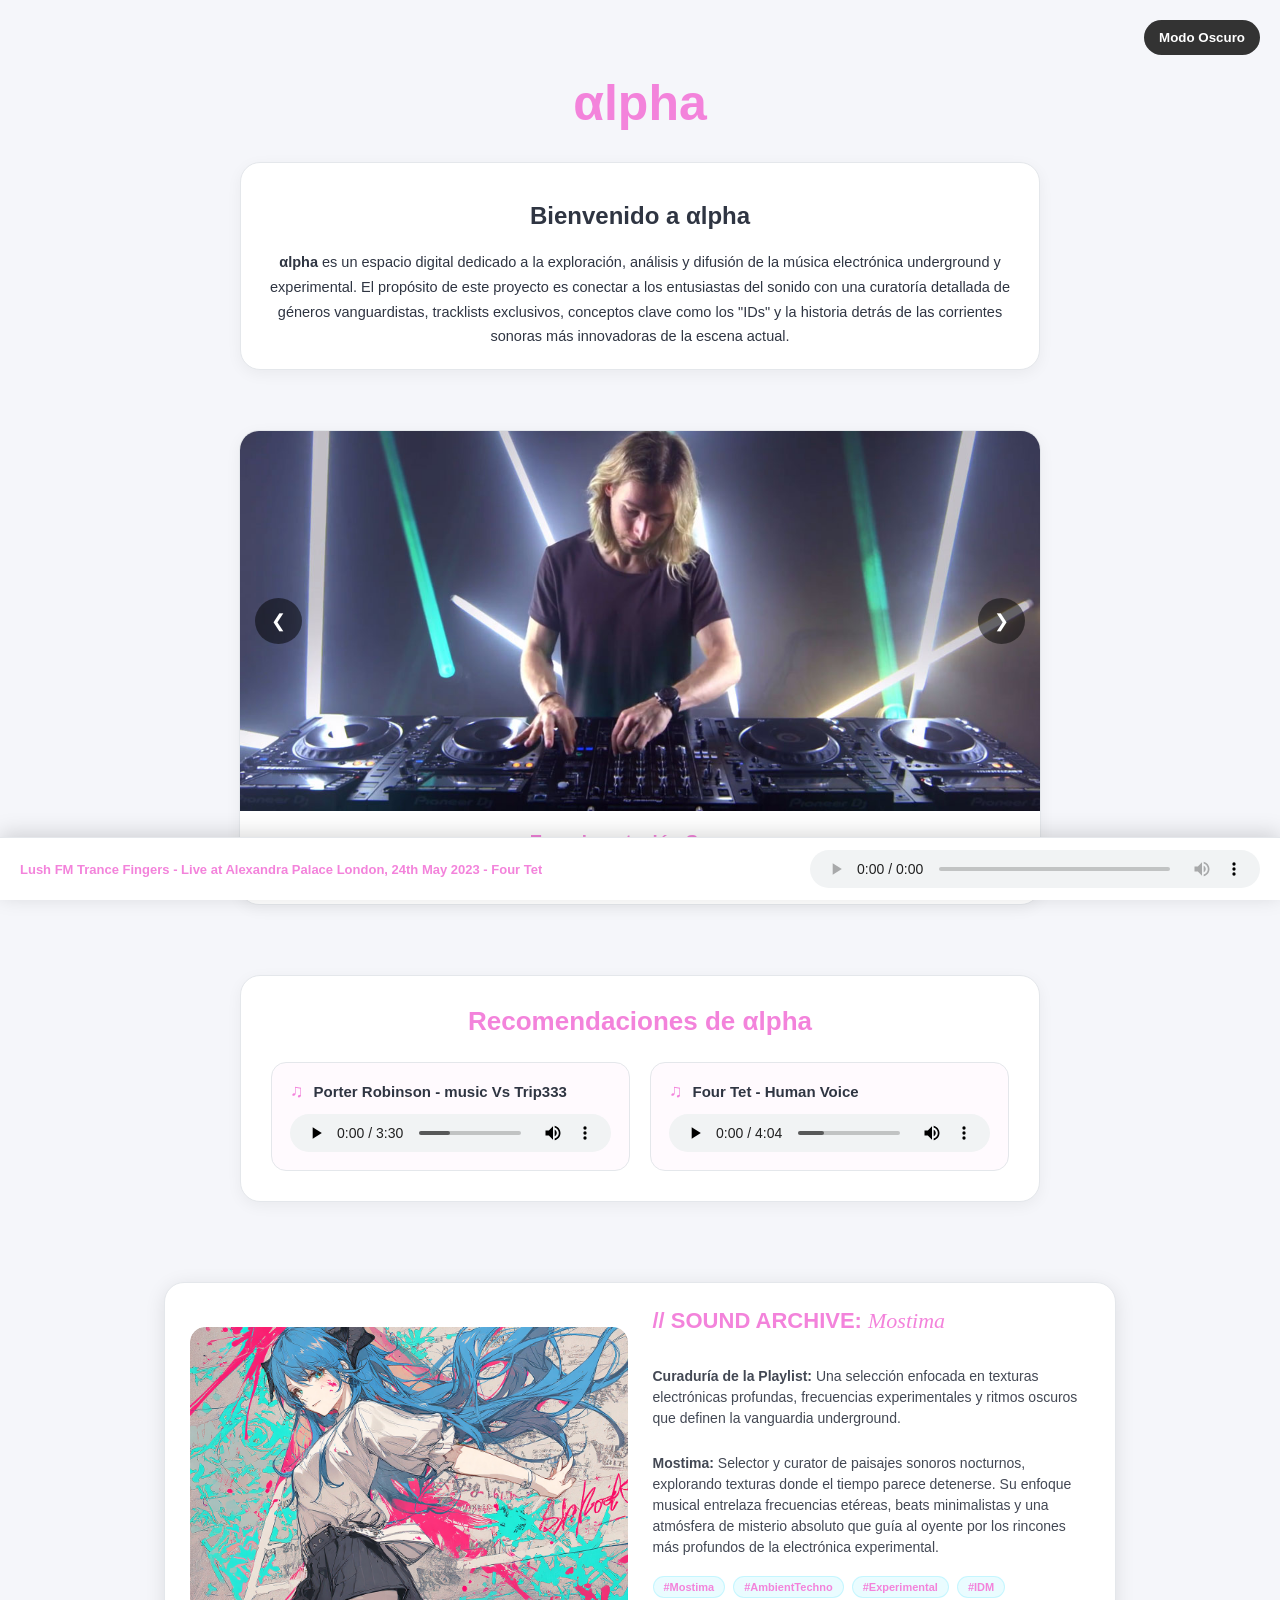
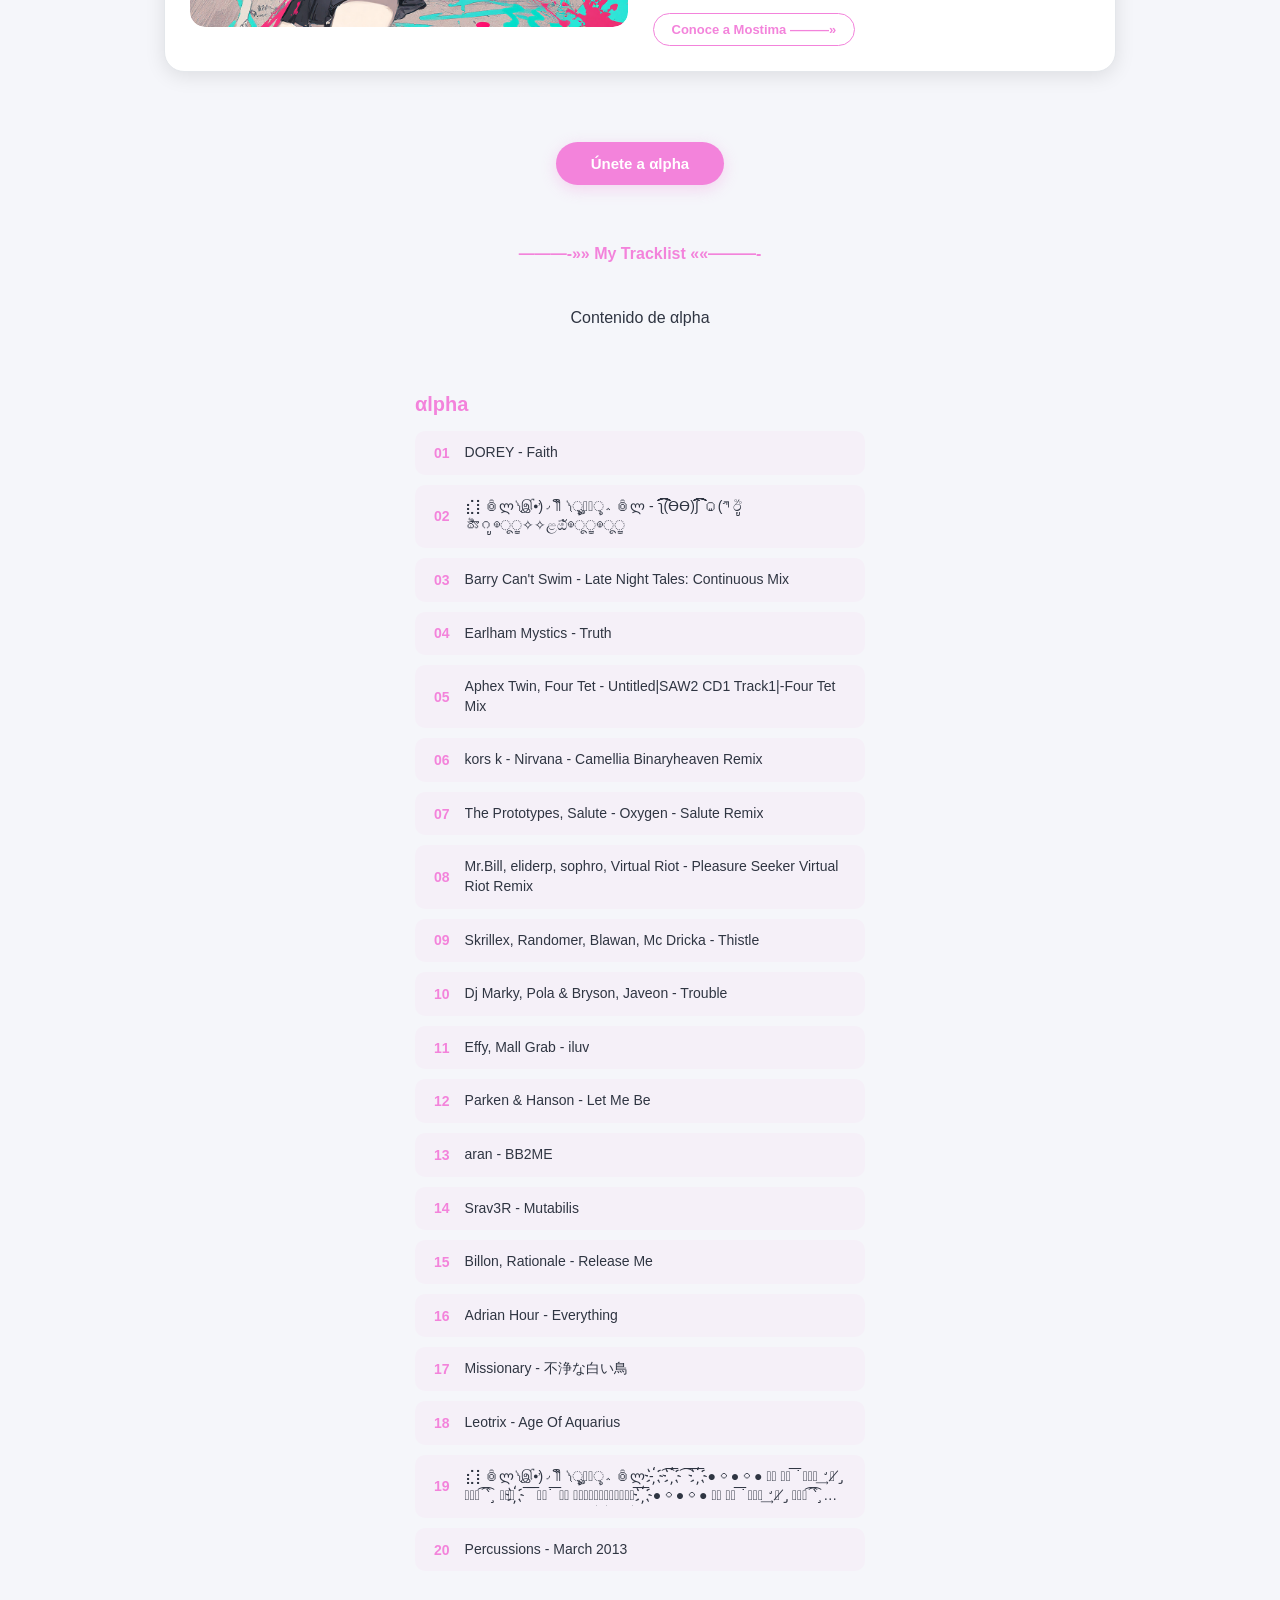
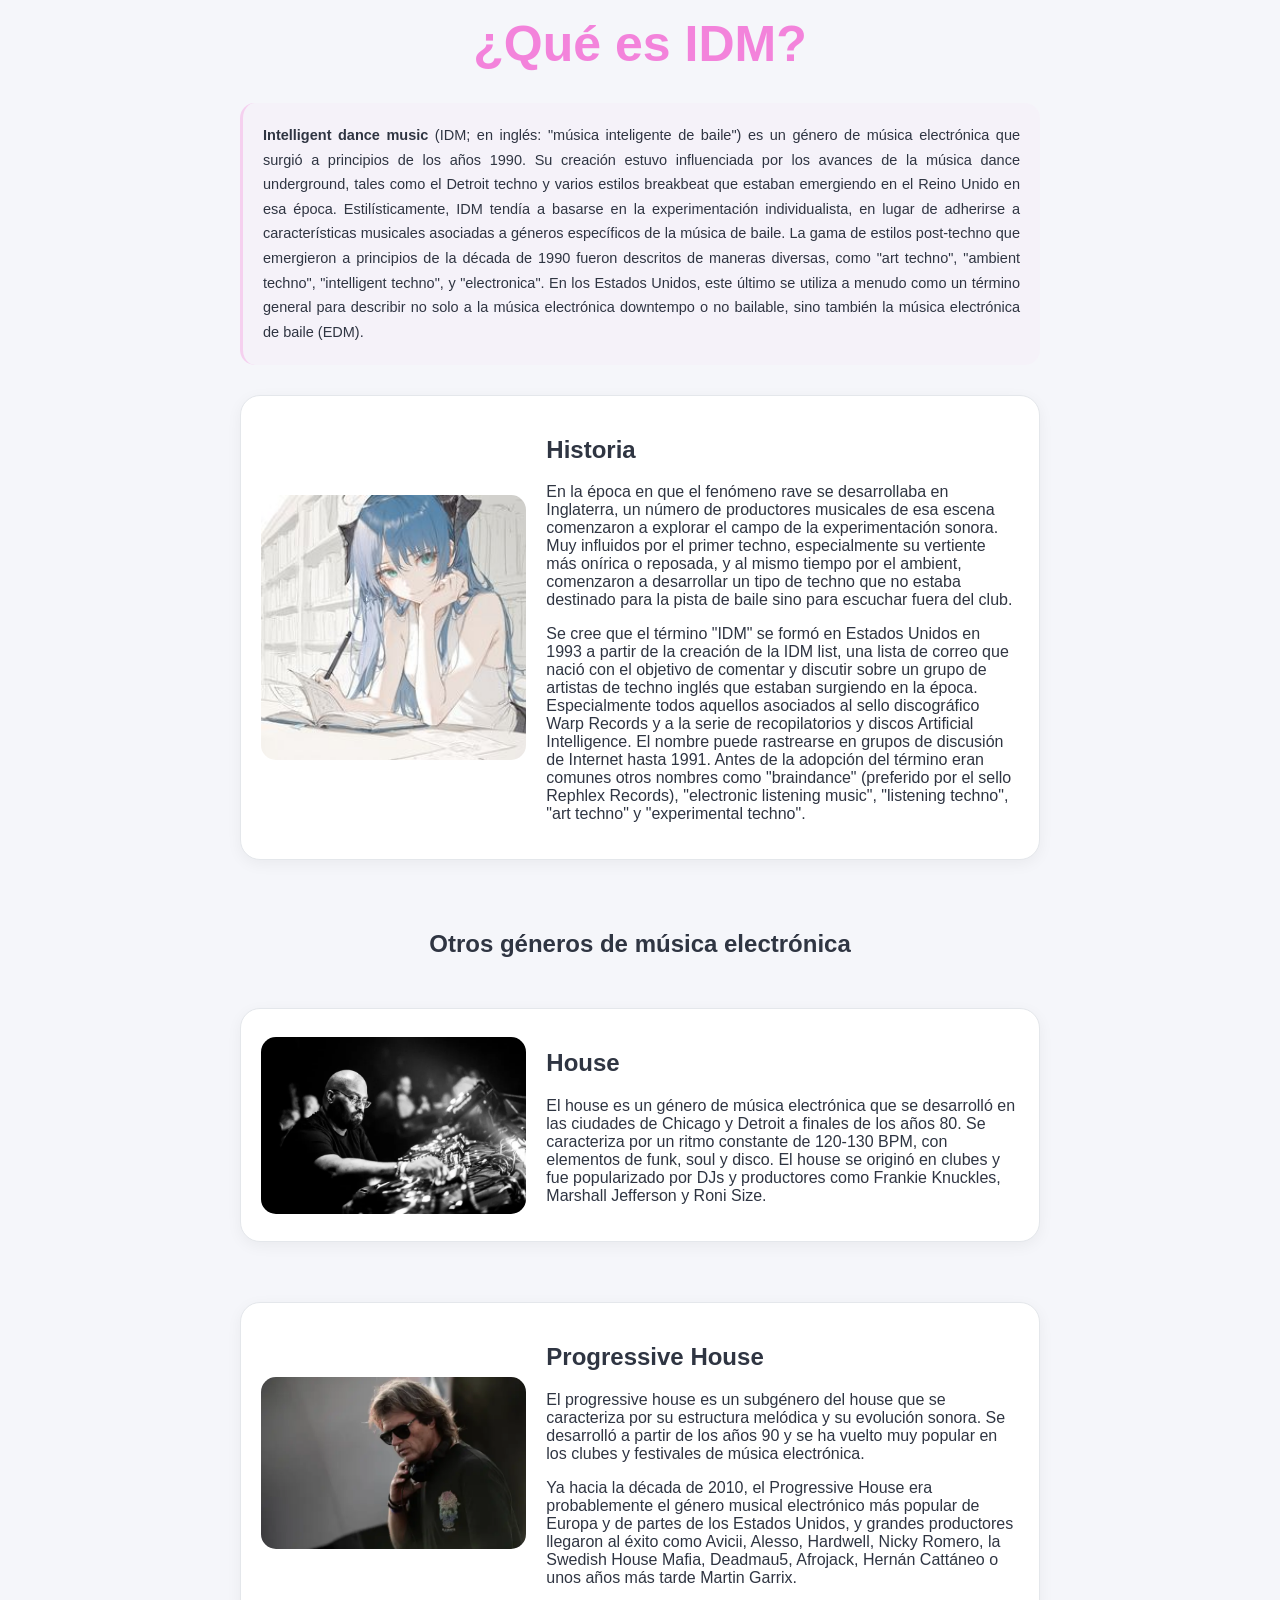
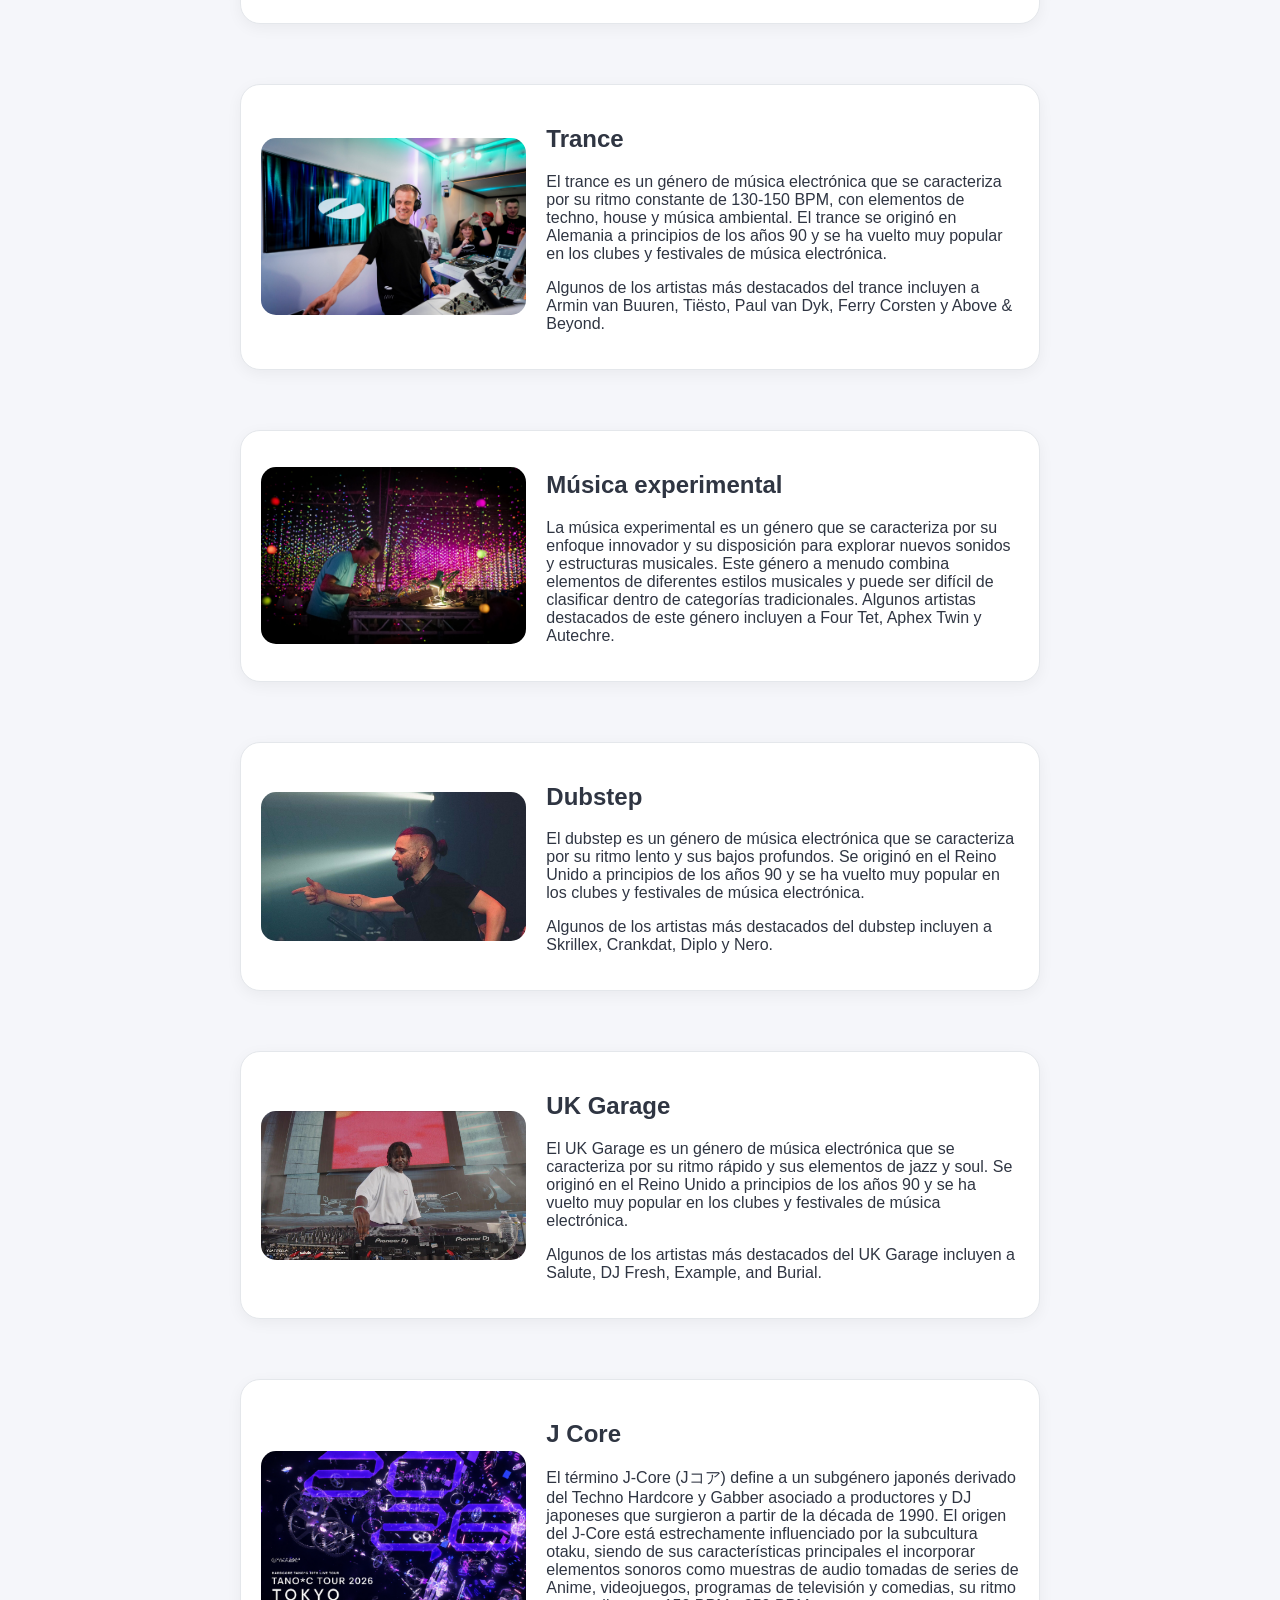
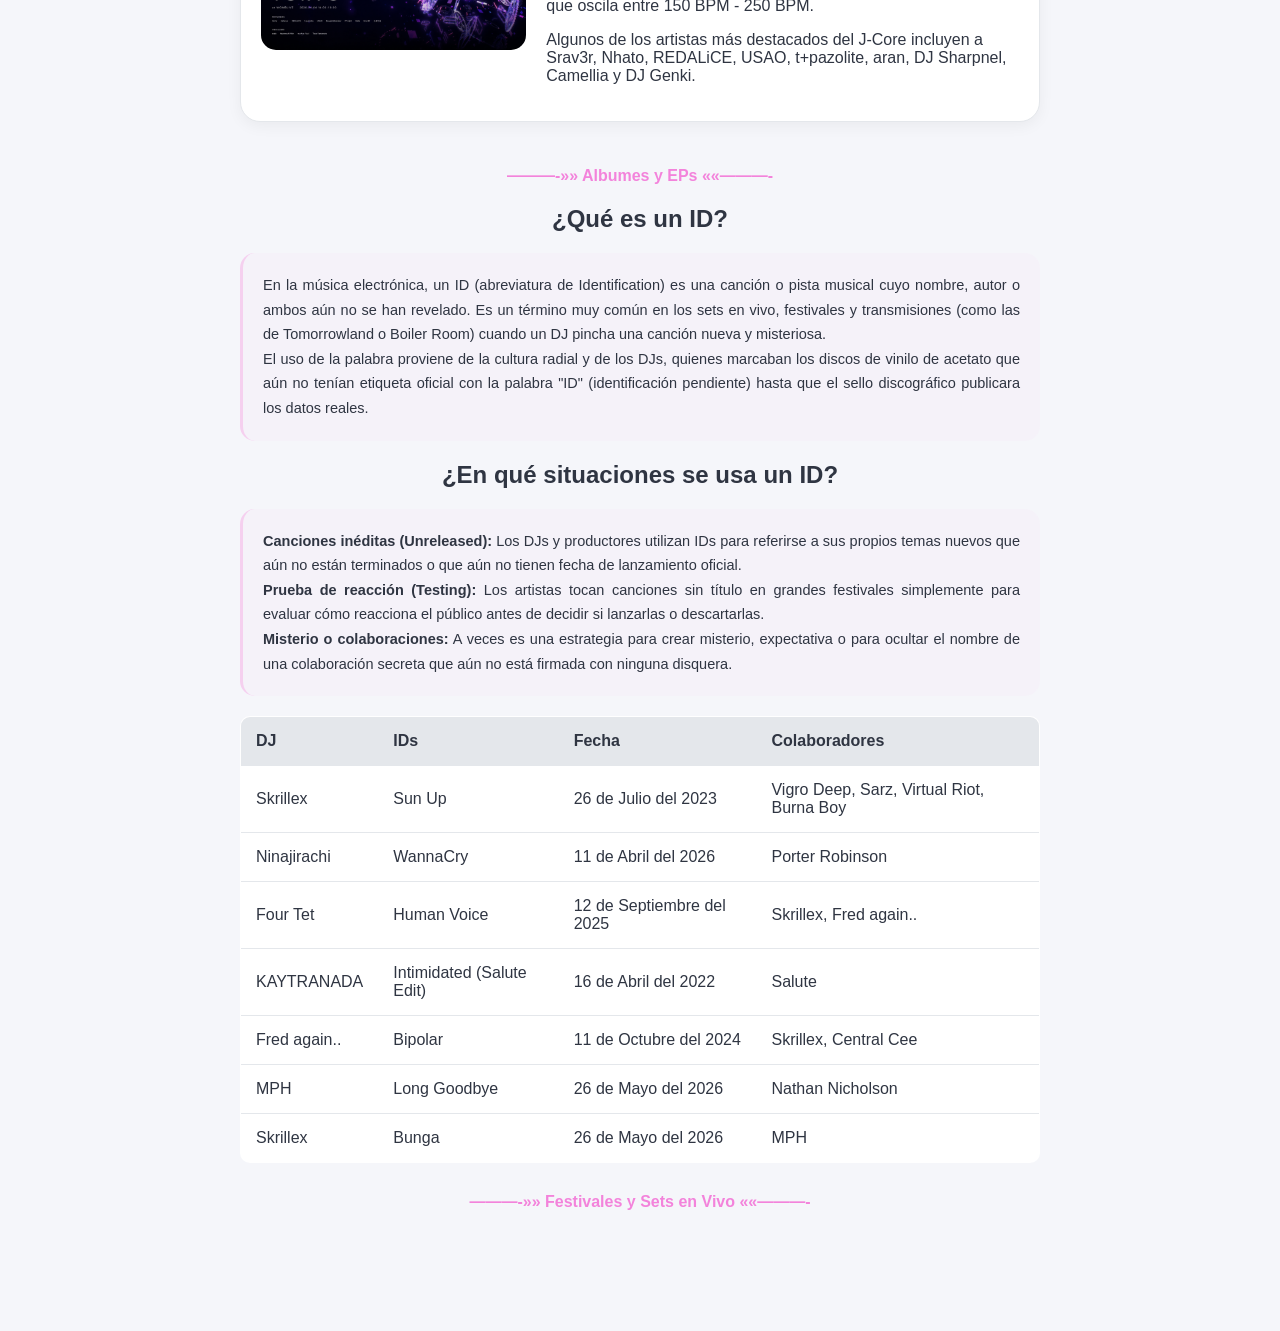
==== index.html @ 14ad4d7e "Update index.html" ====
<!DOCTYPE html>
<html lang="es">
<head>
    <meta charset="UTF-8">
    <meta name="viewport" content="width=device-width, initial-scale=1.0">
    <title>αlpha - Música Electrónica Underground</title>
    <link rel="stylesheet" href="styles.css">
    
    <style type="text/css">
        /* --- Estilos generales de alpha --- */
        .seccion-alpha-moodboard {
            display: flex;
            flex-direction: column;
            gap: 25px;
            margin: 40px auto;
            max-width: 900px;
            background-color: var(--card-bg, #1e1e1e);
            padding: 25px;
            border-radius: 20px;
            border: 1px solid var(--border-color, #333333);
            box-shadow: 0 4px 20px rgba(0,0,0,0.1);
        }

        @media (min-width: 768px) {
            .seccion-alpha-moodboard {
                flex-direction: row;
                align-items: center;
            }
        }

        .alpha-moodboard-banner {
            flex: 1;
            overflow: hidden;
            border-radius: 15px;
        }

        .alpha-moodboard-banner img {
            width: 100%;
            height: auto;
            max-height: 380px;
            object-fit: cover;
            border-radius: 15px;
            transition: transform 0.5s ease, box-shadow 0.5s ease;
            display: block;
        }

        .alpha-moodboard-banner img:hover {
            transform: scale(1.02);
            box-shadow: 0 0 25px rgba(51, 224, 255, 0.3);
        }

        .alpha-manifiesto-card {
            flex: 1;
            display: flex;
            flex-direction: column;
            justify-content: center;
        }

        .alpha-manifiesto-card h2 {
            margin-top: 0;
            font-size: 22px;
            color: var(--accent-color, #33e0ff);
            border-bottom: none;
            padding-bottom: 0;
        }

        /* mostima*/
        .titulo-mostima {
            font-family: 'Times New Roman', Times, serif;
            font-style: italic;
            font-weight: normal;
        }

        .alpha-manifiesto-card p {
            font-size: 14px;
            opacity: 0.9;
            margin-bottom: 10px;
            line-height: 1.5;
        }

        .alpha-manifiesto-tags {
            display: flex;
            gap: 8px;
            margin-top: 8px;
            margin-bottom: 15px;
            flex-wrap: wrap;
        }

        .alpha-manifiesto-tags span {
            font-size: 11px;
            font-weight: bold;
            color: var(--accent-color, #33e0ff);
            background-color: rgba(51, 224, 255, 0.1);
            padding: 4px 10px;
            border-radius: 20px;
            border: 1px solid rgba(51, 224, 255, 0.2);
        }

        .btn-saber-mas {
            display: inline-block;
            align-self: flex-start;
            background-color: transparent;
            color: var(--accent-color, #33e0ff);
            border: 1px solid var(--accent-color, #33e0ff);
            padding: 8px 18px;
            border-radius: 25px;
            font-size: 13px;
            font-weight: bold;
            text-decoration: none;
            transition: all 0.3s ease;
        }

        .btn-saber-mas:hover {
            background-color: var(--accent-color, #33e0ff);
            color: #121212;
            box-shadow: 0 0 15px rgba(51, 224, 255, 0.4);
        }

        
        .seccion-unete {
            text-align: center;
            margin: 30px auto;
            max-width: 900px;
        }

        .btn-unete {
            display: inline-block;
            background-color: var(--accent-color, #f383db);
            color: #ffffff;
            padding: 13px 35px;
            border-radius: 30px;
            font-size: 15px;
            font-weight: bold;
            text-decoration: none;
            box-shadow: 0 4px 15px rgba(243, 131, 219, 0.3);
            transition: all 0.3s ease;
        }

        .btn-unete:hover {
            opacity: 0.9;
            transform: translateY(-2px);
            box-shadow: 0 6px 20px rgba(243, 131, 219, 0.5);
        }
    </style>
</head>
<body>

    <button id="boton-modo" class="btn-modo">Modo Oscuro</button>

    <h1>αlpha</h1>

    <section class="card-container" style="margin-top: 0;">
        <div class="card-text" style="text-align: center;">
            <h2>Bienvenido a αlpha</h2>
            <p class="info-genero" style="border-left: none; background: transparent; padding: 0; text-align: center;">
                <strong>αlpha</strong> es un espacio digital dedicado a la exploración, análisis y difusión de la música electrónica underground y experimental. El propósito de este proyecto es conectar a los entusiastas del sonido con una curatoría detallada de géneros vanguardistas, tracklists exclusivos, conceptos clave como los "IDs" y la historia detrás de las corrientes sonoras más innovadoras de la escena actual.
            </p>
        </div>
    </section>

    <div class="slider-container">
        <div class="slider-track" id="sliderTrack">
            <div class="slider-slide">
                <div class="slider-image-wrapper">
                    <img src="imagenes_proyecto/James_Zabiela.jpg" alt="Slide 1">
                </div>
                <div class="slider-caption">
                    <h3>Experimentación Sonora</h3>
                    <p>Descubre los rincones más profundos de la música electrónica y géneros de vanguardia.</p>
                </div>
            </div>
            <div class="slider-slide">
                <div class="slider-image-wrapper">
                    <img src="imagenes_proyecto/IDM.jpg" alt="Slide 2">
                </div>
                <div class="slider-caption">
                    <h3>Cultura IDM</h3>
                    <p>Un recorrido por los orígenes del Intelligent Dance Music y su evolución global.</p>
                </div>
            </div>
            <div class="slider-slide">
                <div class="slider-image-wrapper">
                    <img src="imagenes_proyecto/futur_Festival.jpg" alt="Slide 3">
                </div>
                <div class="slider-caption">
                    <h3>Festivales y Sets en Vivo</h3>
                    <p>Mantente al día con los tracks inéditos, IDs y las colaboraciones más esperadas de la escena.</p>
                </div>
            </div>
        </div>
        <button class="slider-btn slider-btn-prev" onclick="moveSlide(-1)">&#10094;</button>
        <button class="slider-btn slider-btn-next" onclick="moveSlide(1)">&#10095;</button>
    </div>

    <section class="recommendations-section">
        <h2>Recomendaciones de αlpha</h2>
        <div class="audio-grid">
            <div class="audio-card">
                <div class="audio-card-header">
                    <span class="audio-icon">&#9835;</span>
                    <p>Porter Robinson - music Vs Trip333</p>
                </div>
                <audio controls>
                    <source src="musica/music-trip333.mp3" type="audio/mp3">
                    Your browser does not support the audio element.
                </audio>
            </div>

            <div class="audio-card">
                <div class="audio-card-header">
                    <span class="audio-icon">&#9835;</span>
                    <p>Four Tet - Human Voice</p>
                </div>
                <audio controls>
                    <source src="musica/human-voice.mp3" type="audio/mp3">
                    Your browser does not support the audio element.
                </audio>
            </div>
        </div>
    </section>

    <!-- Mostima -->
    <div class="seccion-alpha-moodboard">
        <div class="alpha-moodboard-banner">
            <a href="https://open.spotify.com/playlist/2MUqraSrM1BAaL6e2HgdDQ?si=UIKpCEn9TQek_80jIk-8TQ" target="_blank">
                <img src="imagenes_proyecto/Pixiv2.jpg" alt="Mostima Sound Archive">
            </a>
        </div>
        
        <div class="alpha-manifiesto-card">
            <h2>// SOUND ARCHIVE: <span class="titulo-mostima">Mostima</span></h2>
            <p><strong>Curaduría de la Playlist:</strong> Una selección enfocada en texturas electrónicas profundas, frecuencias experimentales y ritmos oscuros que definen la vanguardia underground.</p>
            <p><strong>Mostima:</strong> Selector y curator de paisajes sonoros nocturnos, explorando texturas donde el tiempo parece detenerse. Su enfoque musical entrelaza frecuencias etéreas, beats minimalistas y una atmósfera de misterio absoluto que guía al oyente por los rincones más profundos de la electrónica experimental.</p>
            <div class="alpha-manifiesto-tags">
                <span>#Mostima</span>
                <span>#AmbientTechno</span>
                <span>#Experimental</span>
                <span>#IDM</span>
            </div>
            <a href="mostima.html" class="btn-saber-mas">Conoce a Mostima ———»</a>
        </div>
    </div>

    <div class="seccion-unete">
        <a href="registro.html" class="btn-unete">Únete a αlpha</a>
    </div>

    <div style="text-align: center; margin: 30px 0;">
        <a href="Proyecto1.html" class="link-tracklist">———-»» My Tracklist ««———-</a>
    </div>

    <p style="text-align: center;">Contenido de αlpha</p>

    <div class="lista-canciones-box">
        <h3>αlpha</h3>
        <ul class="lista-animada">
            <li><span class="numero">01</span><span class="titulo">DOREY - Faith</span></li>
            <li><span class="numero">02</span><span class="titulo">⣎⡇ꉺლ༽இ•̛)ྀ◞ ༎ຶ ༽ৣৢ؞ৢ؞ؖ ꉺლ - ʅ͡͡͡͡͡͡͡͡͡͡͡(ƟӨ)ʃ͡͡͡͡͡͡͡͡͡͡ ꐑ(ཀ ඊູ ఠీూ೧ູ࿃ूੂ✧✧ළඕั࿃ूੂ࿃ूੂ</span></li>
            <li><span class="numero">03</span><span class="titulo">Barry Can't Swim - Late Night Tales: Continuous Mix</span></li>
            <li><span class="numero">04</span><span class="titulo">Earlham Mystics - Truth</span></li>
            <li><span class="numero">05</span><span class="titulo">Aphex Twin, Four Tet - Untitled|SAW2 CD1 Track1|-Four Tet Mix</span></li>
            <li><span class="numero">06</span><span class="titulo">kors k - Nirvana - Camellia Binaryheaven Remix</span></li>
            <li><span class="numero">07</span><span class="titulo">The Prototypes, Salute - Oxygen - Salute Remix</span></li>
            <li><span class="numero">08</span><span class="titulo">Mr.Bill, eliderp, sophro, Virtual Riot - Pleasure Seeker Virtual Riot Remix</span></li>
            <li><span class="numero">09</span><span class="titulo">Skrillex, Randomer, Blawan, Mc Dricka - Thistle</span></li>
            <li><span class="numero">10</span><span class="titulo">Dj Marky, Pola & Bryson, Javeon - Trouble</span></li>
            <li><span class="numero">11</span><span class="titulo">Effy, Mall Grab - iluv</span></li>
            <li><span class="numero">12</span><span class="titulo">Parken & Hanson - Let Me Be</span></li>
            <li><span class="numero">13</span><span class="titulo">aran - BB2ME</span></li>
            <li><span class="numero">14</span><span class="titulo">Srav3R - Mutabilis</span></li>
            <li><span class="numero">15</span><span class="titulo">Billon, Rationale - Release Me</span></li>
            <li><span class="numero">16</span><span class="titulo">Adrian Hour - Everything</span></li>
            <li><span class="numero">17</span><span class="titulo">Missionary - 不浄な白い鳥</span></li>
            <li><span class="numero">18</span><span class="titulo">Leotrix - Age Of Aquarius</span></li>
            <li><span class="numero">19</span><span class="titulo">⣎⡇ꉺლ༽இ•̛)ྀ◞ ༎ຶ ༽ৣৢ؞ৢ؞ؖ ꉺლ -  ҉      ͡ ͞ ҉    ͡ ͞ ͞ ͞ ҉● ࿀ ●  ࿀  ●   ҉⃝    ⃝͢ ͞   ͘ ͞⃝̕ ͢    ̛ ⃝    ̸ ̡  ͢⃝̧  ͡ ͡  ̀ ̧ ̢⃝͜   ҉   ͞ ͞ ⃝͞   ͘ ͞ ͡⃝  ⃝҉҈҉҈҉҈҉҈҉҈҉   ͞ ͞ ҉● ࿀ ●  ࿀  ●   ҉⃝    ⃝͢ ͞   ͘ ͞⃝̕ ͢    ̛ ⃝    ̸ ̡  ͢⃝̧  ͡ ͡  ̀ ̧ ̢⃝͜   ҉   ͞ ͞ ⃝͞   ͘ ͞ ͡⃝  ⃝҉҈҉҈҉҈҉҈҉҈҉  ͡ ͞ ͞ ͞ ҉ ҉      ͡ ͞ ͞ ͞ ҉● ࿀ ●  ࿀  ●   ҉⃝    ⃝͢ ͞ </span></li>
            <li><span class="numero">20</span><span class="titulo">Percussions - March 2013</span></li>
        </ul>
    </div>

    <div>
        <h1>¿Qué es IDM?</h1>
        <p class="info-genero"><b>Intelligent dance music</b> (IDM; en inglés: "música inteligente de baile") es un género de música electrónica que surgió a principios de los años 1990. Su creación estuvo influenciada por los avances de la música dance underground, tales como el Detroit techno y varios estilos breakbeat que estaban emergiendo en el Reino Unido en esa época. Estilísticamente, IDM tendía a basarse en la experimentación individualista, en lugar de adherirse a características musicales asociadas a géneros específicos de la música de baile. La gama de estilos post-techno que emergieron a principios de la década de 1990 fueron descritos de maneras diversas, como "art techno", "ambient techno", "intelligent techno", y "electronica". En los Estados Unidos, este último se utiliza a menudo como un término general para describir no solo a la música electrónica downtempo o no bailable, sino también la música electrónica de baile (EDM).</p>
    </div>

    <section class="card-container">
        <div class="card-content">
            <img src="imagenes_proyecto/Pixiv3.jpg" alt="Historia" loading="lazy">
            <div class="card-text">
                <h2>Historia</h2>
                <p>En la época en que el fenómeno rave se desarrollaba en Inglaterra, un número de productores musicales de esa escena comenzaron a explorar el campo de la experimentación sonora. Muy influidos por el primer techno, especialmente su vertiente más onírica o reposada, y al mismo tiempo por el ambient, comenzaron a desarrollar un tipo de techno que no estaba destinado para la pista de baile sino para escuchar fuera del club.</p>
                <p>Se cree que el término "IDM" se formó en Estados Unidos en 1993 a partir de la creación de la IDM list, una lista de correo que nació con el objetivo de comentar y discutir sobre un grupo de artistas de techno inglés que estaban surgiendo en la época. Especialmente todos aquellos asociados al sello discográfico Warp Records y a la serie de recopilatorios y discos Artificial Intelligence. El nombre puede rastrearse en grupos de discusión de Internet hasta 1991. Antes de la adopción del término eran comunes otros nombres como "braindance" (preferido por el sello Rephlex Records), "electronic listening music", "listening techno", "art techno" y "experimental techno".</p>
            </div>
        </div>
    </section>

    <h2 style="text-align: center; margin-top: 40px;">Otros géneros de música electrónica</h2>

    <section class="card-container">
        <div class="card-content">
            <img src="imagenes_proyecto/Frankie1.webp" alt="House" loading="lazy">
            <div class="card-text">
                <h2>House</h2>
                <p>El house es un género de música electrónica que se desarrolló en las ciudades de Chicago y Detroit a finales de los años 80. Se caracteriza por un ritmo constante de 120-130 BPM, con elementos de funk, soul y disco. El house se originó en clubes y fue popularizado por DJs y productores como Frankie Knuckles, Marshall Jefferson y Roni Size.</p>
            </div>
        </div>
    </section>

    <section class="card-container">
        <div class="card-content">
            <img src="imagenes_proyecto/Hernan_Cattaneo.webp" alt="Progressive House" loading="lazy">
            <div class="card-text">
                <h2>Progressive House</h2>
                <p>El progressive house es un subgénero del house que se caracteriza por su estructura melódica y su evolución sonora. Se desarrolló a partir de los años 90 y se ha vuelto muy popular en los clubes y festivales de música electrónica.</p>
                <p>Ya hacia la década de 2010, el Progressive House era probablemente el género musical electrónico más popular de Europa y de partes de los Estados Unidos, y grandes productores llegaron al éxito como Avicii, Alesso, Hardwell, Nicky Romero, la Swedish House Mafia, Deadmau5, Afrojack, Hernán Cattáneo o unos años más tarde Martin Garrix.</p>
            </div>
        </div>
    </section>

    <section class="card-container">
        <div class="card-content">
            <img src="imagenes_proyecto/ASOT.jpg" alt="Trance" loading="lazy">
            <div class="card-text">
                <h2>Trance</h2>
                <p>El trance es un género de música electrónica que se caracteriza por su ritmo constante de 130-150 BPM, con elementos de techno, house y música ambiental. El trance se originó en Alemania a principios de los años 90 y se ha vuelto muy popular en los clubes y festivales de música electrónica.</p>
                <p>Algunos de los artistas más destacados del trance incluyen a Armin van Buuren, Tiësto, Paul van Dyk, Ferry Corsten y Above & Beyond.</p>
            </div>
        </div>
    </section>

    <section class="card-container">
        <div class="card-content">
            <img src="imagenes_proyecto/Four_Tet.webp" alt="Música experimental" loading="lazy">
            <div class="card-text">
                <h2>Música experimental</h2>
                <p>La música experimental es un género que se caracteriza por su enfoque innovador y su disposición para explorar nuevos sonidos y estructuras musicales. Este género a menudo combina elementos de diferentes estilos musicales y puede ser difícil de clasificar dentro de categorías tradicionales. Algunos artistas destacados de este género incluyen a Four Tet, Aphex Twin y Autechre.</p>
            </div>
        </div>
    </section>

    <section class="card-container">
        <div class="card-content">
            <img src="imagenes_proyecto/Skrillex2.jpg" alt="Dubstep" loading="lazy">
            <div class="card-text">
                <h2>Dubstep</h2>
                <p>El dubstep es un género de música electrónica que se caracteriza por su ritmo lento y sus bajos profundos. Se originó en el Reino Unido a principios de los años 90 y se ha vuelto muy popular en los clubes y festivales de música electrónica.</p>
                <p>Algunos de los artistas más destacados del dubstep incluyen a Skrillex, Crankdat, Diplo y Nero.</p>
            </div>
        </div>
    </section>

    <section class="card-container">
        <div class="card-content">
            <img src="imagenes_proyecto/Salute.jpg" alt="UK Garage" loading="lazy">
            <div class="card-text">
                <h2>UK Garage</h2>
                <p>El UK Garage es un género de música electrónica que se caracteriza por su ritmo rápido y sus elementos de jazz y soul. Se originó en el Reino Unido a principios de los años 90 y se ha vuelto muy popular en los clubes y festivales de música electrónica.</p>
                <p>Algunos de los artistas más destacados del UK Garage incluyen a Salute, DJ Fresh, Example, and Burial.</p>
            </div>
        </div>
    </section>

    <section class="card-container">
        <div class="card-content">
            <img src="imagenes_proyecto/TANO_C.png" alt="J Core" loading="lazy">
            <div class="card-text">
                <h2>J Core</h2>
                <p>El término J-Core (Jコア) define a un subgénero japonés derivado del Techno Hardcore y Gabber asociado a productores y DJ japoneses que surgieron a partir de la década de 1990. El origen del J-Core está estrechamente influenciado por la subcultura otaku, siendo de sus características principales el incorporar elementos sonoros como muestras de audio tomadas de series de Anime, videojuegos, programas de televisión y comedias, su ritmo que oscila entre 150 BPM - 250 BPM.</p>
                <p>Algunos de los artistas más destacados del J-Core incluyen a Srav3r, Nhato, REDALiCE, USAO, t+pazolite, aran, DJ Sharpnel, Camellia y DJ Genki.</p>
            </div>
        </div>
    </section>

    <a href="albumes.html" class="link-tracklist">———-»» Albumes y EPs ««———-</a>

    <h2>¿Qué es un ID?</h2>
    <p class="info-genero">En la música electrónica, un ID (abreviatura de Identification) es una canción o pista musical cuyo nombre, autor o ambos aún no se han revelado. Es un término muy común en los sets en vivo, festivales y transmisiones (como las de Tomorrowland o Boiler Room) cuando un DJ pincha una canción nueva y misteriosa.<br>El uso de la palabra proviene de la cultura radial y de los DJs, quienes marcaban los discos de vinilo de acetato que aún no tenían etiqueta oficial con la palabra "ID" (identificación pendiente) hasta que el sello discográfico publicara los datos reales.</p>

    <h2>¿En qué situaciones se usa un ID?</h2>
    <p class="info-genero">
        <strong>Canciones inéditas (Unreleased):</strong> Los DJs y productores utilizan IDs para referirse a sus propios temas nuevos que aún no están terminados o que aún no tienen fecha de lanzamiento oficial.<br>
        <strong>Prueba de reacción (Testing):</strong> Los artistas tocan canciones sin título en grandes festivales simplemente para evaluar cómo reacciona el público antes de decidir si lanzarlas o descartarlas.<br>
        <strong>Misterio o colaboraciones:</strong> A veces es una estrategia para crear misterio, expectativa o para ocultar el nombre de una colaboración secreta que aún no está firmada con ninguna disquera.
    </p>

    <table class="tabla-eventos">
        <thead>
            <tr>
                <th>DJ</th>
                <th>IDs</th>
                <th>Fecha</th>
                <th>Colaboradores</th>
            </tr>
        </thead>
        <tbody>
            <tr>
                <td>Skrillex</td>
                <td>Sun Up</td>
                <td>26 de Julio del 2023</td>
                <td>Vigro Deep, Sarz, Virtual Riot, Burna Boy</td>
            </tr>
            <tr>
                <td>Ninajirachi</td>
                <td>WannaCry</td>
                <td>11 de Abril del 2026</td>
                <td>Porter Robinson</td>
            </tr>
            <tr>
                <td>Four Tet</td>
                <td>Human Voice</td>
                <td>12 de Septiembre del 2025</td>
                <td>Skrillex, Fred again..</td>
            </tr>
            <tr>
                <td>KAYTRANADA</td>
                <td>Intimidated (Salute Edit)</td>
                <td>16 de Abril del 2022</td>
                <td>Salute</td>
            </tr>
            <tr>
                <td>Fred again..</td>
                <td>Bipolar</td>
                <td>11 de Octubre del 2024</td>
                <td>Skrillex, Central Cee</td>
            </tr>
            <tr>
                <td>MPH</td>
                <td>Long Goodbye</td>
                <td>26 de Mayo del 2026</td>
                <td>Nathan Nicholson</td>
            </tr>
            <tr>
                <td>Skrillex</td>
                <td>Bunga</td>
                <td>26 de Mayo del 2026</td>
                <td>MPH</td>
            </tr>
        </tbody>
    </table>

     <div style="text-align: center; margin: 30px 0;">
        <a href="festivales.html" class="link-tracklist">———-»» Festivales y Sets en Vivo ««———-</a>
    </div>


    <div class="floating-player">
        <div class="player-info">
            <span id="player-title">Lush FM Trance Fingers - Live at Alexandra Palace London, 24th May 2023 - Four Tet</span>
        </div>
        <audio id="audio-player" controls>
            <source id="audio-source" src="musica/lush-fm.mp3" type="audio/mp3">
            Your browser does not support the audio element.
        </audio>
    </div>

    <script src="script2.js"></script>
</body>
</html>
---- styles.css ----
/* ================================================= */
/* VARIABLES DEL MODO OSCURO                         */
/* ================================================= */
:root {
    --bg-color: #f5f6fa;
    --text-color: #2f3542;
    --card-bg: #ffffff;
    --border-color: #e4e7eb;
    --accent-color: #f383db;
    --shadow: 0 4px 15px rgba(0,0,0,0.05);
}

body.dark-mode {
    --bg-color: #121212;
    --text-color: #ffffff;
    --card-bg: #1e1e1e;
    --border-color: #333333;
    --shadow: 0 4px 15px rgba(0,0,0,0.3);
}

/* ================================================= */
/* ESTILOS GENERALES DE LA PÁGINA                     */
/* ================================================= */
body {
    background-color: var(--bg-color);
    color: var(--text-color);
    font-family: sans-serif;
    transition: background-color 0.3s, color 0.3s;
    margin: 0;
    padding: 40px 20px;
    display: flex;
    flex-direction: column;
    align-items: center;
    min-height: 100vh;
    box-sizing: border-box;
    padding-bottom: 90px; /* Espacio para que el reproductor flotante no tape contenido */
}

h1 {
    text-align: center;
    color: var(--accent-color);
    font-size: 50px;
    margin-bottom: 30px;
}

h2 {
    color: var(--text-color);
}

/* ================================================= */
/* CONTENEDOR MULTIMEDIA PRINCIPAL                   */
/* ================================================= */
.contenido-container {
    display: flex;
    flex-direction: column;
    align-items: center;
    gap: 30px;
    max-width: 520px;
    width: 100%;
}

.track {
    text-align: center;
    width: 100%;
}

.track p {
    margin-bottom: 8px;
    font-weight: 500;
}

audio {
    width: 100%;
    max-width: 400px;
}

/* ================================================= */
/* IMÁGENES Y EFECTOS HOVER                          */
/* ================================================= */
.contenedor-imagen {
    display: flex;
    justify-content: center;
    width: 100%;
    margin-top: 20px;
}

img {
    max-width: 500px;
    width: 100%;
    height: auto;
    border-radius: 20px;
    transition: 0.5s;
}

img:hover {
    transform: scale(1.03);
    box-shadow: 0px 0px 20px rgba(226, 37, 147, 0.5);
}

/* ================================================= */
/* ENLACES Y BOTÓN MODO OSCURO                       */
/* ================================================= */
.link-tracklist {
    margin-top: 15px;
    text-decoration: none;
    color: var(--accent-color);
    font-weight: bold;
}

.btn-modo {
    position: fixed;
    top: 20px;
    right: 20px;
    padding: 10px 15px;
    background-color: #333;
    color: #fff;
    border: none;
    border-radius: 20px;
    cursor: pointer;
    font-weight: bold;
    transition: 0.3s;
    z-index: 1000;
}

body.dark-mode .btn-modo {
    background-color: #ffffff;
    color: #121212;
}

/* ================================================= */
/* TARJETAS                                          */
/* ================================================= */
.card-container {
    background-color: var(--card-bg);
    border: 1px solid var(--border-color);
    border-radius: 20px;
    padding: 20px;
    margin: 30px auto;
    max-width: 800px;
    width: 100%;
    box-shadow: var(--shadow);
    box-sizing: border-box;
}

.card-content {
    display: flex;
    flex-direction: row;
    gap: 20px;
    align-items: center;
}

.card-content img {
    width: 35%;
    border-radius: 15px;
    object-fit: cover;
}

.card-text {
    flex: 1;
}

/* Responsive móviles para tarjetas */
@media (max-width: 768px) {
    .card-content {
        flex-direction: column;
    }
    .card-content img {
        width: 100%;
    }
}

/* ================================================= */
/* LISTA ANIMADA DE CANCIONES                        */
/* ================================================= */
.lista-canciones-box {
    width: 100%;
    max-width: 450px;
    margin-top: 30px;
    text-align: left;
}

.lista-canciones-box h3 {
    color: var(--accent-color);
    margin-bottom: 15px;
    font-size: 20px;
}

.lista-animada {
    list-style: none;
    padding: 0;
    margin: 0;
}

.lista-animada li {
    display: flex;
    align-items: center;
    padding: 12px 15px;
    margin-bottom: 10px;
    background-color: rgba(243, 131, 219, 0.05);
    border-radius: 10px;
    border-left: 4px solid transparent;
    cursor: pointer;
    transition: all 0.3s ease;
    animation: aparecerLista 0.6s ease forwards;
    opacity: 0;
}

body.dark-mode .lista-animada li {
    background-color: rgba(255, 255, 255, 0.05);
}

.lista-animada li:hover {
    background-color: rgba(243, 131, 219, 0.15);
    border-left-color: var(--accent-color);
    transform: translateX(8px);
}

body.dark-mode .lista-animada li:hover {
    background-color: rgba(255, 255, 255, 0.1);
}

.lista-animada .numero {
    font-weight: bold;
    color: var(--accent-color);
    margin-right: 15px;
    font-size: 14px;
}

.lista-animada .titulo {
    font-size: 14px;
    color: var(--text-color);
    line-height: 1.4;
    word-break: break-word;
    display: -webkit-box;
    -webkit-line-clamp: 2;
    line-clamp: 2;
    -webkit-box-orient: vertical;
    overflow: hidden;
}

/* ================================================= */
/* CAJAS DE INFORMACIÓN                              */
/* ================================================= */
.info-genero {
    width: 100%;
    max-width: 800px;
    text-align: justify;
    line-height: 1.7;
    font-size: 14.5px;
    background-color: rgba(243, 131, 219, 0.03);
    padding: 20px;
    border-radius: 15px;
    border-left: 3px solid rgba(243, 131, 219, 0.3);
    box-sizing: border-box;
    margin: 0 auto;
}

body.dark-mode .info-genero {
    background-color: rgba(255, 255, 255, 0.03);
    border-left-color: rgba(255, 255, 255, 0.2);
}

/* ================================================= */
/* TABLA DE EVENTOS                                  */
/* ================================================= */
.tabla-eventos {
    width: 100%;
    max-width: 800px;
    border-collapse: collapse;
    margin-top: 20px;
    background-color: var(--card-bg);
    border: 1px solid var(--border-color);
    border-radius: 10px;
    overflow: hidden;
}

.tabla-eventos th, .tabla-eventos td {
    padding: 15px;
    text-align: left;
    border-bottom: 1px solid var(--border-color);
}

.tabla-eventos th {
    background-color: var(--border-color);
    color: var(--text-color);
    font-weight: bold;
}

.tabla-eventos tr:hover {
    background-color: rgba(255, 51, 245, 0.178);
}

/* ================================================= */
/* SLIDER / CARRUSEL                                 */
/* ================================================= */
.slider-container {
    width: 100%;
    max-width: 800px;
    margin: 30px auto;
    position: relative;
    overflow: hidden;
    border-radius: 20px;
    box-shadow: var(--shadow);
    background-color: var(--card-bg);
    border: 1px solid var(--border-color);
}

.slider-track {
    display: flex;
    transition: transform 0.5s ease-in-out;
}

.slider-slide {
    min-width: 100%;
    box-sizing: border-box;
    display: flex;
    flex-direction: column;
    align-items: center;
}

.slider-image-wrapper {
    width: 100%;
    height: 380px;
    display: flex;
    justify-content: center;
    align-items: center;
    overflow: hidden;
    background-color: #000; 
}

.slider-slide img {
    width: 100%;
    height: 100%;
    object-fit: cover; 
    object-position: center; 
    border-radius: 0;
    max-width: none;
}

.slider-caption {
    padding: 20px;
    text-align: center;
    color: var(--text-color);
    width: 100%;
    box-sizing: border-box;
}

.slider-caption h3 {
    color: var(--accent-color);
    margin-top: 0;
    margin-bottom: 10px;
}

.slider-caption p {
    margin: 0;
    font-size: 14px;
    line-height: 1.5;
}

.slider-btn {
    position: absolute;
    top: calc(380px / 2); 
    transform: translateY(-50%);
    background-color: rgba(0, 0, 0, 0.5);
    color: white;
    border: none;
    padding: 12px 16px;
    cursor: pointer;
    border-radius: 50%;
    font-size: 18px;
    transition: 0.3s;
    z-index: 10;
}

.slider-btn:hover {
    background-color: var(--accent-color);
}

.slider-btn-prev {
    left: 15px;
}

.slider-btn-next {
    right: 15px;
}

/* ================================================= */
/* ANIMACIONES PARA LA LISTA DE CANCIONES            */
/* ================================================= */
@keyframes aparecerLista {
    from {
        opacity: 0;
        transform: translateY(20px);
    }
    to {
        opacity: 1;
        transform: translateY(0);
    }
}

.lista-animada li:nth-child(1) { animation-delay: 0.1s; }
.lista-animada li:nth-child(2) { animation-delay: 0.2s; }
.lista-animada li:nth-child(3) { animation-delay: 0.3s; }
.lista-animada li:nth-child(4) { animation-delay: 0.4s; }
.lista-animada li:nth-child(5) { animation-delay: 0.5s; }
.lista-animada li:nth-child(6) { animation-delay: 0.6s; }
.lista-animada li:nth-child(7) { animation-delay: 0.7s; }
.lista-animada li:nth-child(8) { animation-delay: 0.8s; }
.lista-animada li:nth-child(9) { animation-delay: 0.9s; }
.lista-animada li:nth-child(10) { animation-delay: 1.0s; }
.lista-animada li:nth-child(11) { animation-delay: 1.1s; }
.lista-animada li:nth-child(12) { animation-delay: 1.2s; }
.lista-animada li:nth-child(13) { animation-delay: 1.3s; }
.lista-animada li:nth-child(14) { animation-delay: 1.4s; }
.lista-animada li:nth-child(15) { animation-delay: 1.5s; }
.lista-animada li:nth-child(16) { animation-delay: 1.6s; }
.lista-animada li:nth-child(17) { animation-delay: 1.7s; }
.lista-animada li:nth-child(18) { animation-delay: 1.8s; }
.lista-animada li:nth-child(19) { animation-delay: 1.9s; }
.lista-animada li:nth-child(20) { animation-delay: 2.0s; }

/* ================================================= */
/* APARTADO: RECOMENDACIONES (AUDIOS)                */
/* ================================================= */
.recommendations-section {
    width: 100%;
    max-width: 800px;
    margin: 40px auto;
    background-color: var(--card-bg);
    border: 1px solid var(--border-color);
    border-radius: 20px;
    padding: 30px;
    box-shadow: var(--shadow);
    box-sizing: border-box;
}

.recommendations-section h2 {
    text-align: center;
    color: var(--accent-color);
    margin-top: 0;
    margin-bottom: 25px;
    font-size: 26px;
}

.audio-grid {
    display: grid;
    grid-template-columns: repeat(auto-fit, minmax(320px, 1fr));
    gap: 20px;
}

.audio-card {
    background-color: rgba(243, 131, 219, 0.04);
    border: 1px solid var(--border-color);
    border-radius: 15px;
    padding: 18px;
    display: flex;
    flex-direction: column;
    gap: 12px;
    transition: transform 0.3s ease, box-shadow 0.3s ease;
}

body.dark-mode .audio-card {
    background-color: rgba(255, 255, 255, 0.03);
}

.audio-card:hover {
    transform: translateY(-4px);
    box-shadow: 0 6px 20px rgba(243, 131, 219, 0.15);
    border-color: var(--accent-color);
}

.audio-card-header {
    display: flex;
    align-items: center;
    gap: 10px;
}

.audio-icon {
    color: var(--accent-color);
    font-size: 18px;
}

.audio-card-header p {
    margin: 0;
    font-weight: 600;
    font-size: 15px;
    color: var(--text-color);
}

.audio-card audio {
    width: 100%;
    max-width: none;
    height: 38px;
}

/* ================================================= */
/* REPRODUCTOR DE MÚSICA FLOTANTE                    */
/* ================================================= */
.floating-player {
    position: fixed;
    bottom: 0;
    left: 0;
    width: 100%;
    background-color: var(--card-bg);
    border-top: 1px solid var(--border-color);
    padding: 12px 20px;
    display: flex;
    justify-content: space-between;
    align-items: center;
    box-shadow: 0 -4px 20px rgba(0,0,0,0.15);
    z-index: 1000;
    box-sizing: border-box;
    gap: 15px;
}

.player-info {
    font-size: 13px;
    font-weight: bold;
    color: var(--accent-color);
    white-space: nowrap;
    overflow: hidden;
    text-overflow: ellipsis;
}

.floating-player audio {
    max-width: 450px;
    height: 38px;
}

@media (max-width: 600px) {
    .floating-player {
        flex-direction: column;
        gap: 8px;
        padding: 10px;
    }
    .floating-player audio {
        width: 100%;
        max-width: none;
    }
}

/* --- ESTILOS PARA LA NUEVA SECCIÓN COMBINADA --- */
        .seccion-moodboard-manifiesto {
            display: flex;
            flex-direction: column;
            gap: 25px;
            margin: 50px 0;
            background-color: var(--card-bg);
            padding: 25px;
            border-radius: 20px;
            border: 1px solid var(--border-color);
            box-shadow: 0 4px 20px rgba(0,0,0,0.05);
        }

        @media (min-width: 768px) {
            .seccion-moodboard-manifiesto {
                flex-direction: row;
                align-items: center;
            }
        }

        .moodboard-banner {
            flex: 1;
            overflow: hidden;
            border-radius: 15px;
        }

        .moodboard-banner img {
            width: 100%;
            height: auto;
            max-height: 350px;
            object-fit: cover;
            border-radius: 15px;
            transition: transform 0.5s ease, box-shadow 0.5s ease;
            display: block;
        }

        .moodboard-banner img:hover {
            transform: scale(1.02);
            box-shadow: 0 0 25px rgba(51, 224, 255, 0.3);
        }

        .manifiesto-card {
            flex: 1;
            display: flex;
            flex-direction: column;
            justify-content: center;
        }

        .manifiesto-card h2 {
            margin-top: 0;
            font-size: 22px;
            color: var(--accent-color);
            border-bottom: none; /* Quitamos la línea para que luzca más limpio */
            padding-bottom: 0;
        }

        .manifiesto-card p {
            font-size: 15px;
            color: var(--text-color);
            opacity: 0.9;
            margin-bottom: 12px;
        }

        .manifiesto-tags {
            display: flex;
            gap: 10px;
            margin-top: 10px;
        }

        .manifiesto-tags span {
            font-size: 12px;
            font-weight: bold;
            color: var(--accent-color);
            background-color: rgba(51, 224, 255, 0.1);
            padding: 5px 10px;
            border-radius: 20px;
            border: 1px solid rgba(51, 224, 255, 0.2);
        }
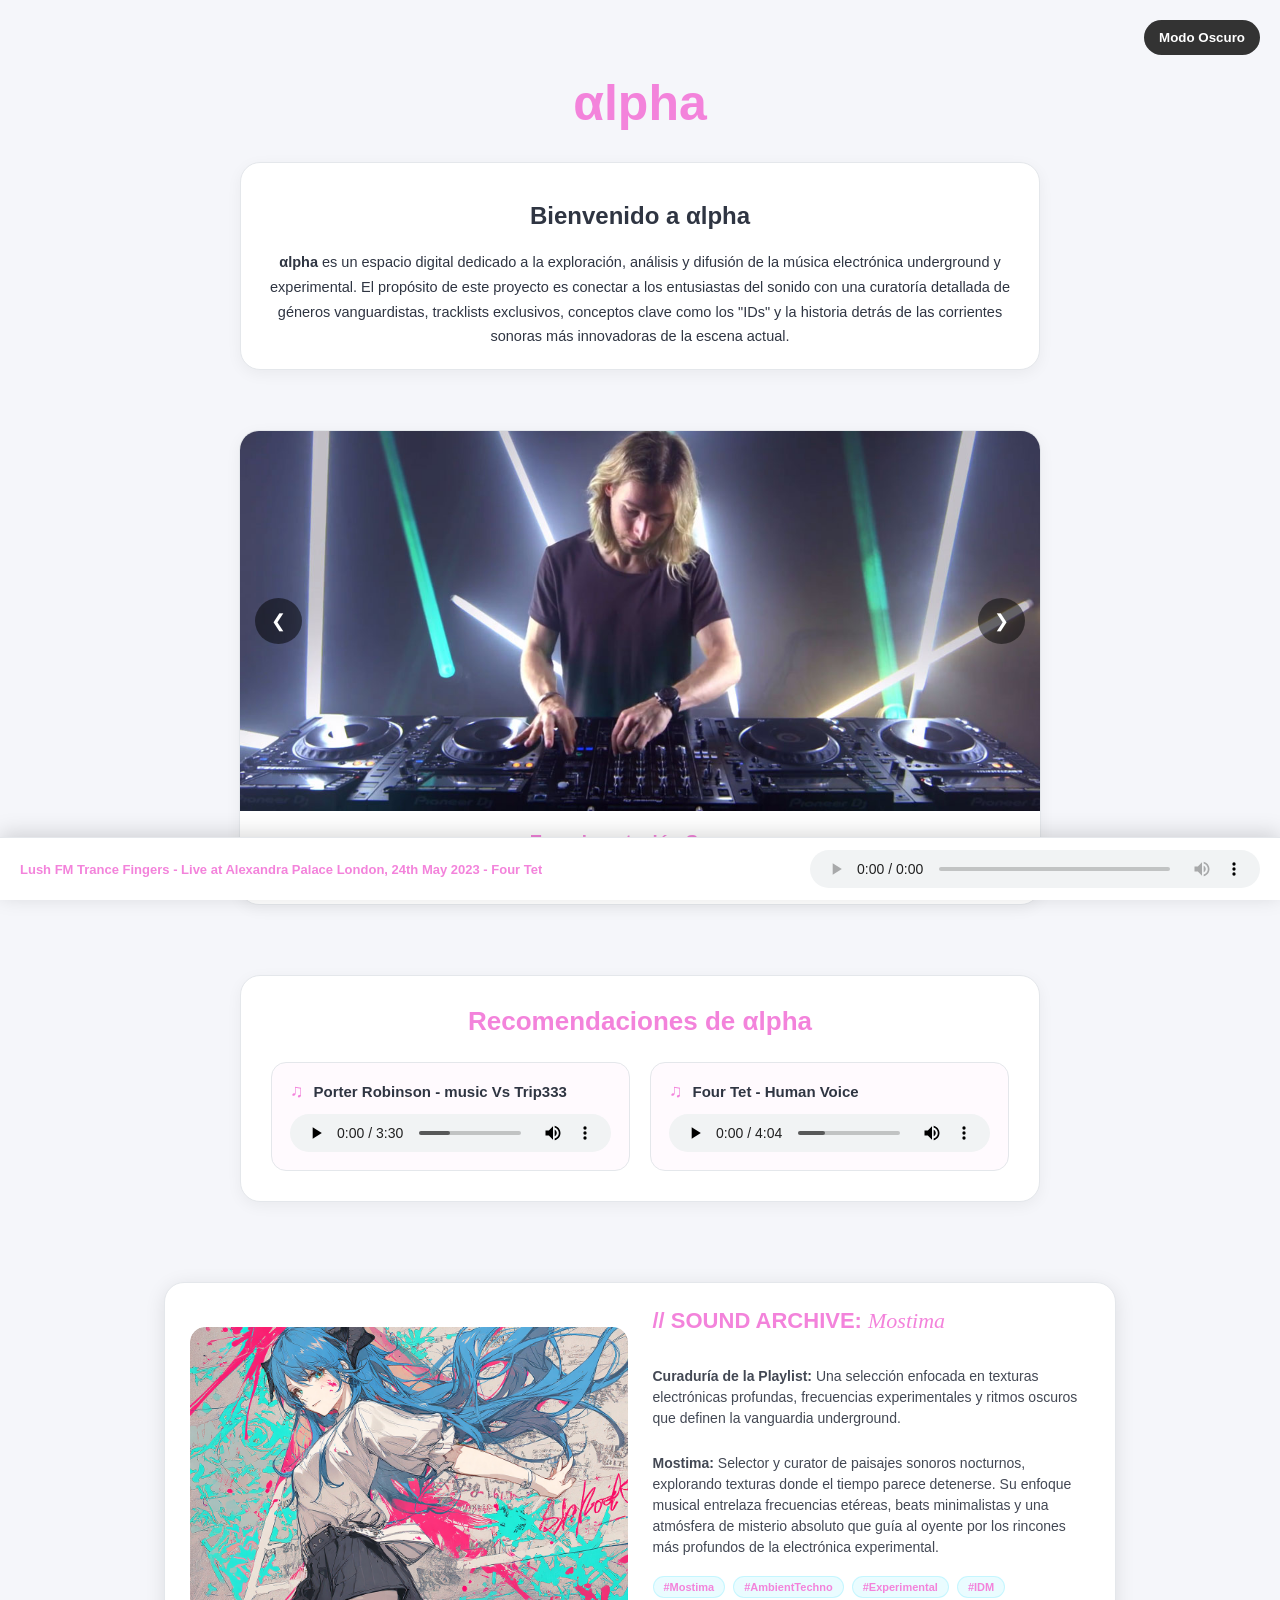
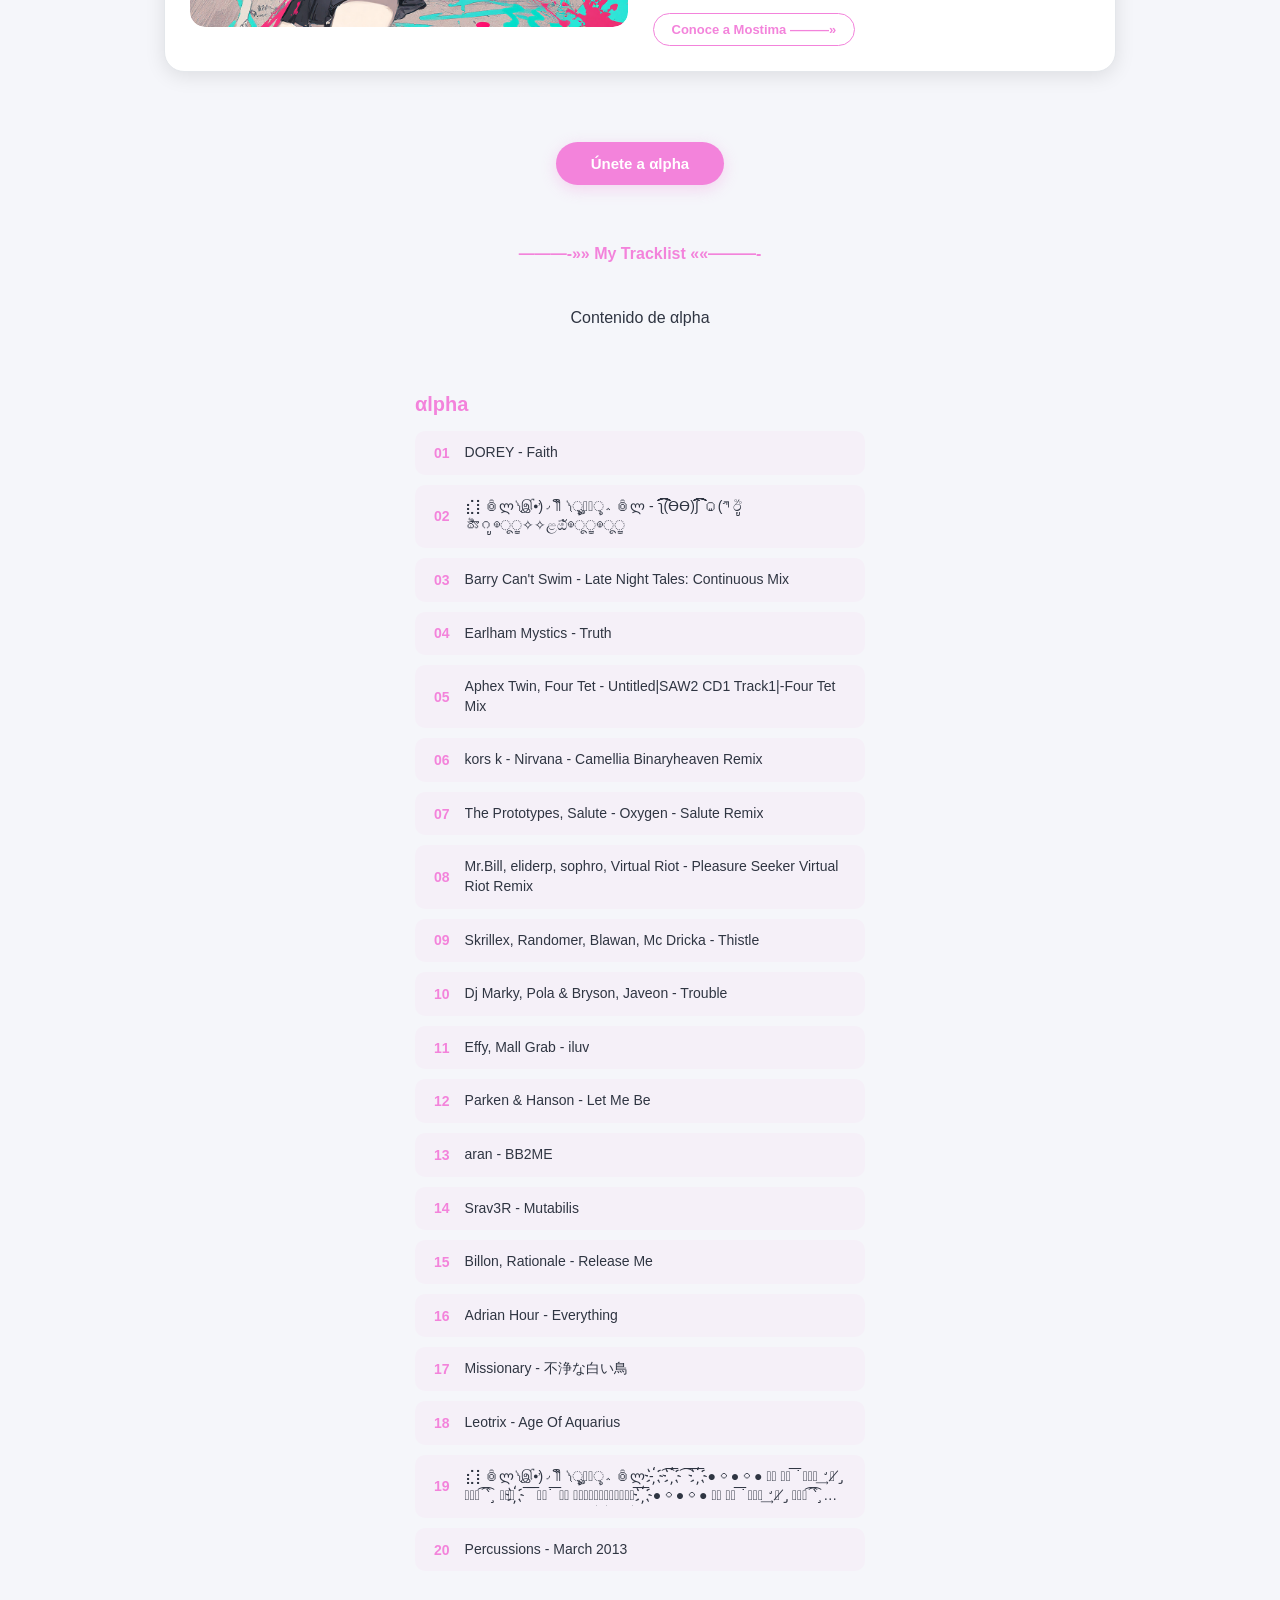
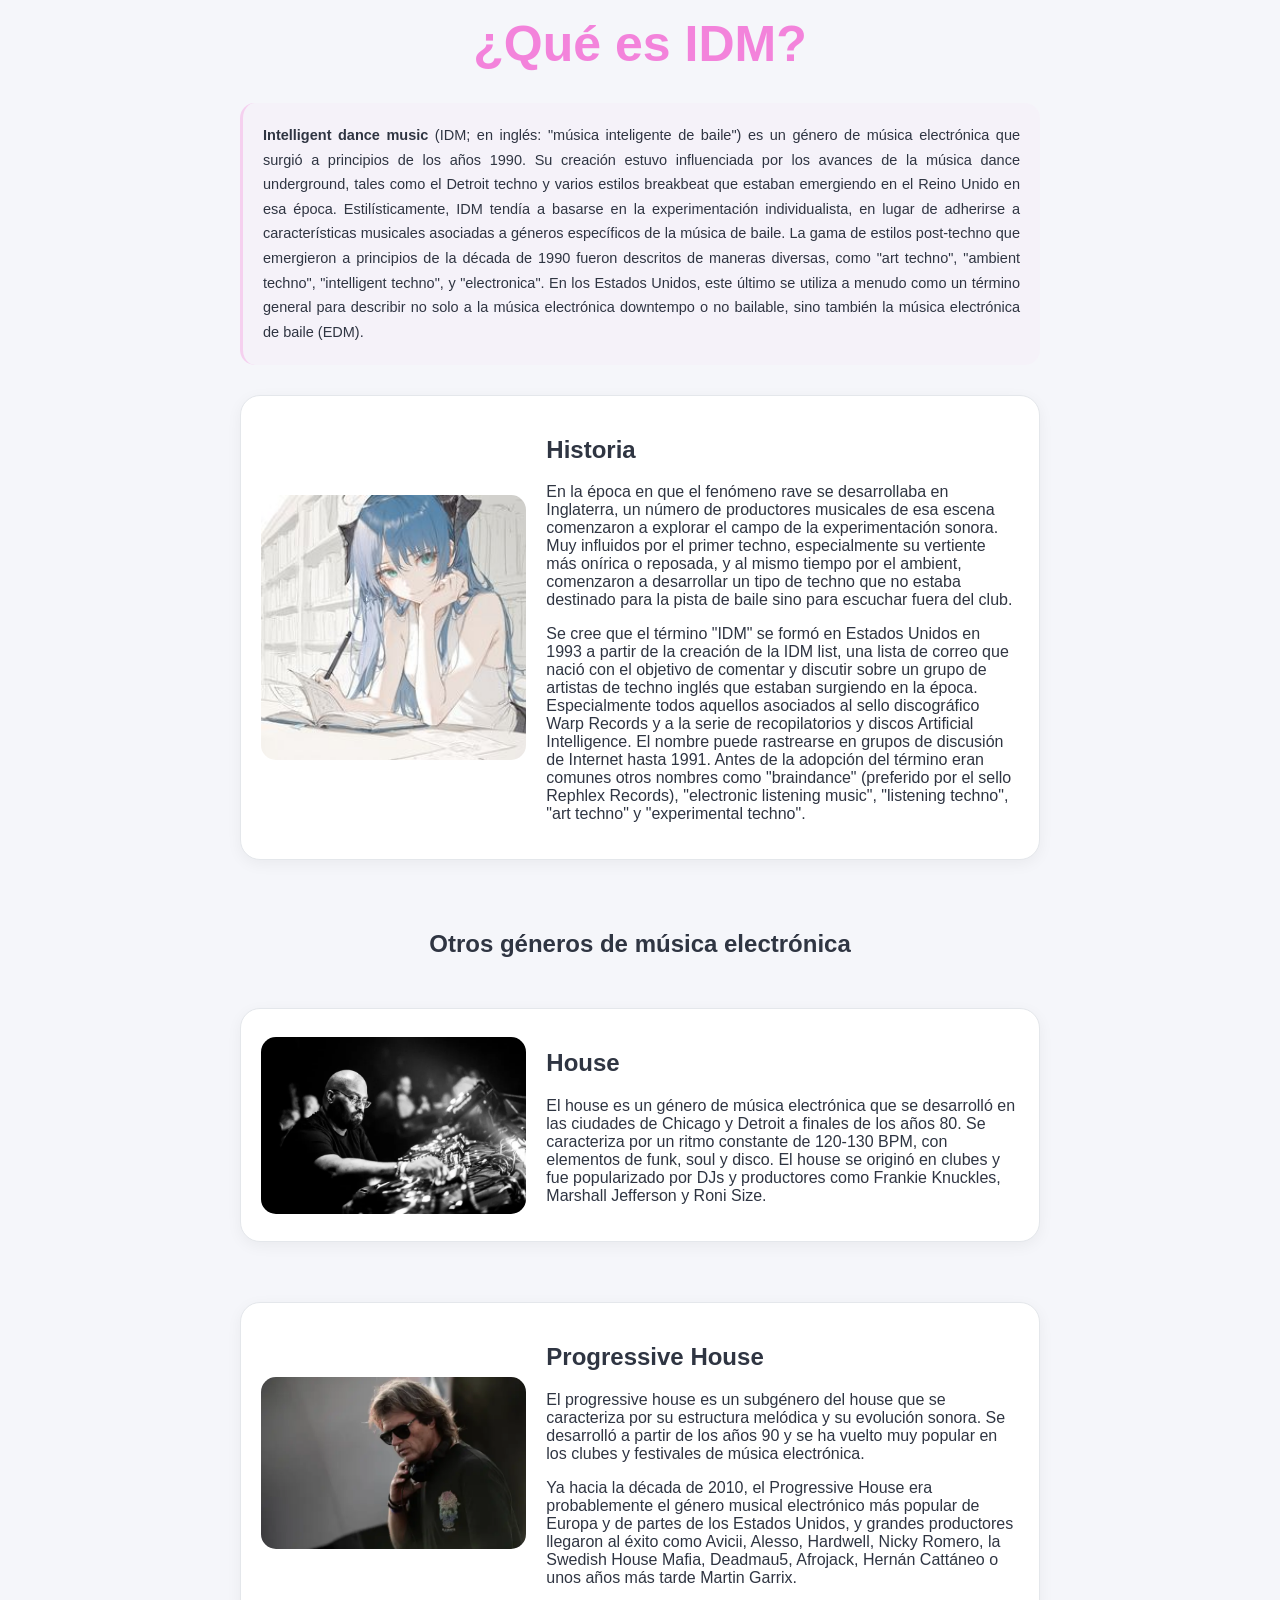
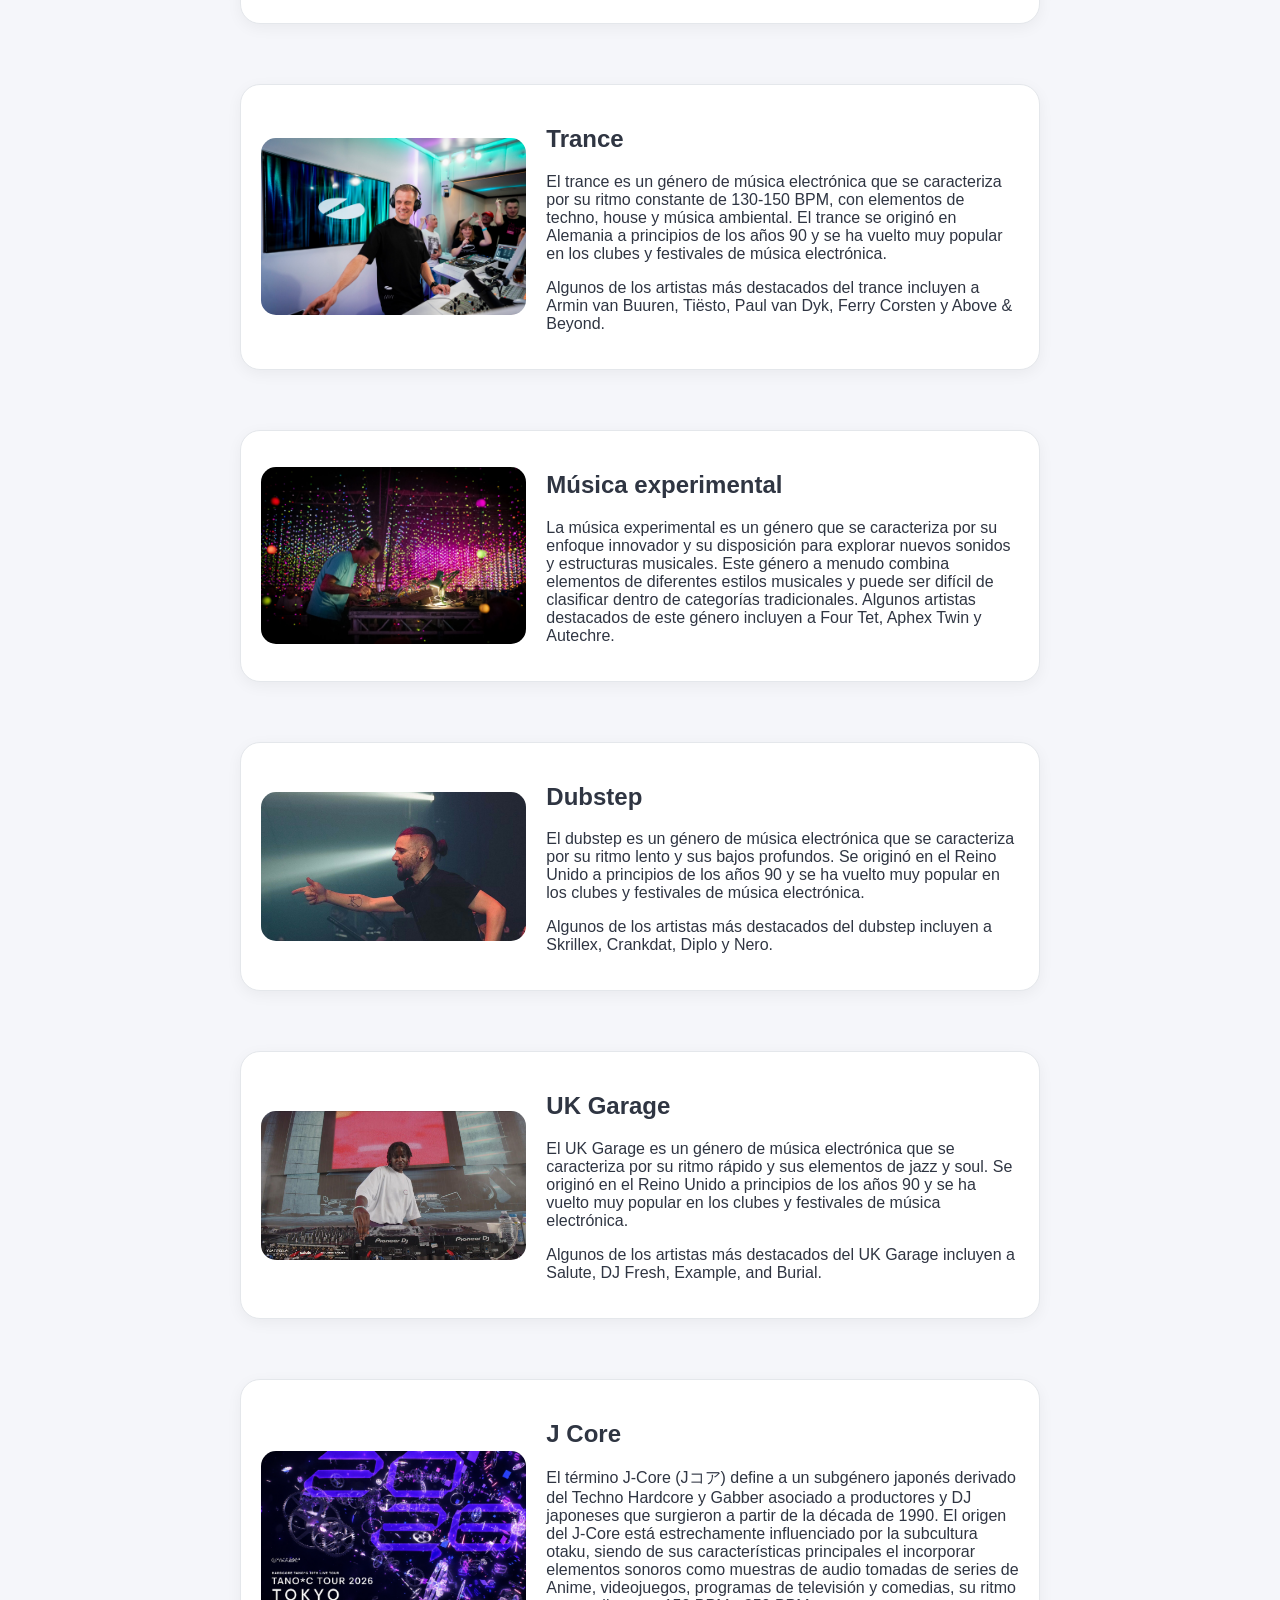
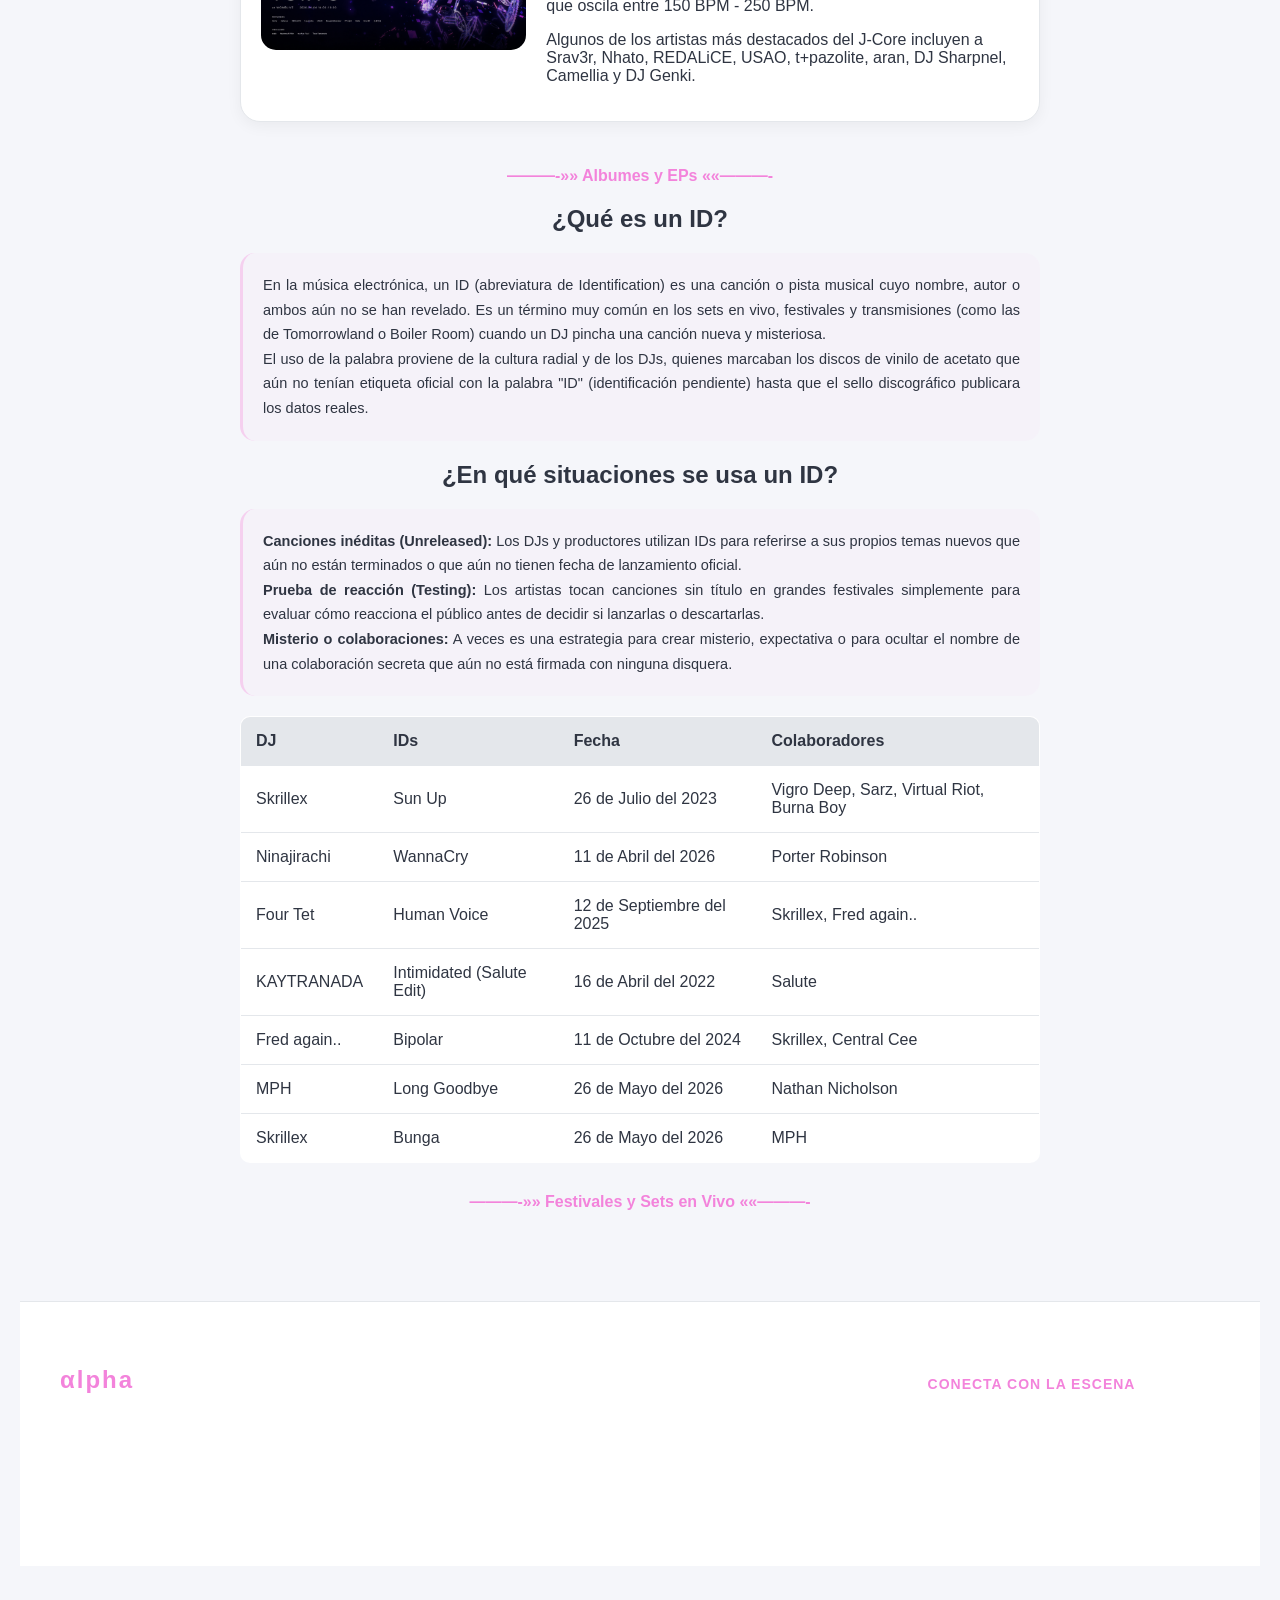
==== commit 720a508e: "footer" ====
--- a/index.html
+++ b/index.html
@@ -115,7 +115,6 @@
             color: #121212;
             box-shadow: 0 0 15px rgba(51, 224, 255, 0.4);
         }
-
         
         .seccion-unete {
             text-align: center;
@@ -140,6 +139,114 @@
             opacity: 0.9;
             transform: translateY(-2px);
             box-shadow: 0 6px 20px rgba(243, 131, 219, 0.5);
+        }
+
+        /* --- Estilos del Footer (Ancho Completo) --- */
+        .alpha-footer {
+            background-color: var(--card-bg, #1e1e1e);
+            border-top: 1px solid var(--border-color, #333333);
+            padding: 40px 40px 20px 40px;
+            margin-top: 60px;
+            color: #ffffff;
+            font-family: inherit;
+            width: 100%;
+            box-sizing: border-box;
+        }
+
+        .footer-content {
+            max-width: 1200px;
+            margin: 0 auto;
+            display: flex;
+            flex-direction: column;
+            gap: 30px;
+            align-items: center;
+            text-align: center;
+            width: 100%;
+            box-sizing: border-box;
+        }
+
+        @media (min-width: 768px) {
+            .footer-content {
+                flex-direction: row;
+                justify-content: space-between;
+                text-align: left;
+            }
+        }
+
+        .footer-brand h3 {
+            color: var(--accent-color, #33e0ff);
+            font-size: 24px;
+            margin-bottom: 8px;
+            letter-spacing: 2px;
+        }
+
+        .footer-brand p {
+            font-size: 13px;
+            opacity: 0.8;
+            max-width: 400px;
+            line-height: 1.4;
+        }
+
+        .footer-socials {
+            display: flex;
+            flex-direction: column;
+            gap: 12px;
+            align-items: center;
+        }
+
+        @media (min-width: 768px) {
+            .footer-socials {
+                align-items: flex-start;
+            }
+        }
+
+        .footer-socials h4 {
+            font-size: 14px;
+            color: var(--accent-color, #33e0ff);
+            text-transform: uppercase;
+            letter-spacing: 1px;
+            margin-bottom: 5px;
+        }
+
+        .social-icons {
+            display: flex;
+            gap: 15px;
+            flex-wrap: wrap;
+            justify-content: center;
+        }
+
+        .social-link {
+            display: inline-flex;
+            align-items: center;
+            gap: 8px;
+            background-color: rgba(255, 255, 255, 0.05);
+            color: #ffffff;
+            padding: 8px 16px;
+            border-radius: 20px;
+            font-size: 13px;
+            text-decoration: none;
+            border: 1px solid rgba(255, 255, 255, 0.1);
+            transition: all 0.3s ease;
+        }
+
+        .social-link:hover {
+            background-color: var(--accent-color, #33e0ff);
+            color: #121212;
+            border-color: var(--accent-color, #33e0ff);
+            box-shadow: 0 0 15px rgba(51, 224, 255, 0.3);
+            transform: translateY(-2px);
+        }
+
+        .footer-bottom {
+            width: 100%;
+            max-width: 1200px;
+            margin: 30px auto 0 auto;
+            padding-top: 20px;
+            border-top: 1px solid rgba(255, 255, 255, 0.05);
+            text-align: center;
+            font-size: 12px;
+            opacity: 0.6;
+            box-sizing: border-box;
         }
     </style>
 </head>
@@ -441,7 +548,6 @@
         <a href="festivales.html" class="link-tracklist">———-»» Festivales y Sets en Vivo ««———-</a>
     </div>
 
-
     <div class="floating-player">
         <div class="player-info">
             <span id="player-title">Lush FM Trance Fingers - Live at Alexandra Palace London, 24th May 2023 - Four Tet</span>
@@ -452,6 +558,29 @@
         </audio>
     </div>
 
+    <!-- Footer de αlpha (Extendido a todo lo ancho) -->
+    <footer class="alpha-footer">
+        <div class="footer-content">
+            <div class="footer-brand">
+                <h3>αlpha</h3>
+                <p>Espacio digital dedicado a la exploración, análisis y difusión de la música electrónica underground y experimental.</p>
+            </div>
+            
+            <div class="footer-socials">
+                <h4>Conecta con la escena</h4>
+                <div class="social-icons">
+                    <a href="https://open.spotify.com/user/31sub5myw2q6czyfy73m6zkhuefe" target="_blank" class="social-link">Spotify</a>
+                    <a href="https://www.beatport.com" target="_blank" class="social-link">Beatport</a>
+                    <a href="https://soundcloud.com/djgarrett-797698598" target="_blank" class="social-link">SoundCloud</a>
+                </div>
+            </div>
+        </div>
+        
+        <div class="footer-bottom">
+            <p>&copy; 2026 αlpha. Todos los derechos reservados. Underground Sound Culture.</p>
+        </div>
+    </footer>
+
     <script src="script2.js"></script>
 </body>
 </html>
--- a/styles.css
+++ b/styles.css
@@ -1,6 +1,4 @@
-/* ================================================= */
-/* VARIABLES DEL MODO OSCURO                         */
-/* ================================================= */
+/*variables modo oscuro*/
 :root {
     --bg-color: #f5f6fa;
     --text-color: #2f3542;
@@ -18,9 +16,7 @@
     --shadow: 0 4px 15px rgba(0,0,0,0.3);
 }
 
-/* ================================================= */
-/* ESTILOS GENERALES DE LA PÁGINA                     */
-/* ================================================= */
+/* Estlos generales de la pagina*/
 body {
     background-color: var(--bg-color);
     color: var(--text-color);
@@ -33,7 +29,7 @@
     align-items: center;
     min-height: 100vh;
     box-sizing: border-box;
-    padding-bottom: 90px; /* Espacio para que el reproductor flotante no tape contenido */
+    padding-bottom: 90px; 
 }
 
 h1 {
@@ -47,9 +43,7 @@
     color: var(--text-color);
 }
 
-/* ================================================= */
-/* CONTENEDOR MULTIMEDIA PRINCIPAL                   */
-/* ================================================= */
+/*contenedor multimedia principal*/
 .contenido-container {
     display: flex;
     flex-direction: column;
@@ -74,9 +68,7 @@
     max-width: 400px;
 }
 
-/* ================================================= */
-/* IMÁGENES Y EFECTOS HOVER                          */
-/* ================================================= */
+/*imagenes y efectos hover*/
 .contenedor-imagen {
     display: flex;
     justify-content: center;
@@ -97,9 +89,7 @@
     box-shadow: 0px 0px 20px rgba(226, 37, 147, 0.5);
 }
 
-/* ================================================= */
-/* ENLACES Y BOTÓN MODO OSCURO                       */
-/* ================================================= */
+/*enlaces y boton modo oscuro*/
 .link-tracklist {
     margin-top: 15px;
     text-decoration: none;
@@ -127,9 +117,7 @@
     color: #121212;
 }
 
-/* ================================================= */
-/* TARJETAS                                          */
-/* ================================================= */
+/*tarjetas*/
 .card-container {
     background-color: var(--card-bg);
     border: 1px solid var(--border-color);
@@ -169,9 +157,7 @@
     }
 }
 
-/* ================================================= */
-/* LISTA ANIMADA DE CANCIONES                        */
-/* ================================================= */
+/*lista animada de canciones*/
 .lista-canciones-box {
     width: 100%;
     max-width: 450px;
@@ -238,9 +224,7 @@
     overflow: hidden;
 }
 
-/* ================================================= */
-/* CAJAS DE INFORMACIÓN                              */
-/* ================================================= */
+/*cajas de informacion*/
 .info-genero {
     width: 100%;
     max-width: 800px;
@@ -260,9 +244,7 @@
     border-left-color: rgba(255, 255, 255, 0.2);
 }
 
-/* ================================================= */
-/* TABLA DE EVENTOS                                  */
-/* ================================================= */
+/*tabla de eventos*/
 .tabla-eventos {
     width: 100%;
     max-width: 800px;
@@ -290,9 +272,7 @@
     background-color: rgba(255, 51, 245, 0.178);
 }
 
-/* ================================================= */
-/* SLIDER / CARRUSEL                                 */
-/* ================================================= */
+/*slider*/
 .slider-container {
     width: 100%;
     max-width: 800px;
@@ -384,9 +364,7 @@
     right: 15px;
 }
 
-/* ================================================= */
-/* ANIMACIONES PARA LA LISTA DE CANCIONES            */
-/* ================================================= */
+/*animacion lista de canciones*/
 @keyframes aparecerLista {
     from {
         opacity: 0;
@@ -419,9 +397,7 @@
 .lista-animada li:nth-child(19) { animation-delay: 1.9s; }
 .lista-animada li:nth-child(20) { animation-delay: 2.0s; }
 
-/* ================================================= */
-/* APARTADO: RECOMENDACIONES (AUDIOS)                */
-/* ================================================= */
+/*recomendaciones: audios*/
 .recommendations-section {
     width: 100%;
     max-width: 800px;
@@ -493,9 +469,7 @@
     height: 38px;
 }
 
-/* ================================================= */
-/* REPRODUCTOR DE MÚSICA FLOTANTE                    */
-/* ================================================= */
+/*reproductor de musica flotante*/
 .floating-player {
     position: fixed;
     bottom: 0;
@@ -539,7 +513,7 @@
     }
 }
 
-/* --- ESTILOS PARA LA NUEVA SECCIÓN COMBINADA --- */
+    /*seccion combinada*/
         .seccion-moodboard-manifiesto {
             display: flex;
             flex-direction: column;
@@ -591,7 +565,7 @@
             margin-top: 0;
             font-size: 22px;
             color: var(--accent-color);
-            border-bottom: none; /* Quitamos la línea para que luzca más limpio */
+            border-bottom: none; 
             padding-bottom: 0;
         }
 
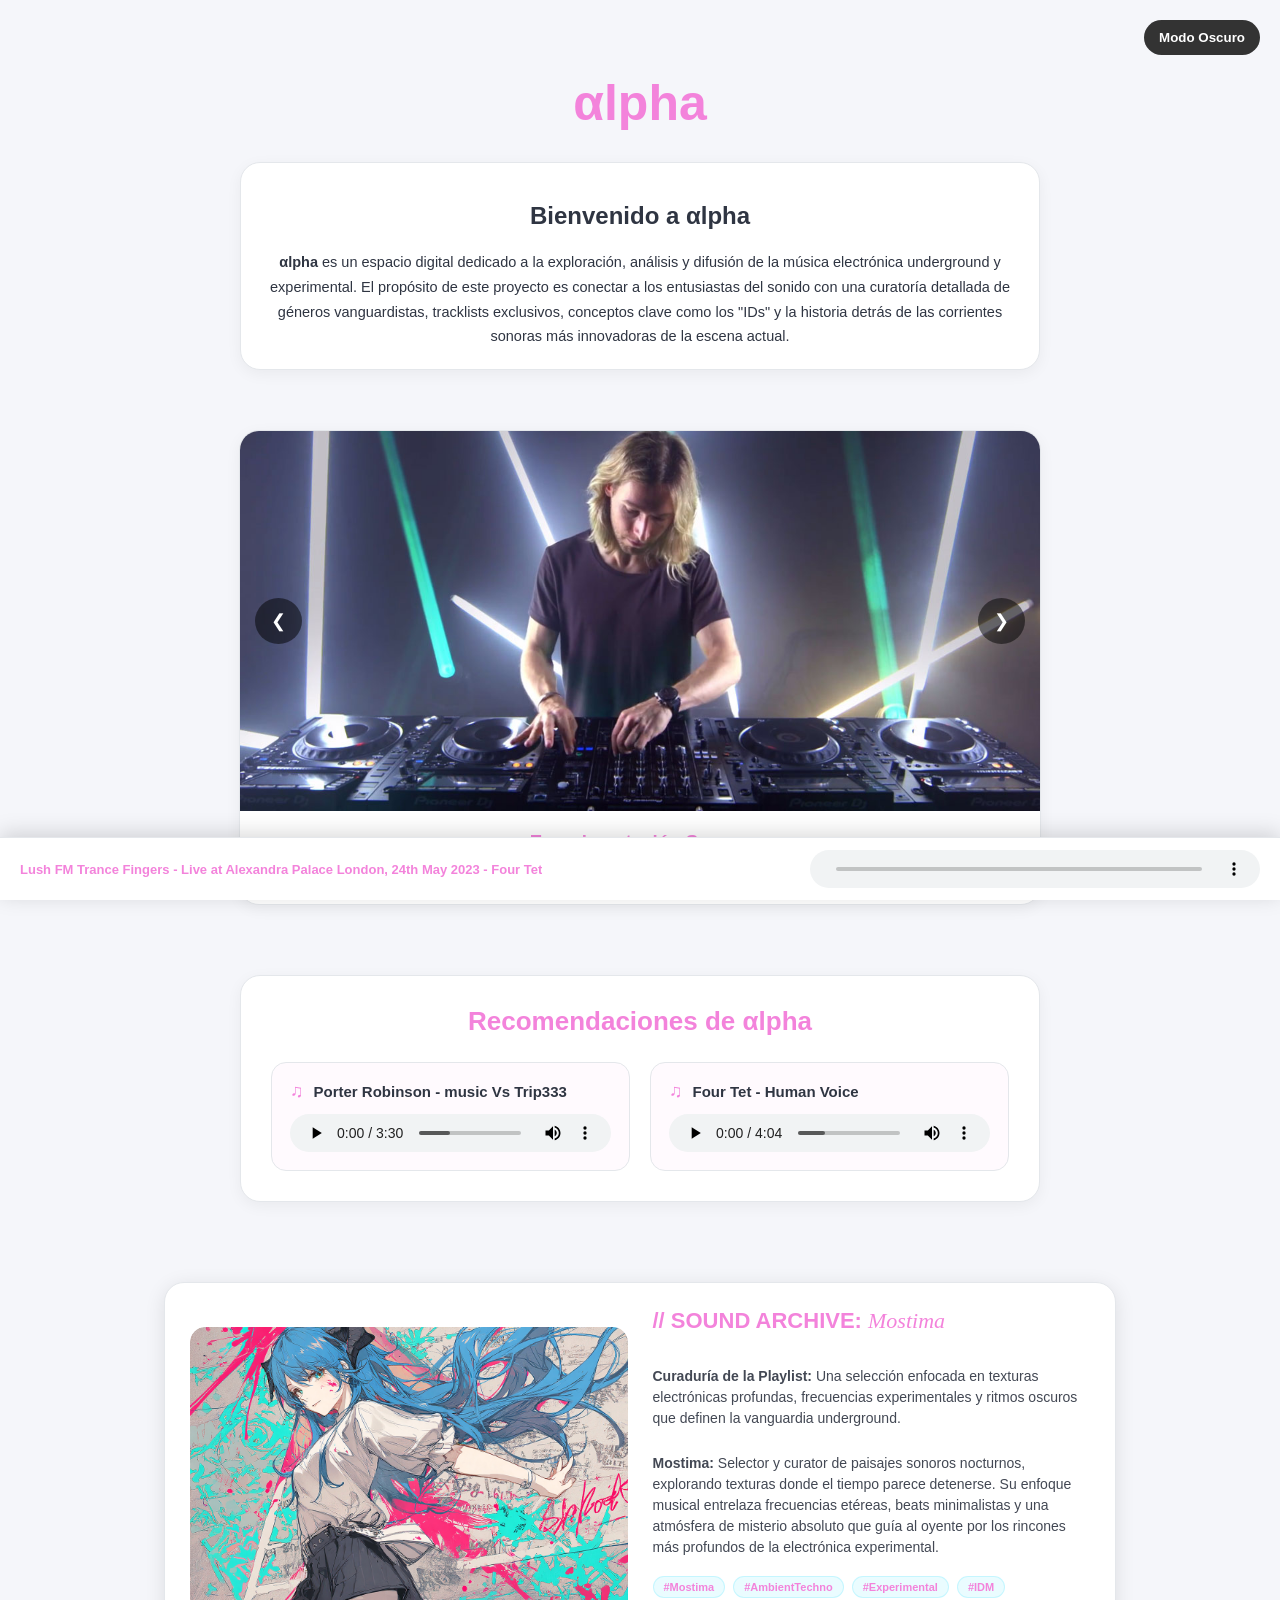
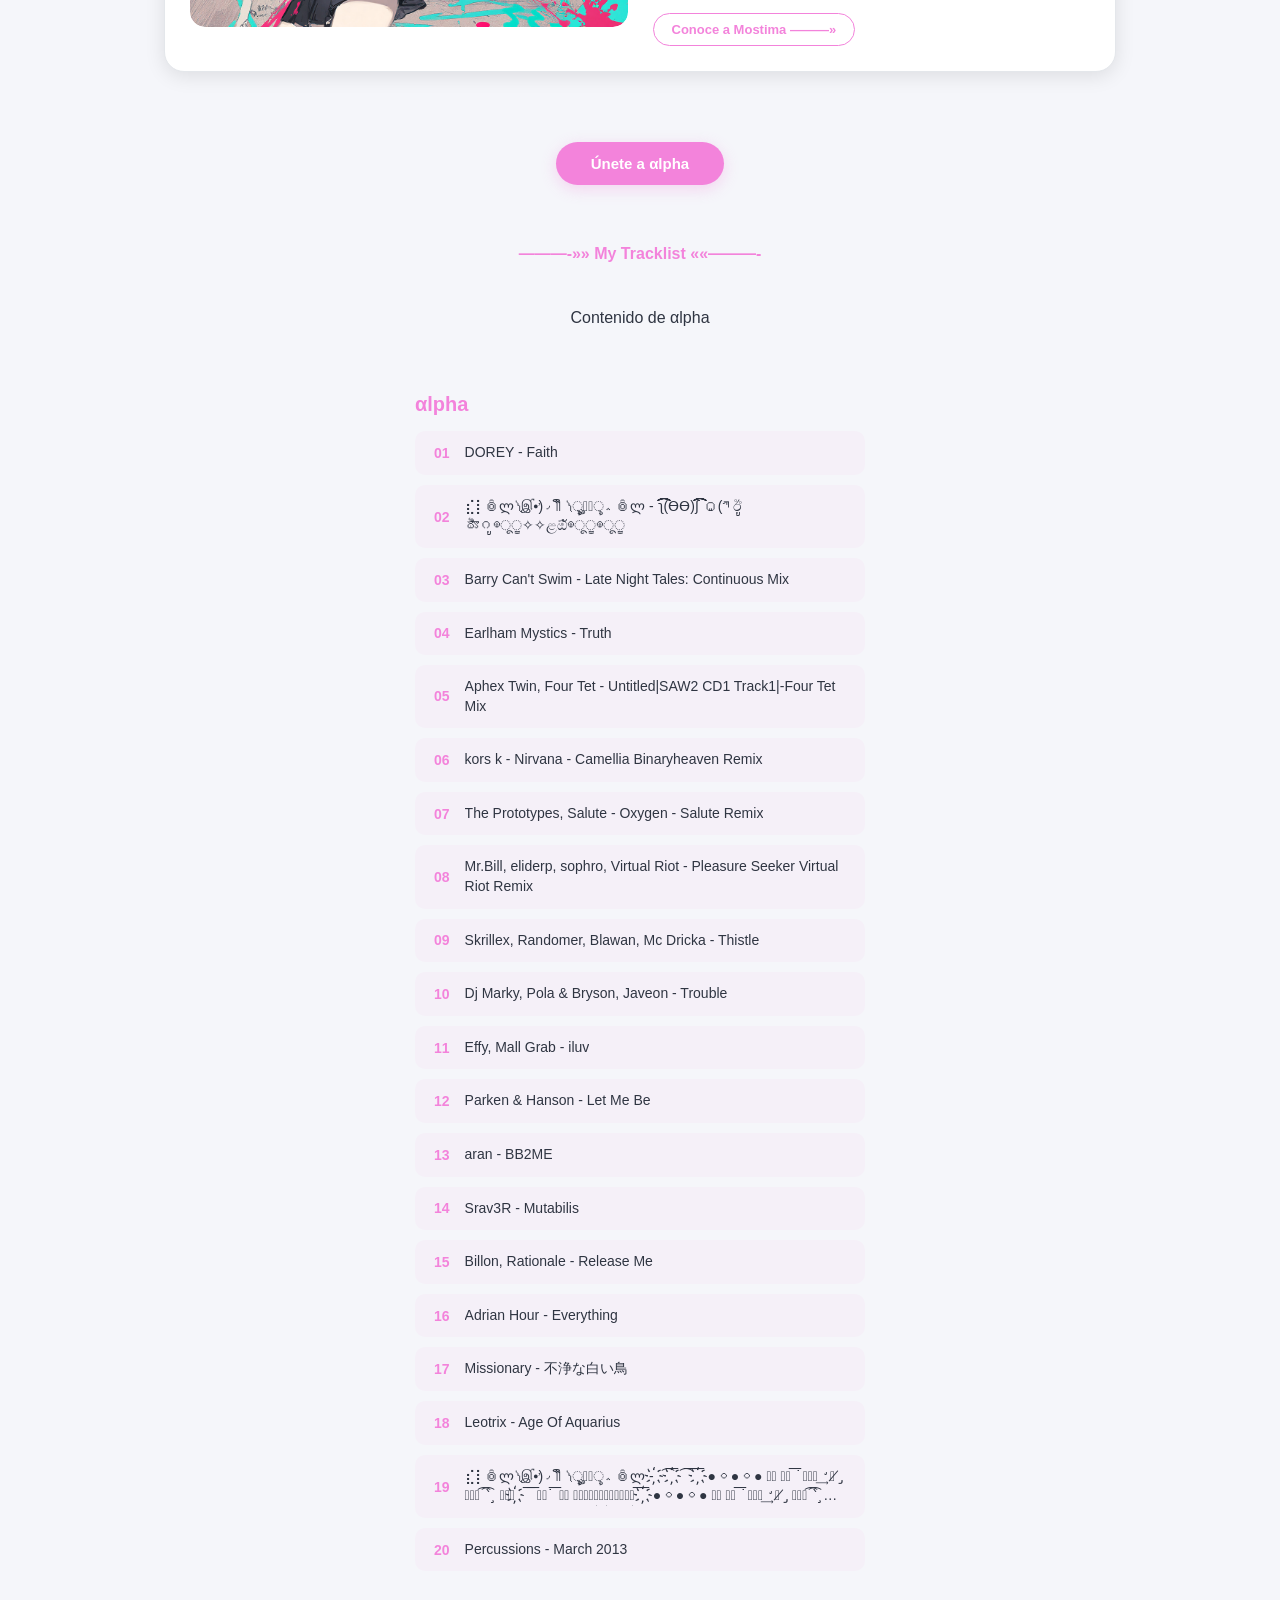
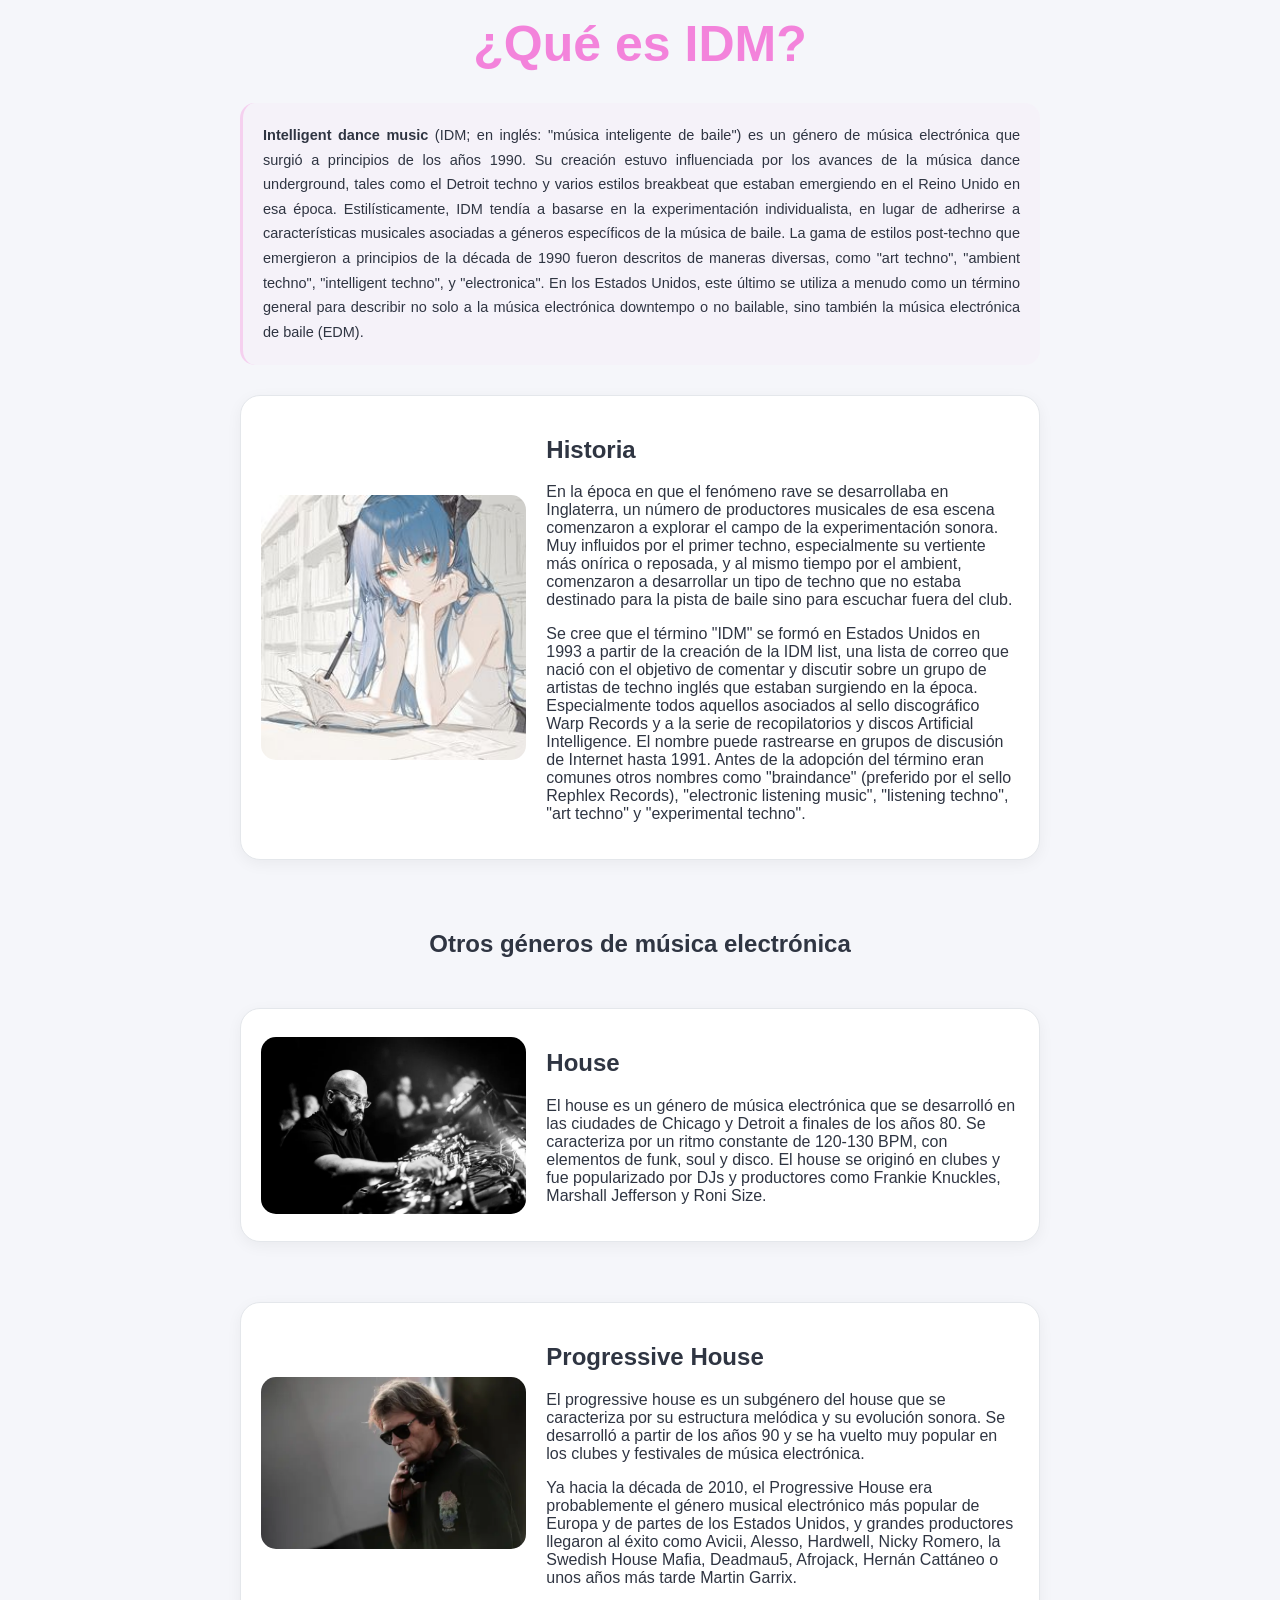
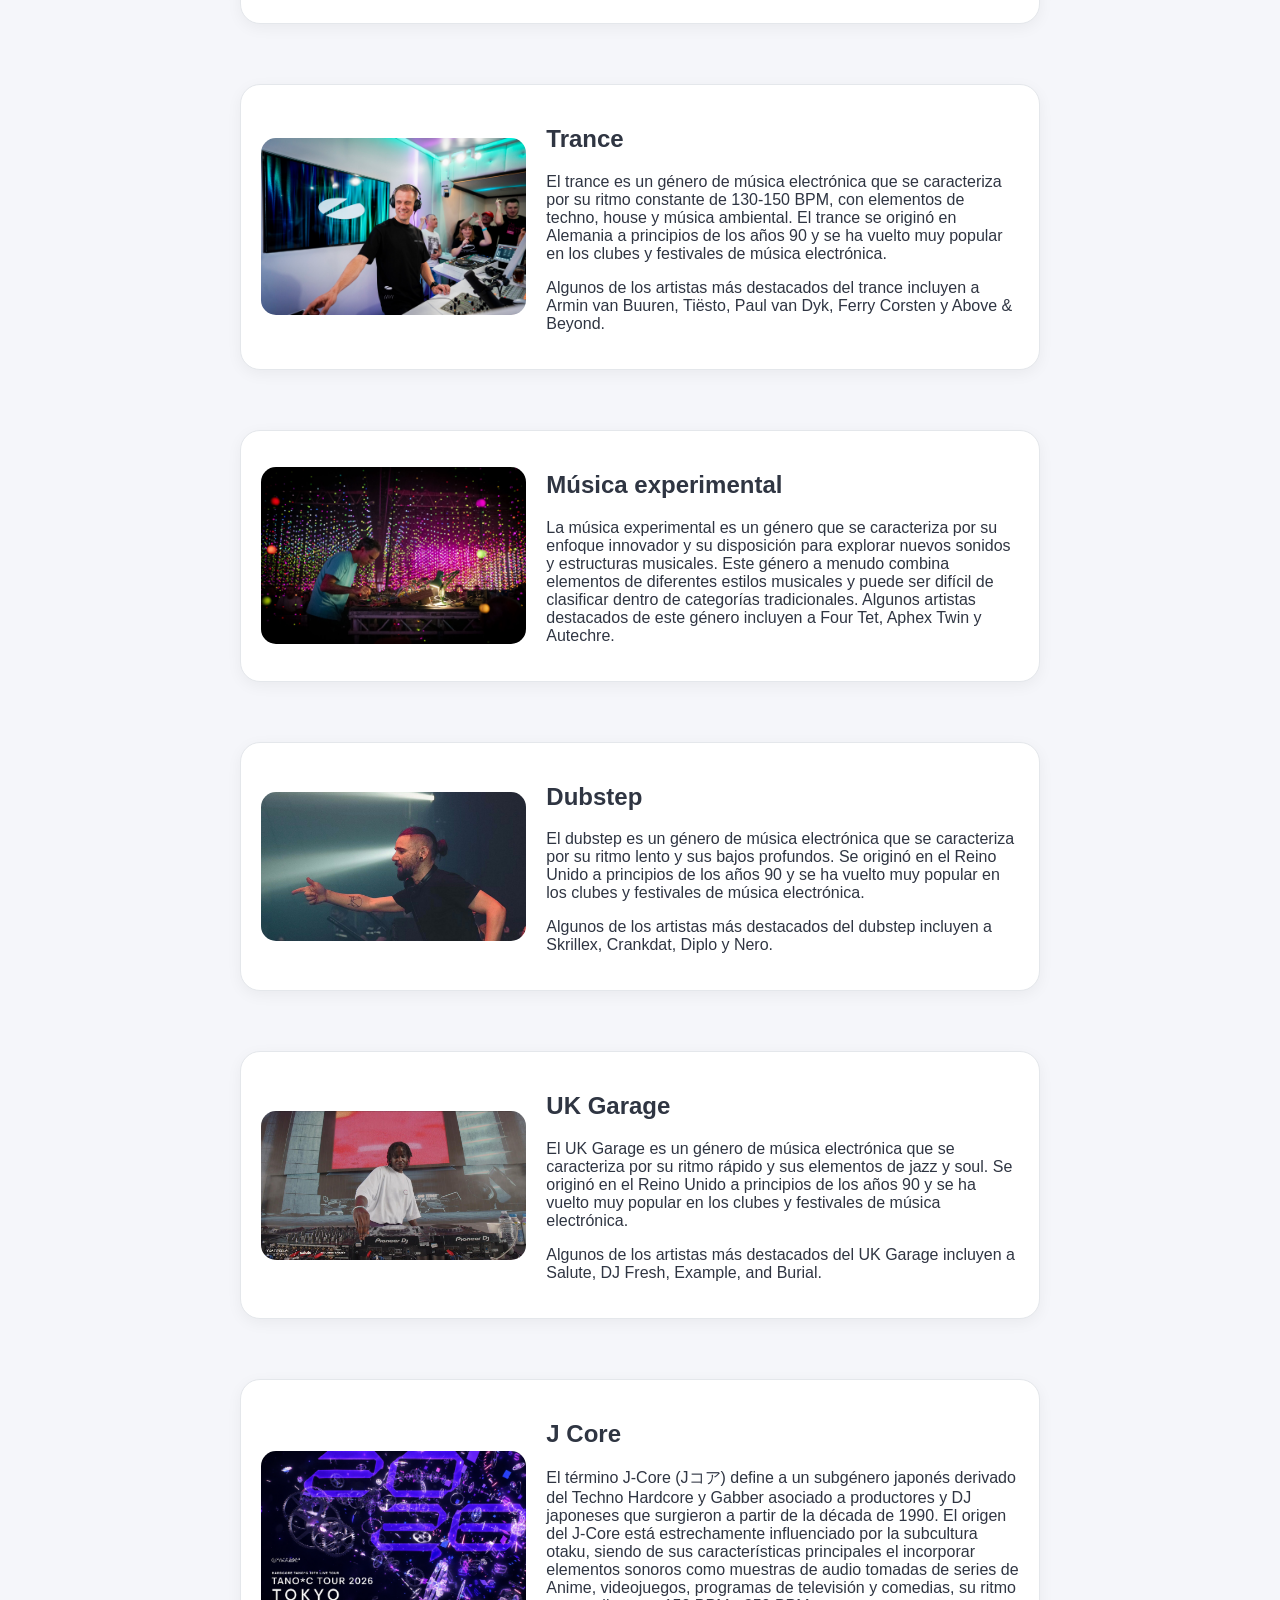
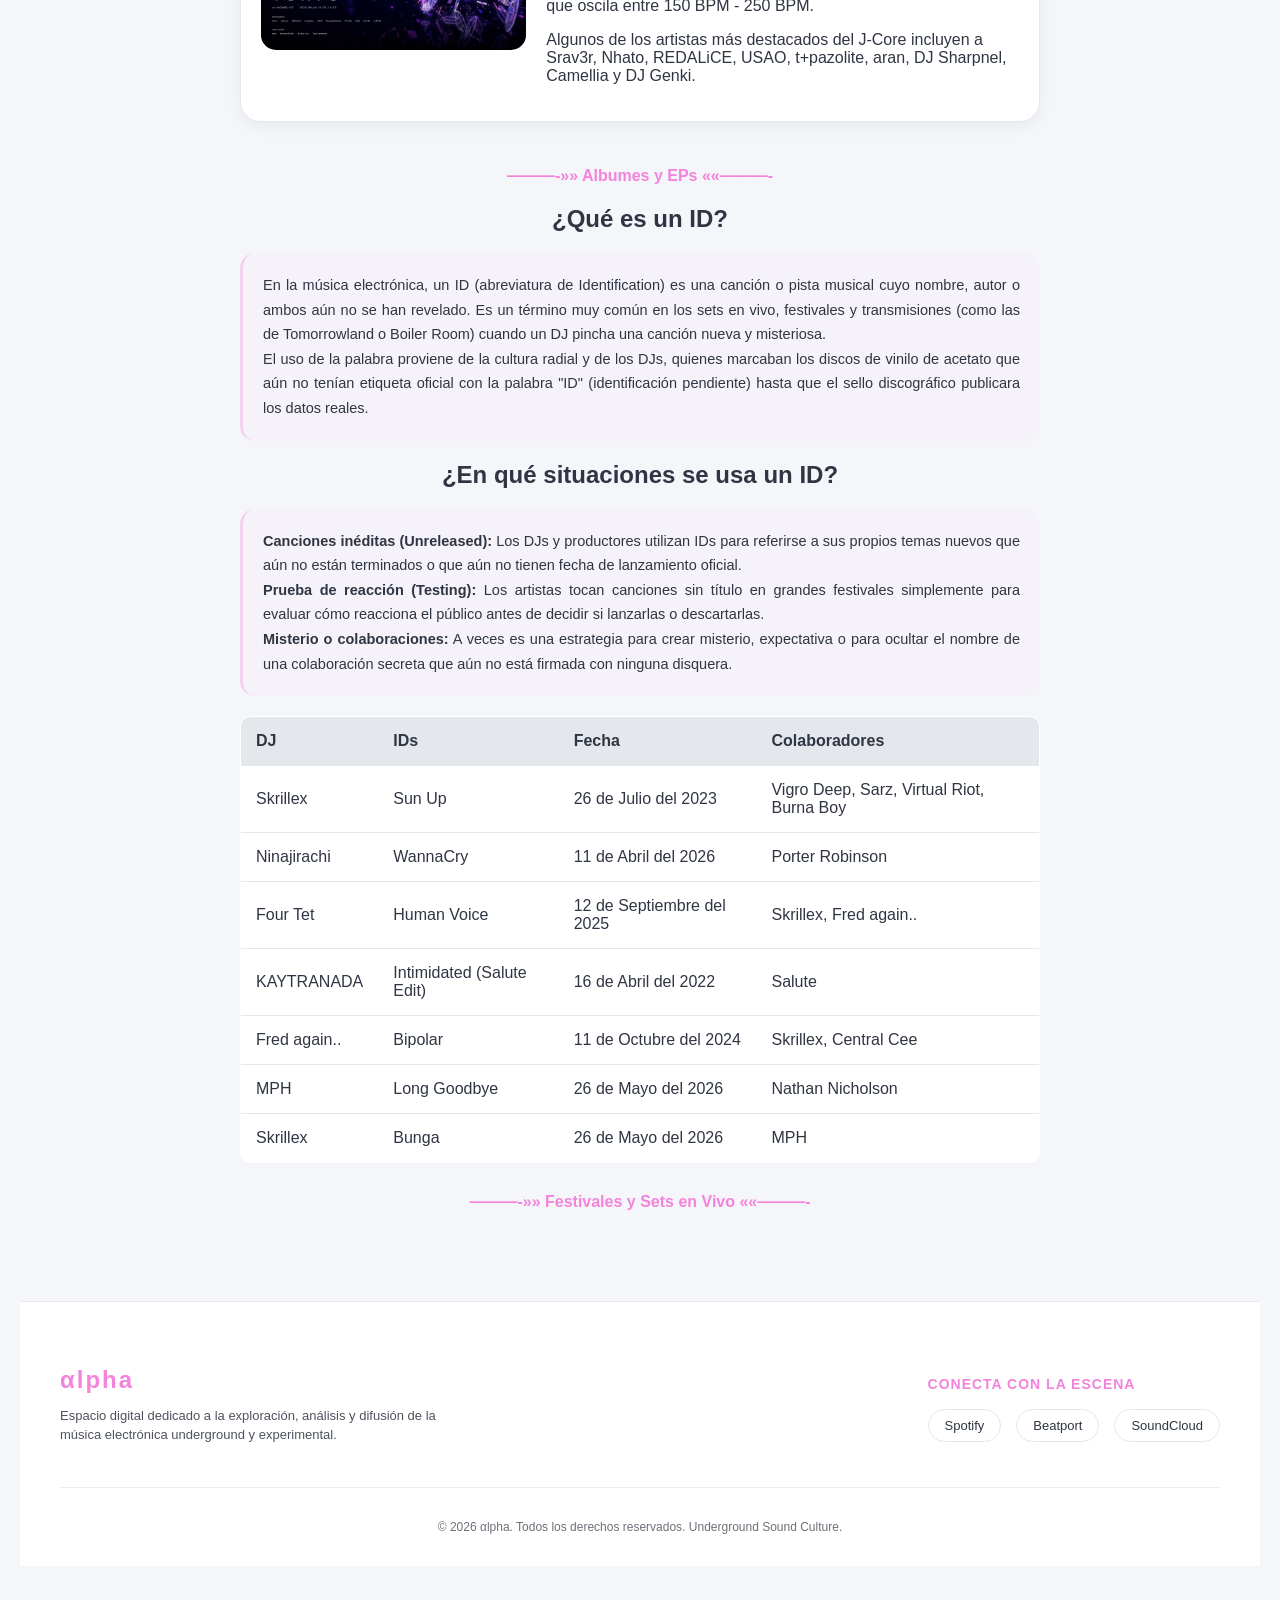
==== commit 9dad2170: "fix footer" ====
--- a/index.html
+++ b/index.html
@@ -141,13 +141,13 @@
             box-shadow: 0 6px 20px rgba(243, 131, 219, 0.5);
         }
 
-        /* --- Estilos del Footer (Ancho Completo) --- */
+        /* --- Estilos del Footer --- */
         .alpha-footer {
             background-color: var(--card-bg, #1e1e1e);
             border-top: 1px solid var(--border-color, #333333);
             padding: 40px 40px 20px 40px;
             margin-top: 60px;
-            color: #ffffff;
+            color: var(--text-color, #ffffff);
             font-family: inherit;
             width: 100%;
             box-sizing: border-box;
@@ -182,7 +182,8 @@
 
         .footer-brand p {
             font-size: 13px;
-            opacity: 0.8;
+            color: var(--text-color, #ffffff);
+            opacity: 0.85;
             max-width: 400px;
             line-height: 1.4;
         }
@@ -219,13 +220,13 @@
             display: inline-flex;
             align-items: center;
             gap: 8px;
-            background-color: rgba(255, 255, 255, 0.05);
-            color: #ffffff;
+            background-color: var(--tag-bg, rgba(255, 255, 255, 0.05));
+            color: var(--text-color, #ffffff);
             padding: 8px 16px;
             border-radius: 20px;
             font-size: 13px;
             text-decoration: none;
-            border: 1px solid rgba(255, 255, 255, 0.1);
+            border: 1px solid var(--border-color, rgba(255, 255, 255, 0.1));
             transition: all 0.3s ease;
         }
 
@@ -242,10 +243,11 @@
             max-width: 1200px;
             margin: 30px auto 0 auto;
             padding-top: 20px;
-            border-top: 1px solid rgba(255, 255, 255, 0.05);
+            border-top: 1px solid var(--border-color, rgba(255, 255, 255, 0.05));
             text-align: center;
             font-size: 12px;
-            opacity: 0.6;
+            color: var(--text-color, #ffffff);
+            opacity: 0.7;
             box-sizing: border-box;
         }
     </style>
@@ -558,7 +560,7 @@
         </audio>
     </div>
 
-    <!-- Footer de αlpha (Extendido a todo lo ancho) -->
+    <!-- Footer de αlpha  -->
     <footer class="alpha-footer">
         <div class="footer-content">
             <div class="footer-brand">
@@ -569,9 +571,9 @@
             <div class="footer-socials">
                 <h4>Conecta con la escena</h4>
                 <div class="social-icons">
-                    <a href="https://open.spotify.com/user/31sub5myw2q6czyfy73m6zkhuefe" target="_blank" class="social-link">Spotify</a>
+                    <a href="https://spotify.com" target="_blank" class="social-link">Spotify</a>
                     <a href="https://www.beatport.com" target="_blank" class="social-link">Beatport</a>
-                    <a href="https://soundcloud.com/djgarrett-797698598" target="_blank" class="social-link">SoundCloud</a>
+                    <a href="https://soundcloud.com" target="_blank" class="social-link">SoundCloud</a>
                 </div>
             </div>
         </div>
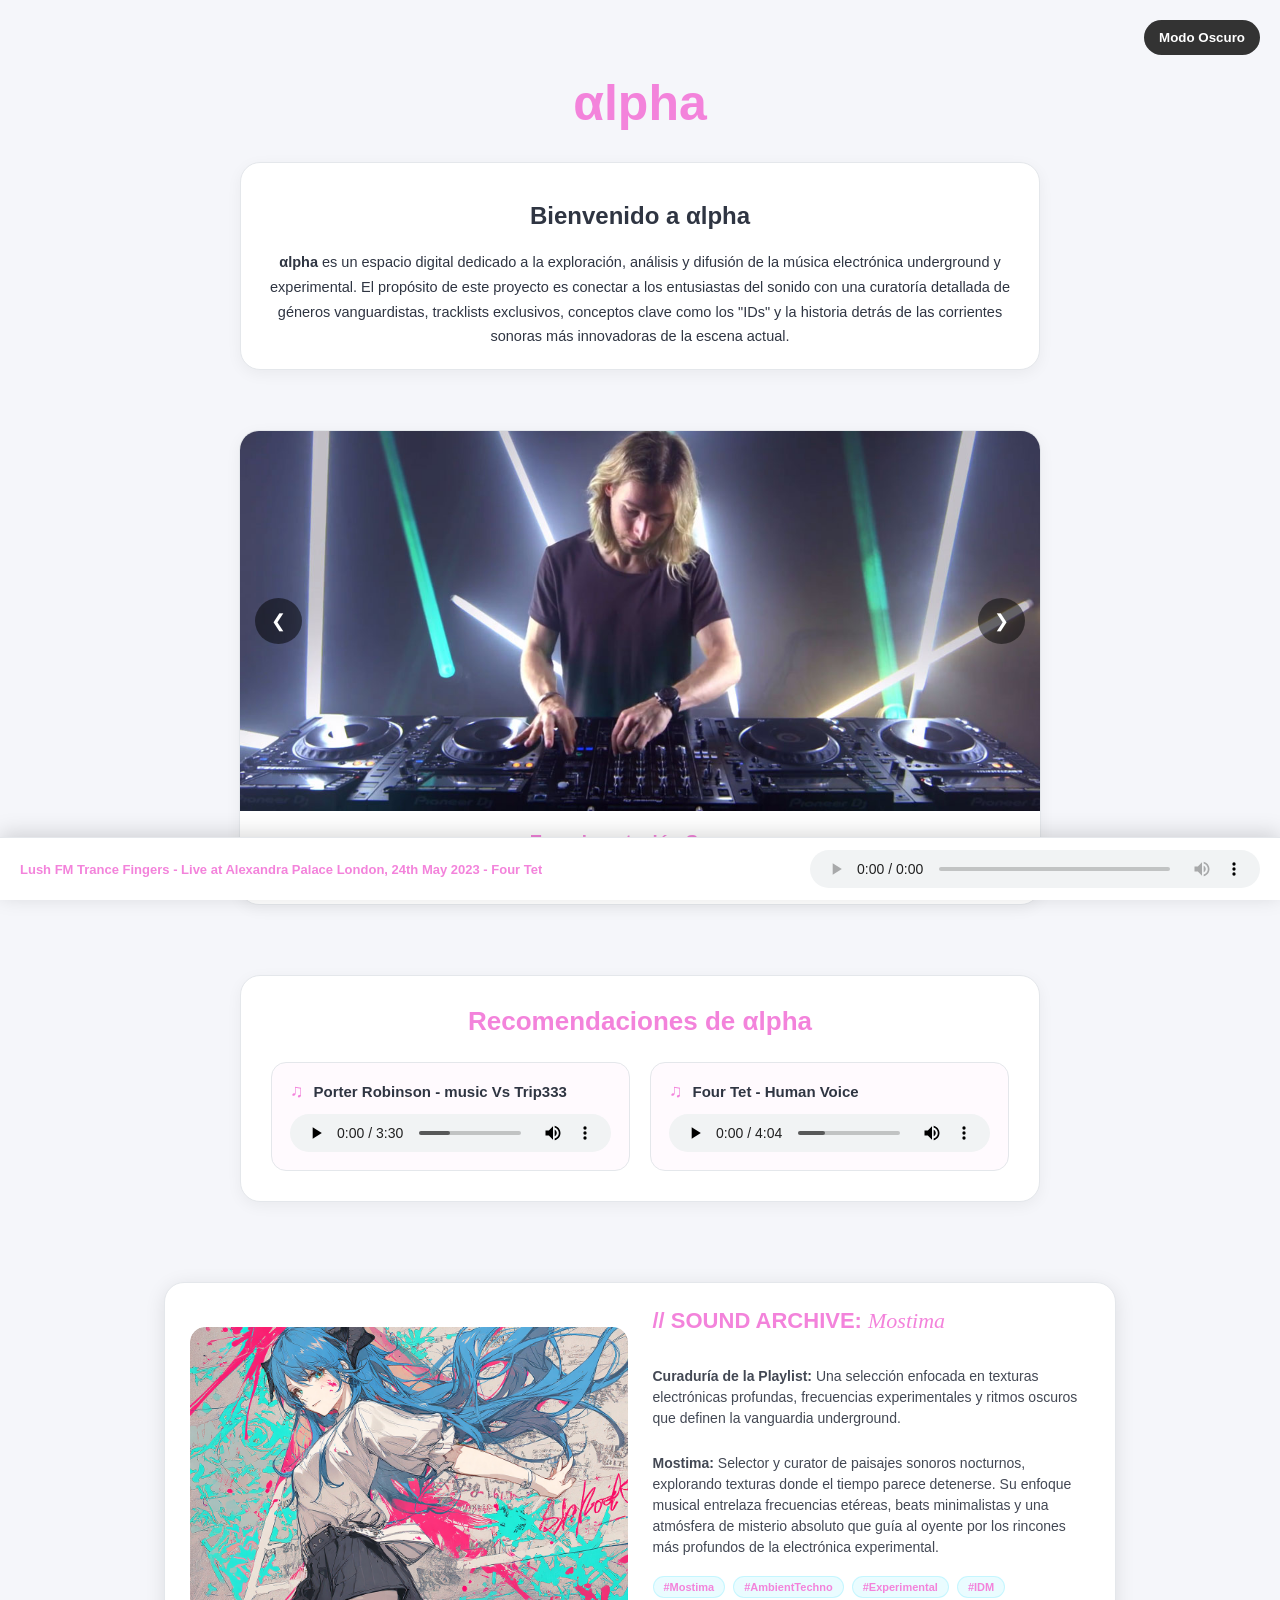
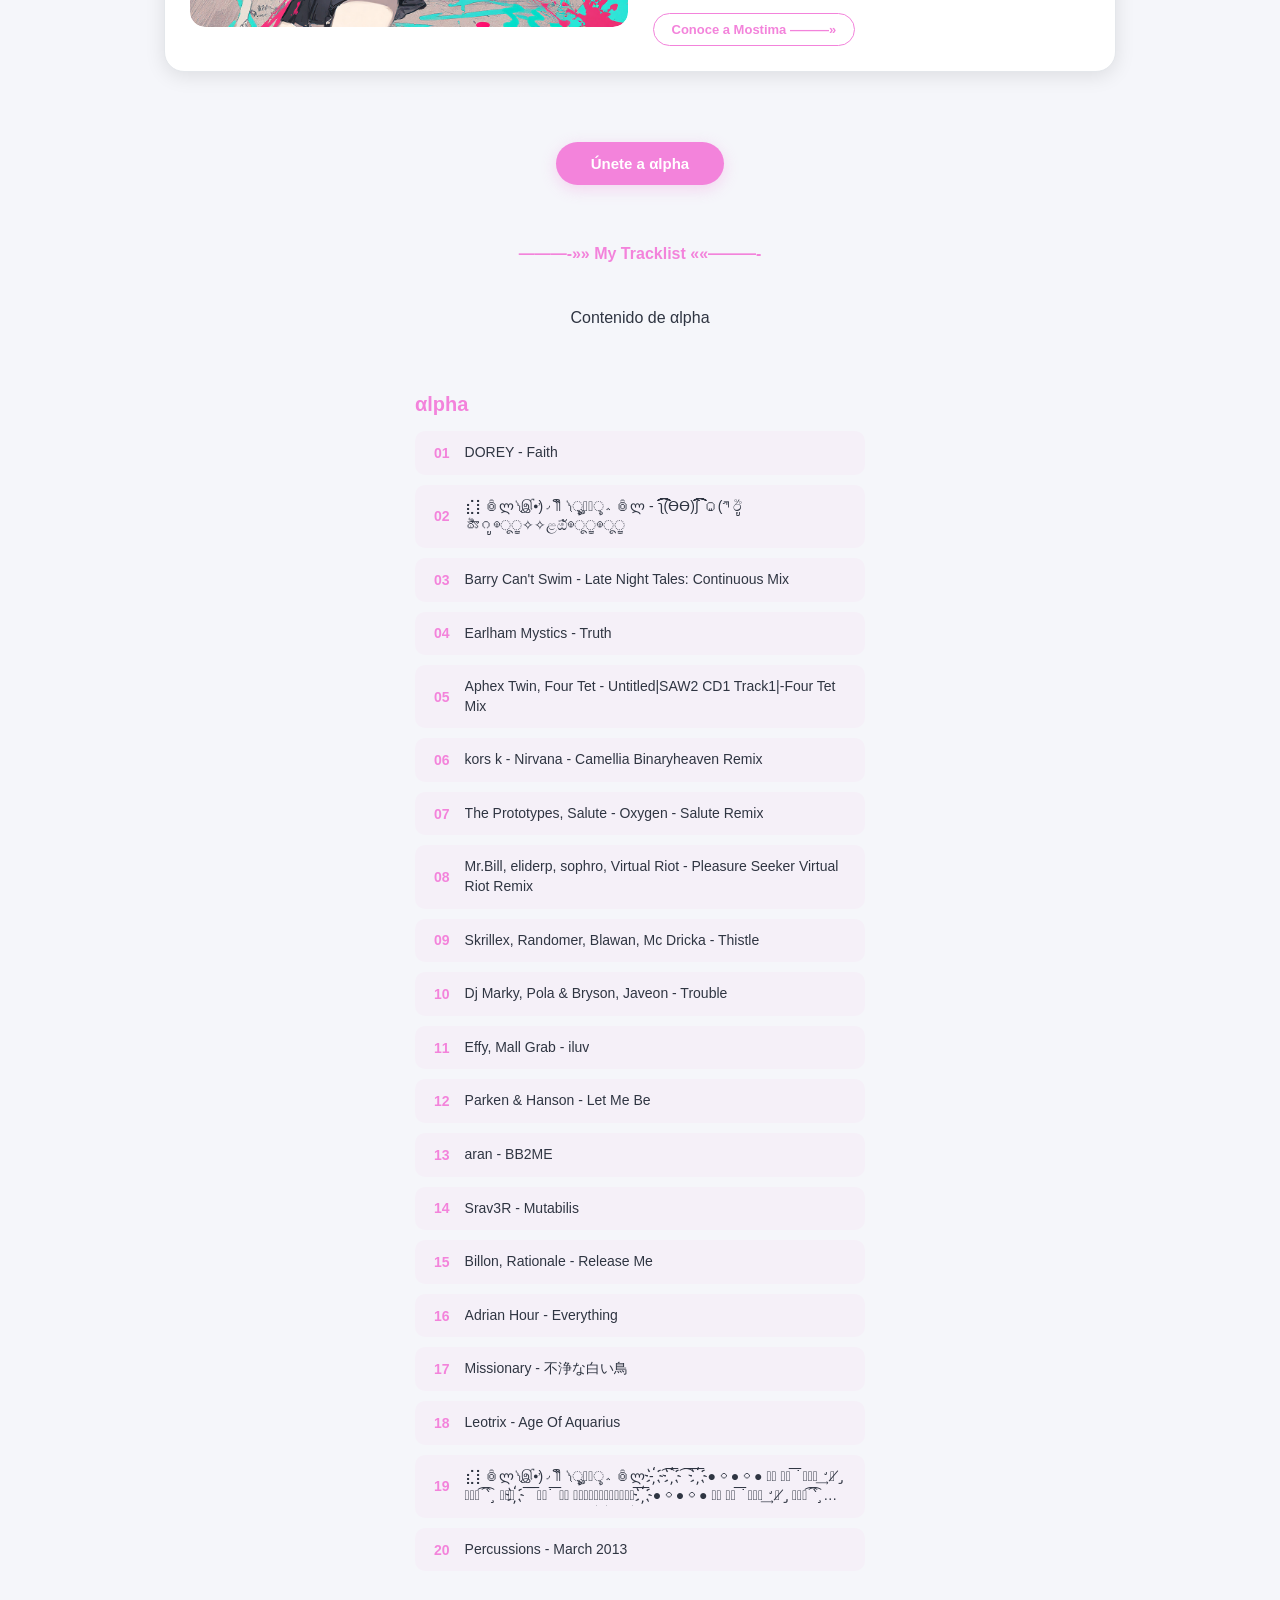
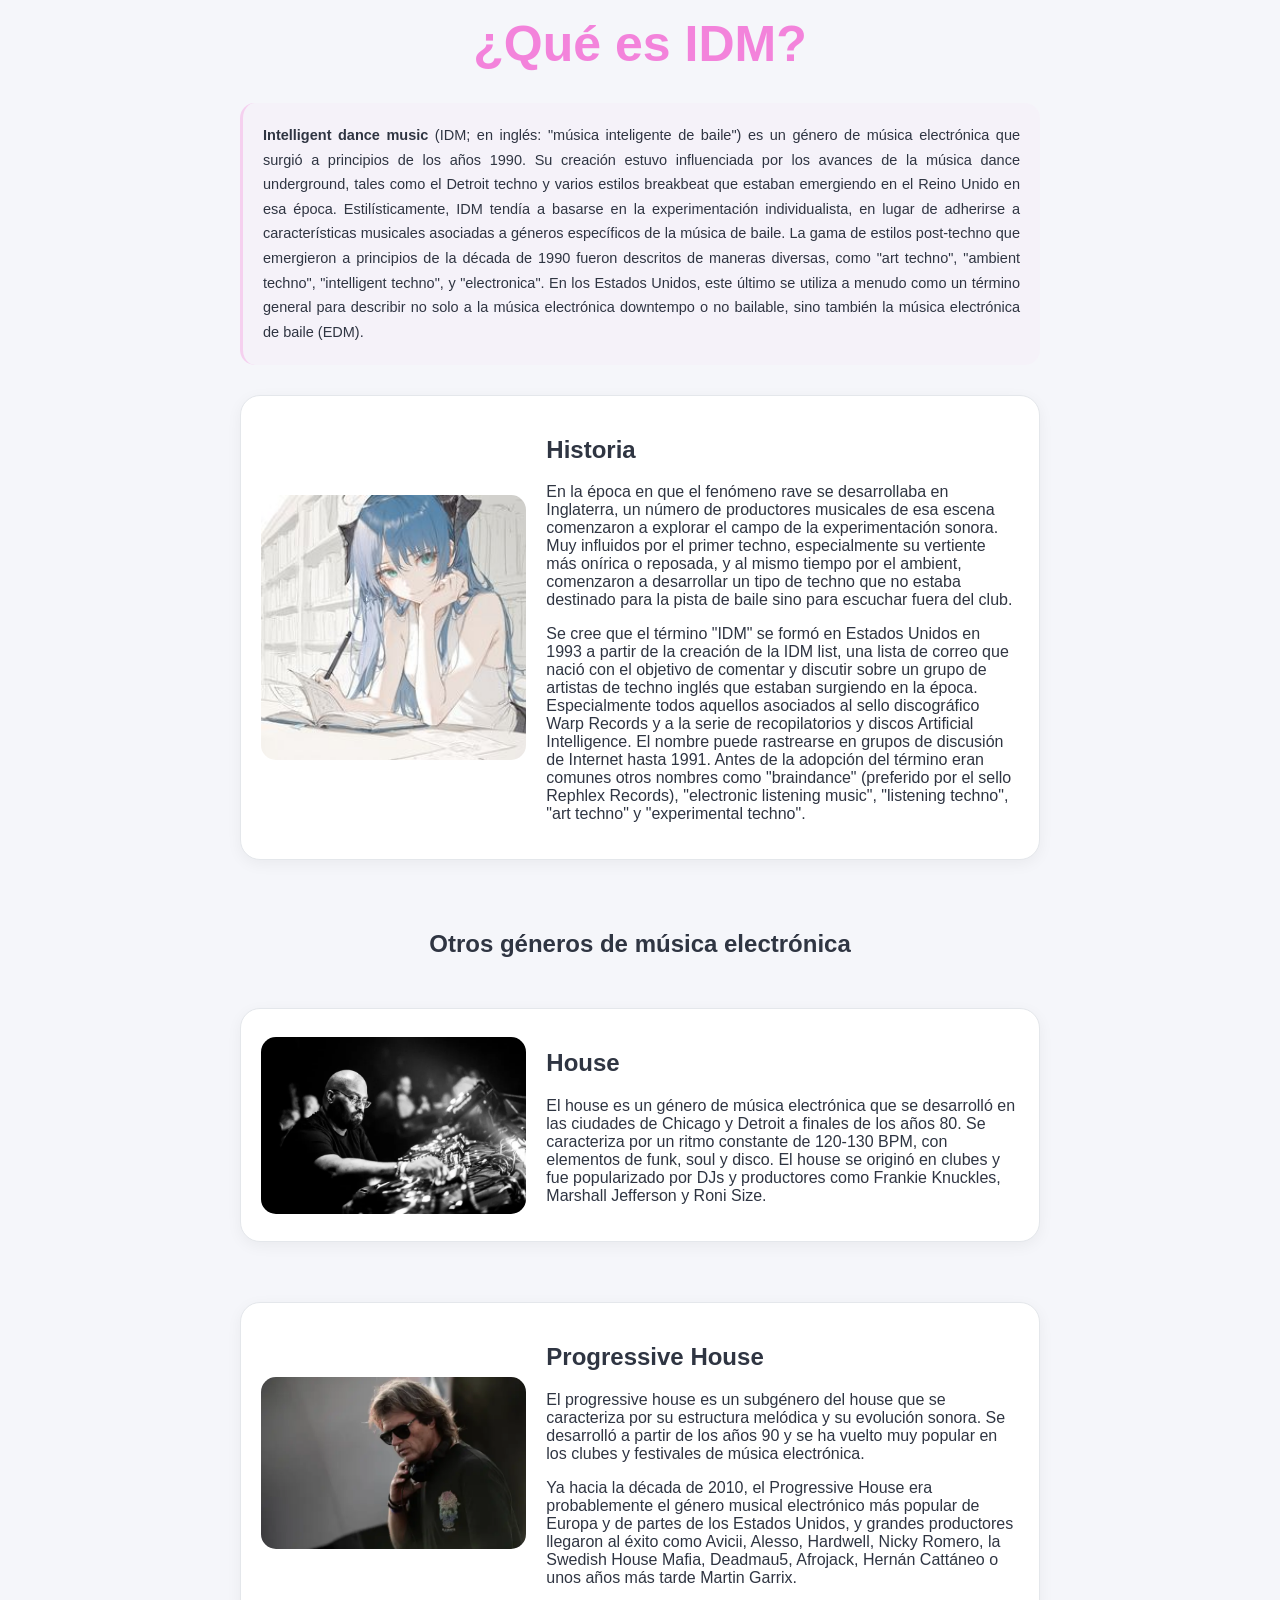
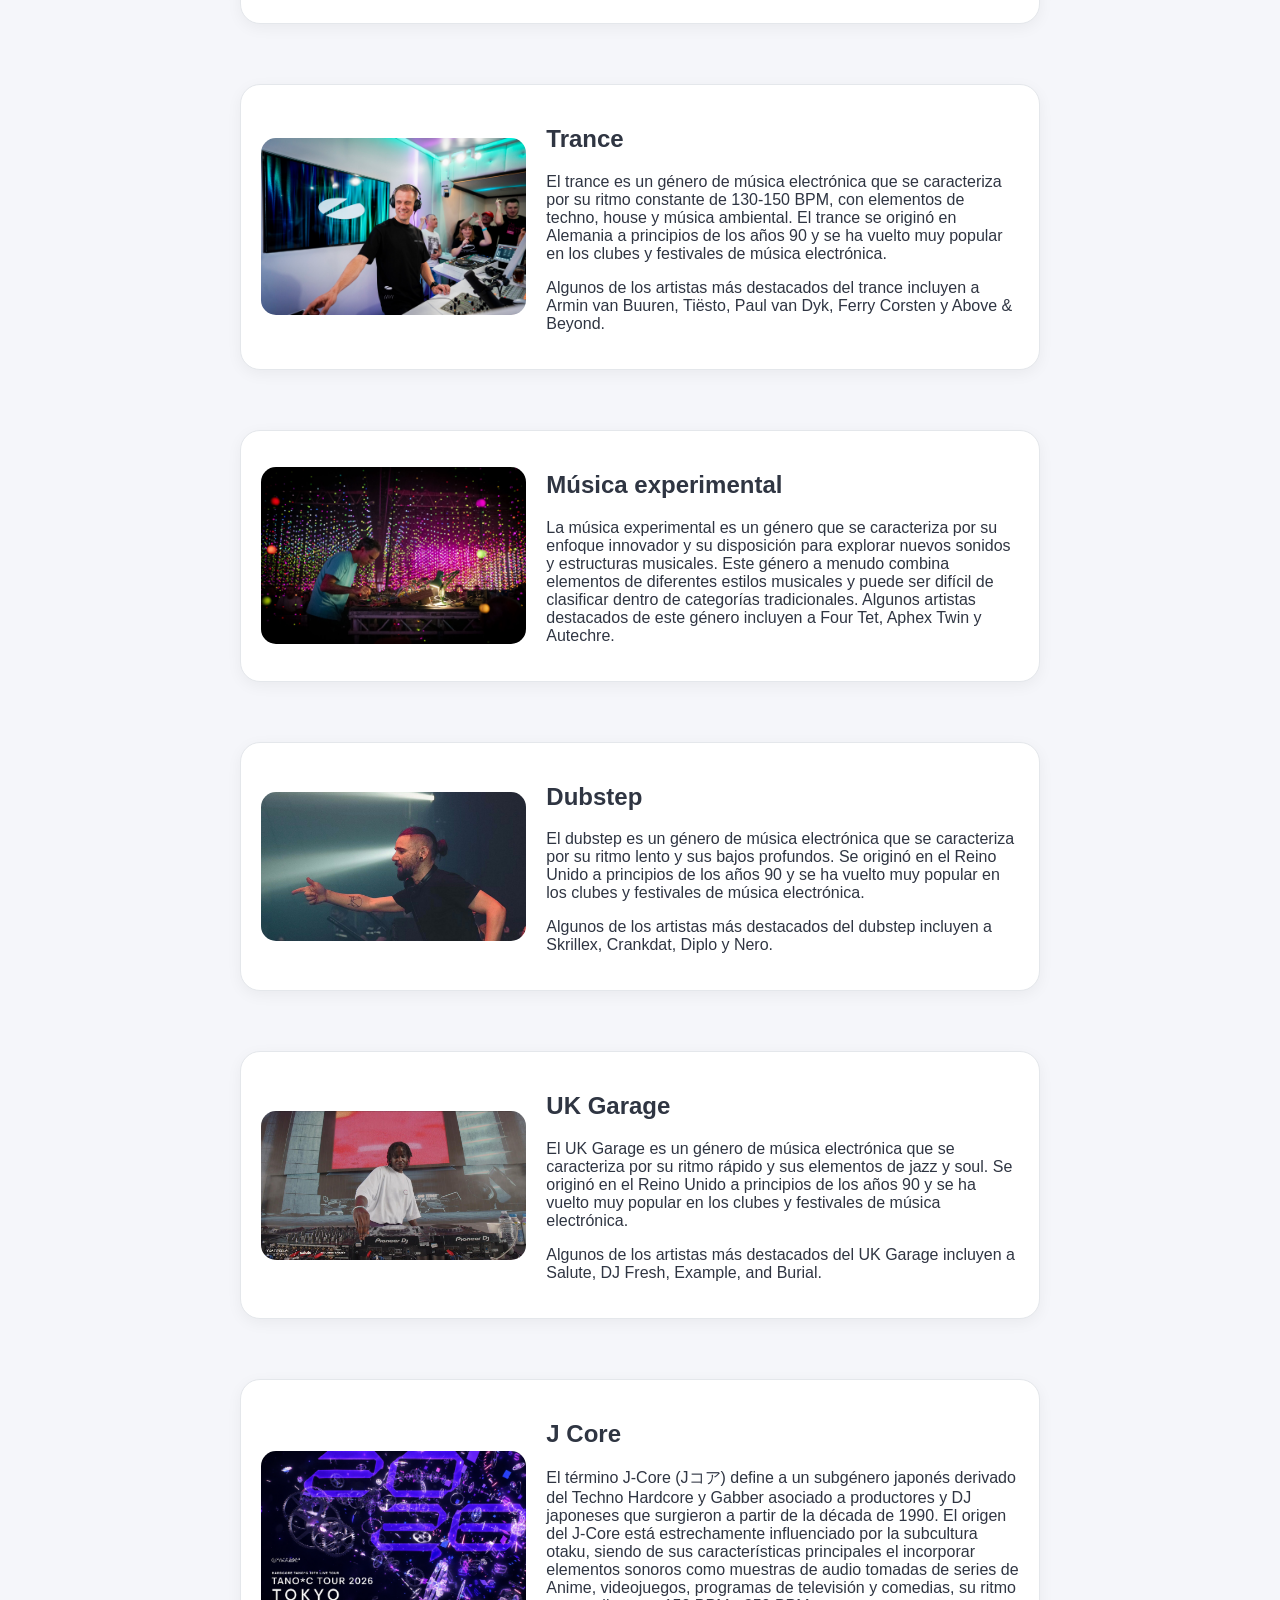
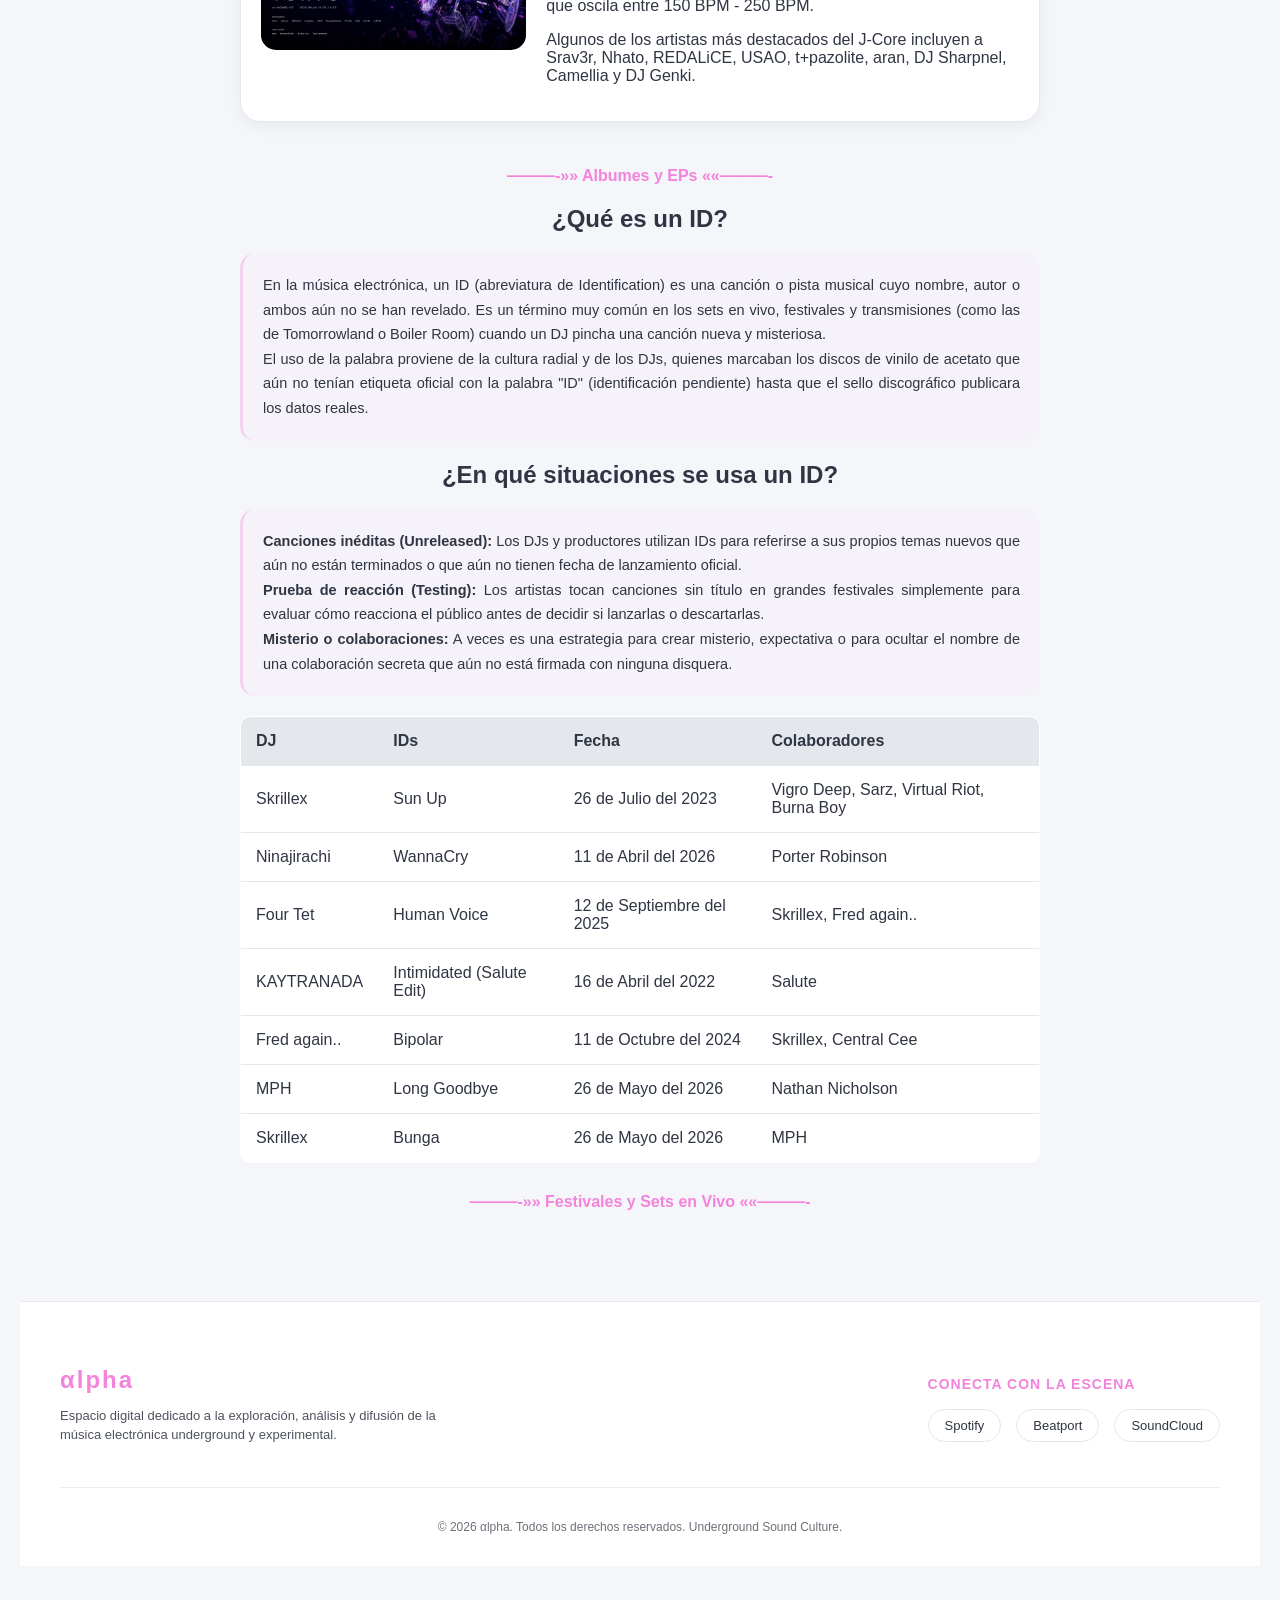
==== commit 5112a38d: "links plataformas de streaming" ====
--- a/index.html
+++ b/index.html
@@ -571,9 +571,9 @@
             <div class="footer-socials">
                 <h4>Conecta con la escena</h4>
                 <div class="social-icons">
-                    <a href="https://spotify.com" target="_blank" class="social-link">Spotify</a>
+                    <a href="https://open.spotify.com/user/31sub5myw2q6czyfy73m6zkhuefe" target="_blank" class="social-link">Spotify</a>
                     <a href="https://www.beatport.com" target="_blank" class="social-link">Beatport</a>
-                    <a href="https://soundcloud.com" target="_blank" class="social-link">SoundCloud</a>
+                    <a href="https://soundcloud.com/djgarrett-797698598" target="_blank" class="social-link">SoundCloud</a>
                 </div>
             </div>
         </div>
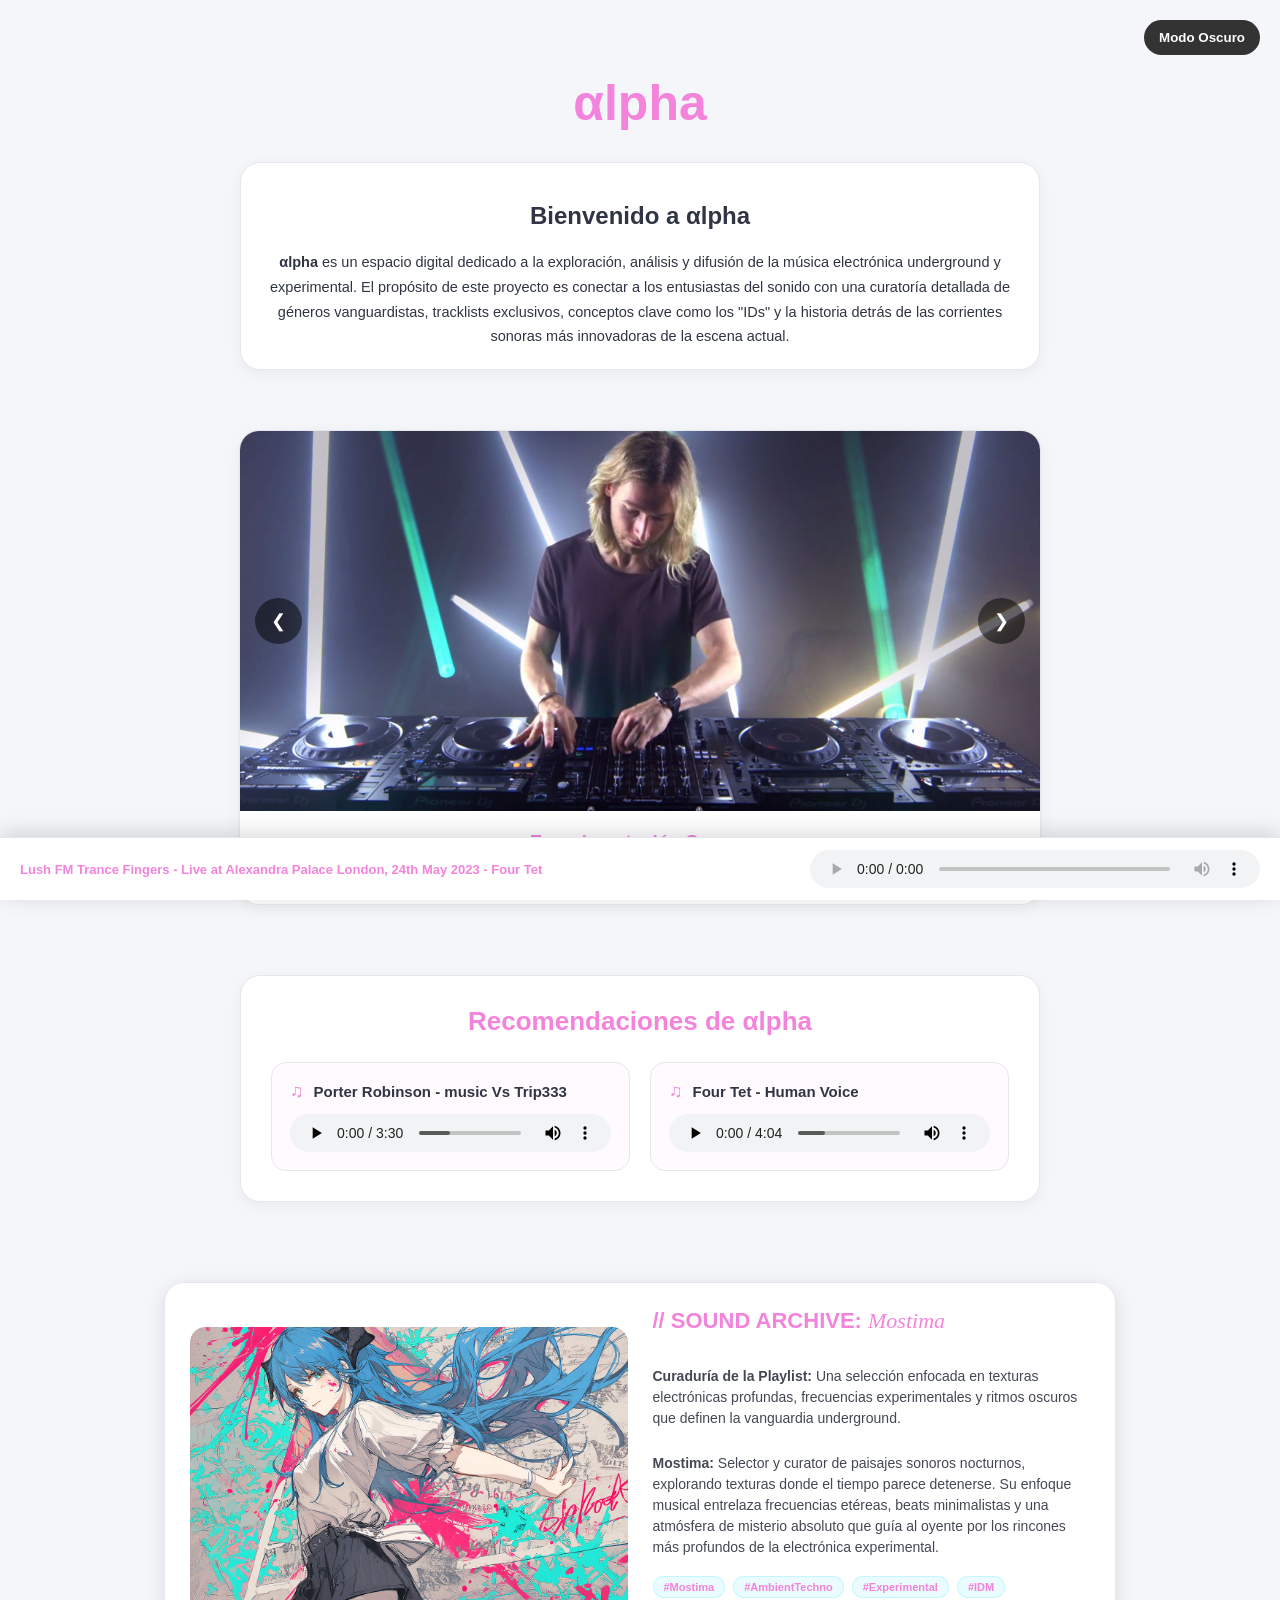
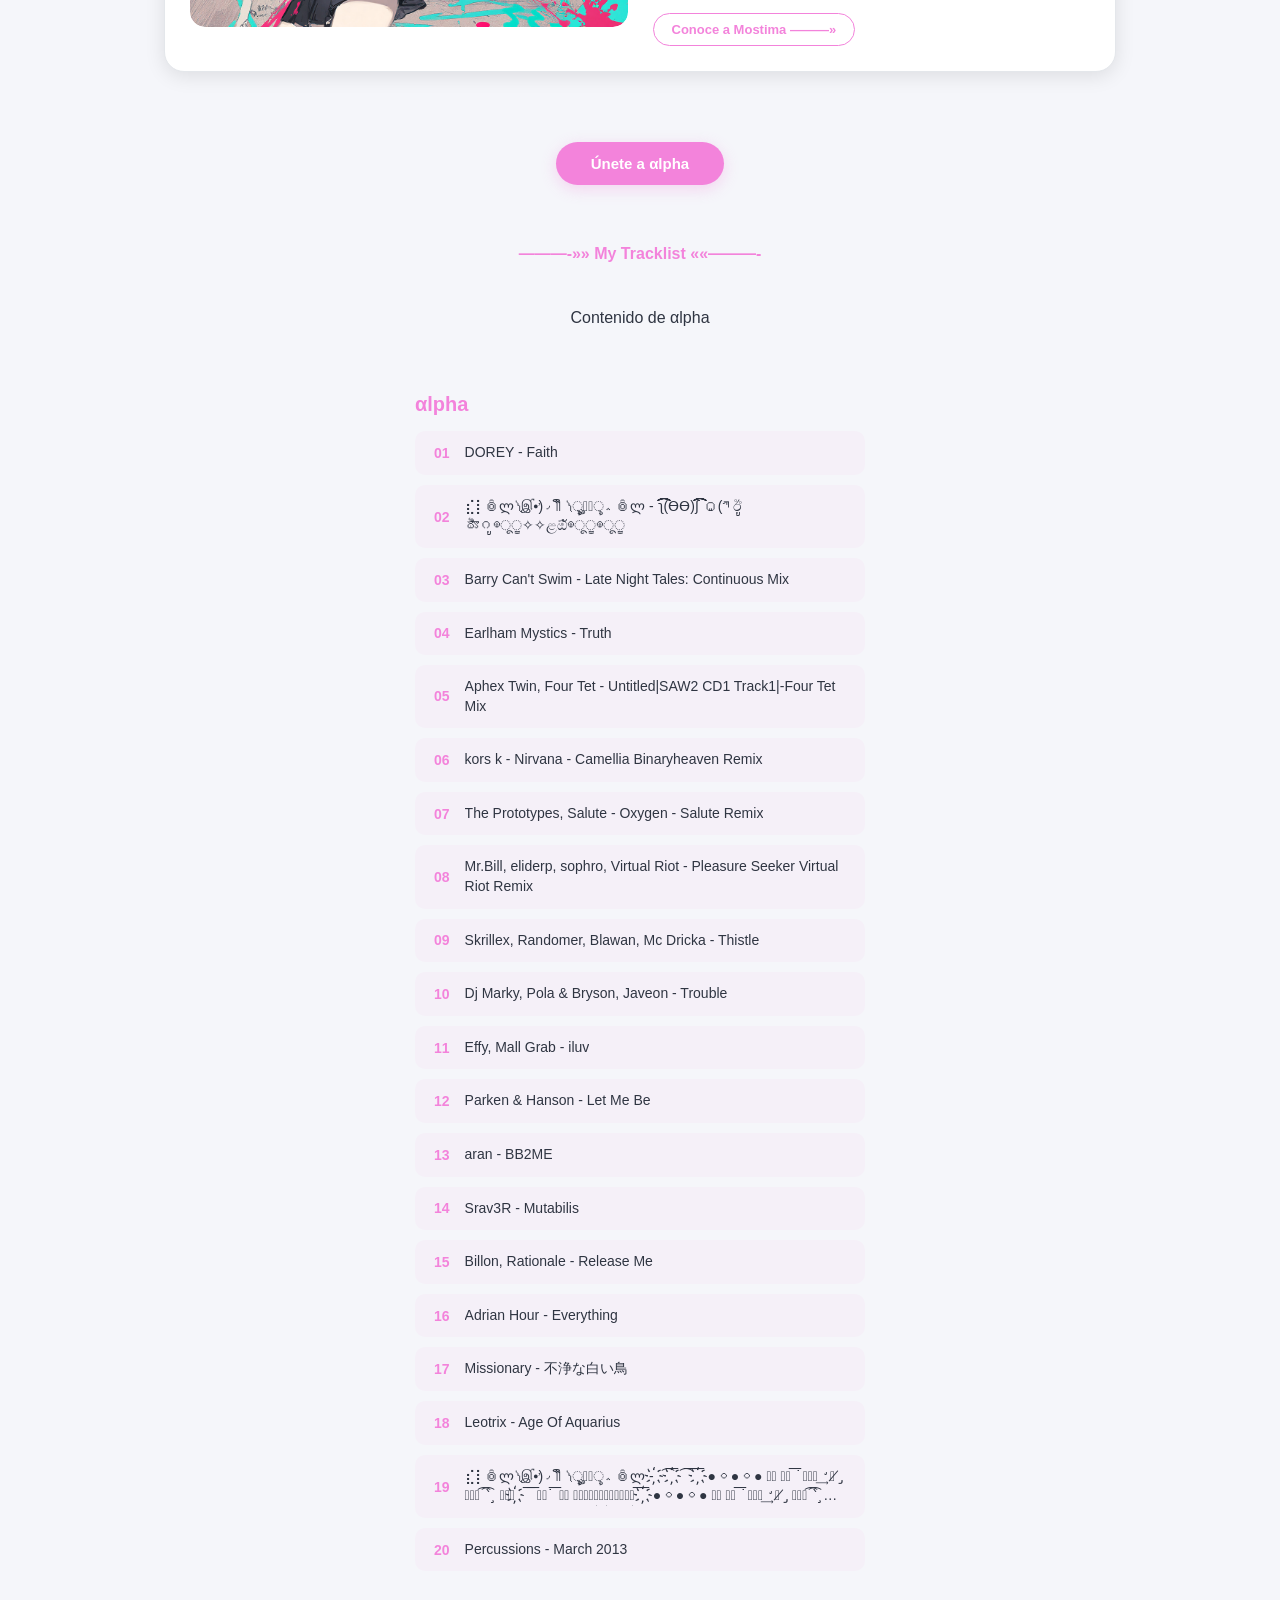
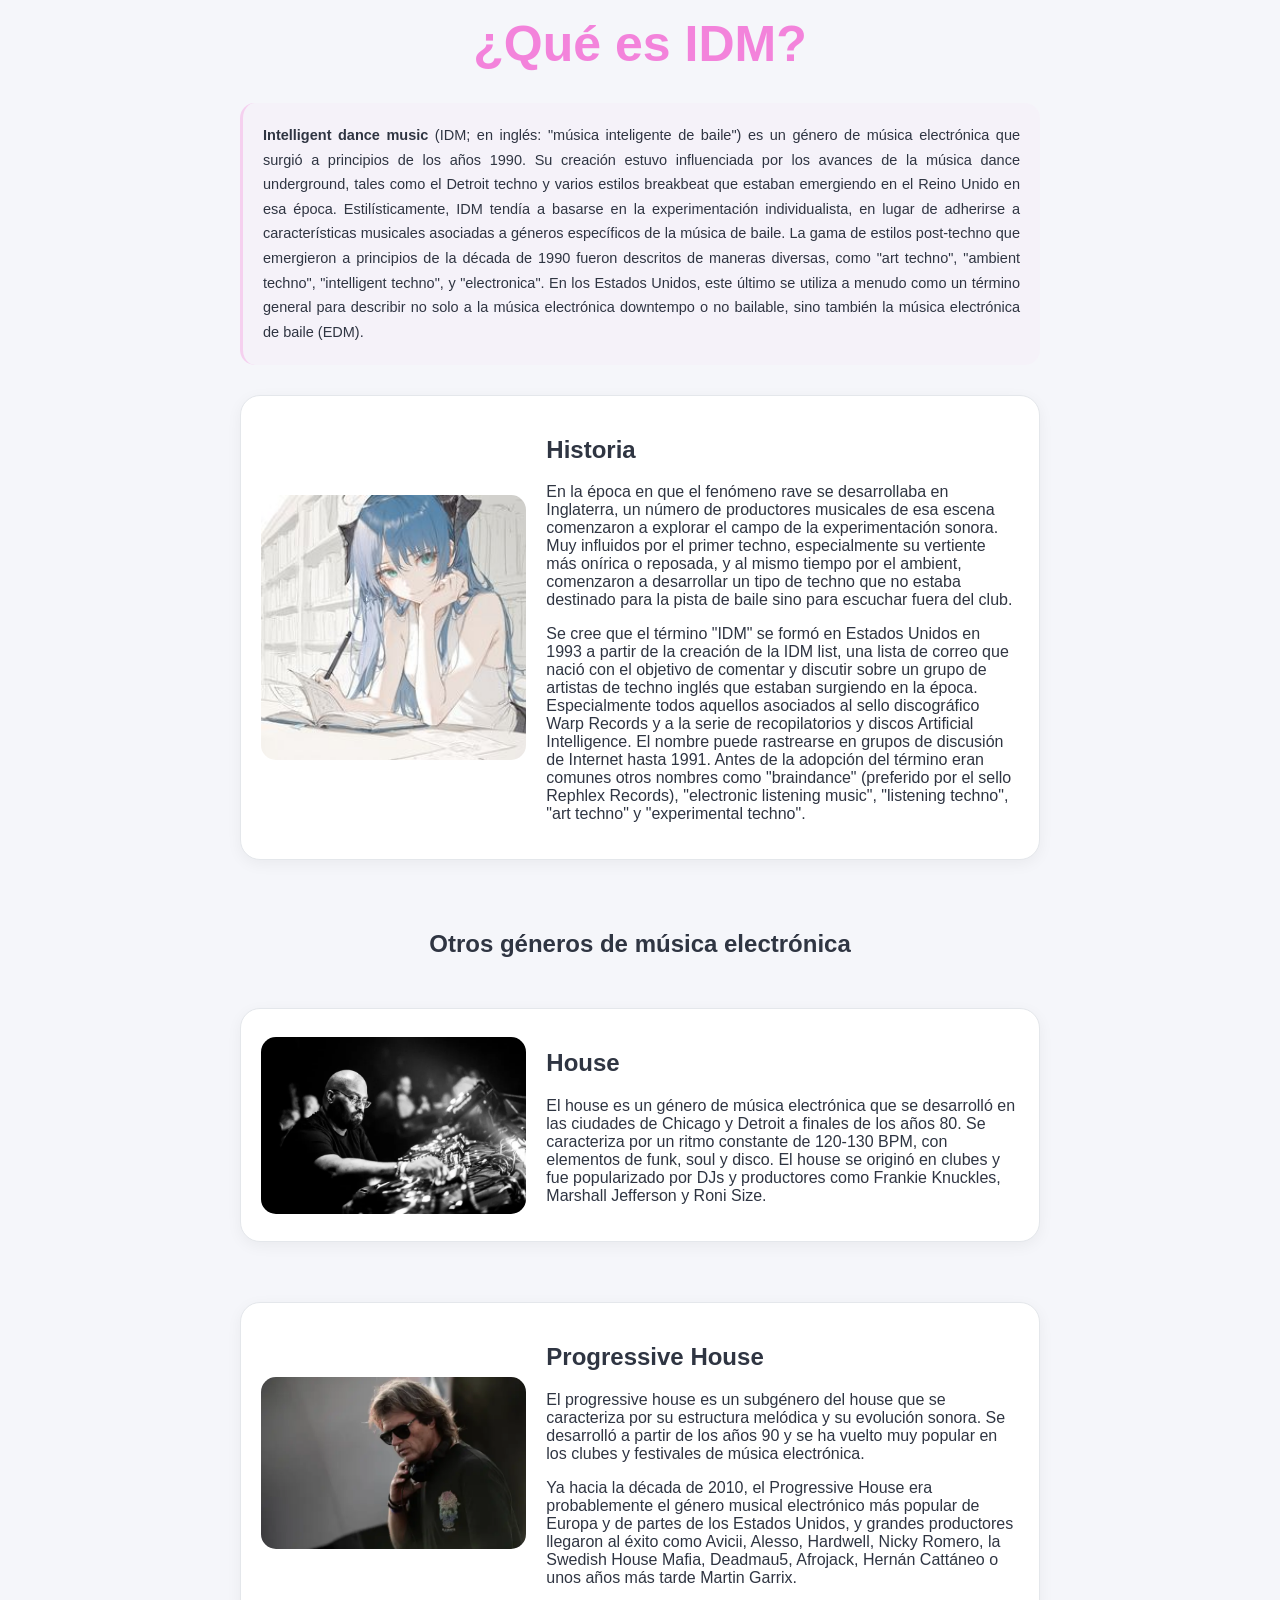
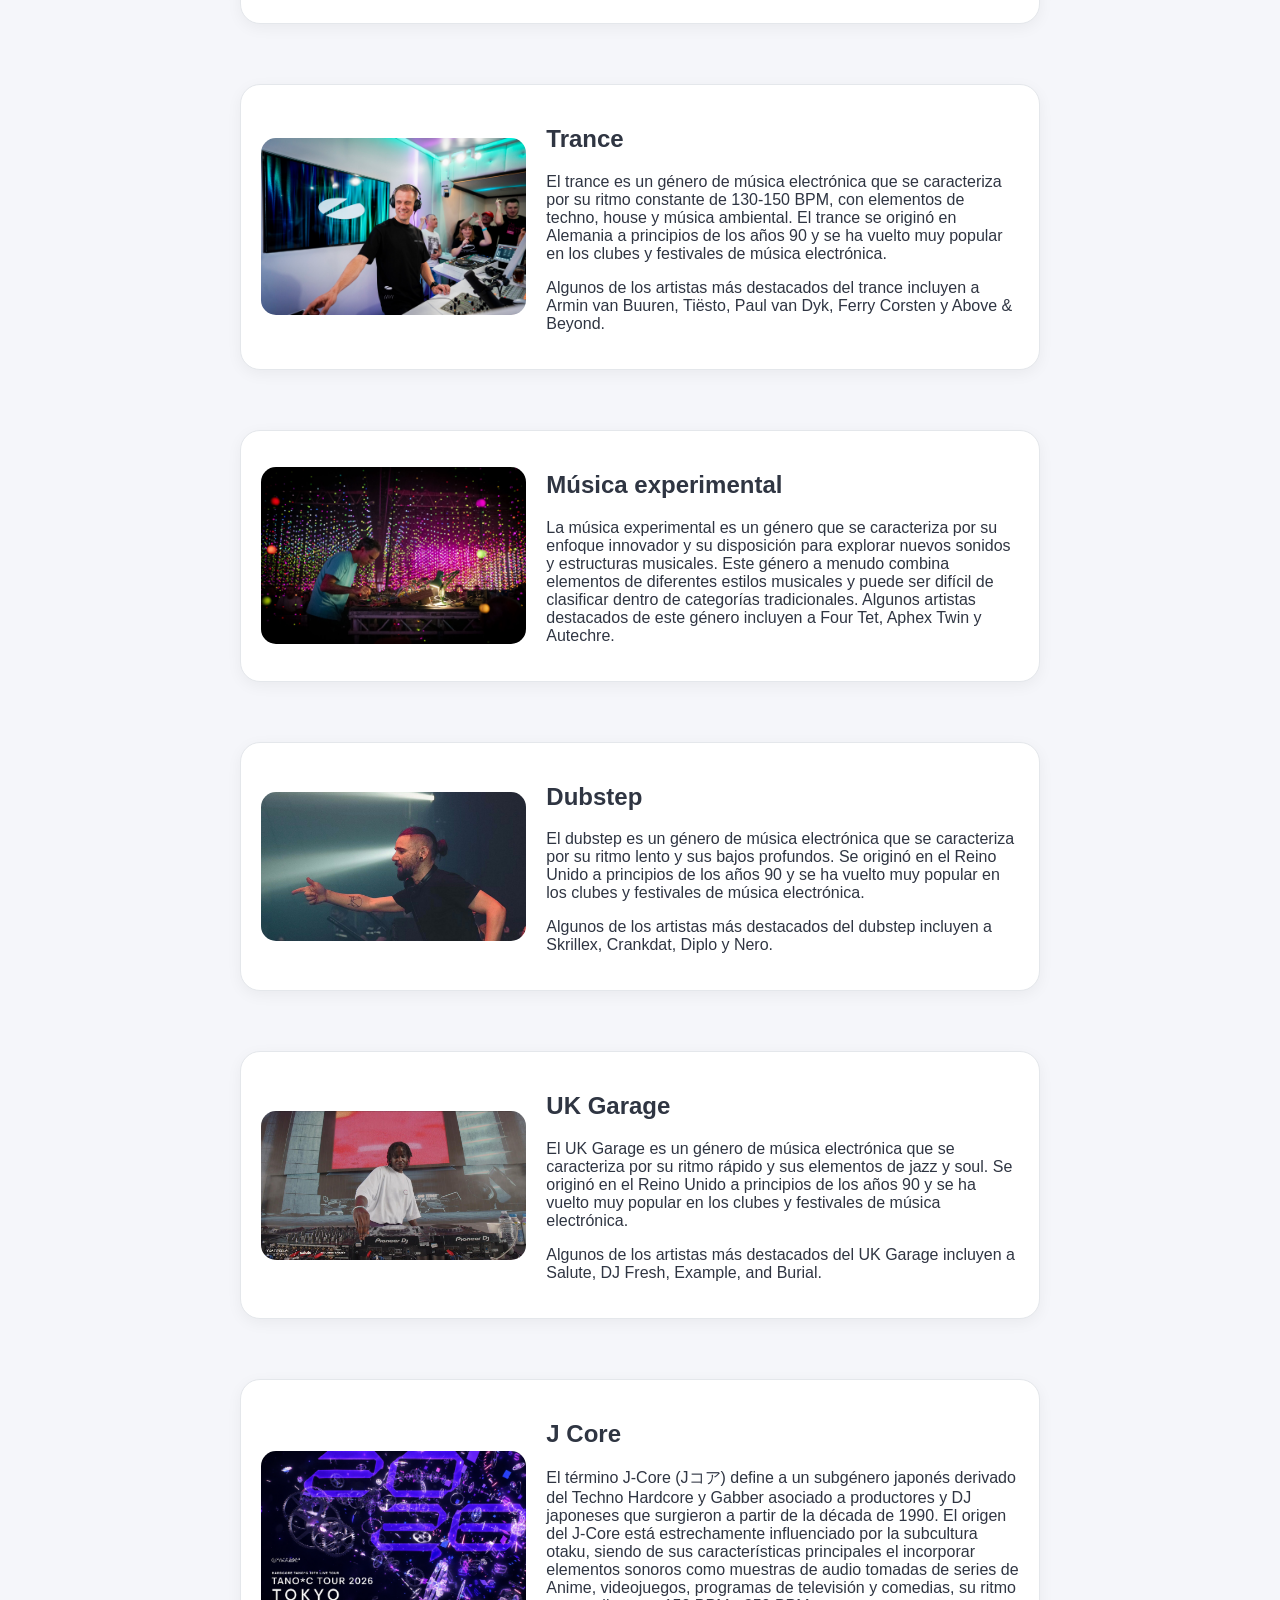
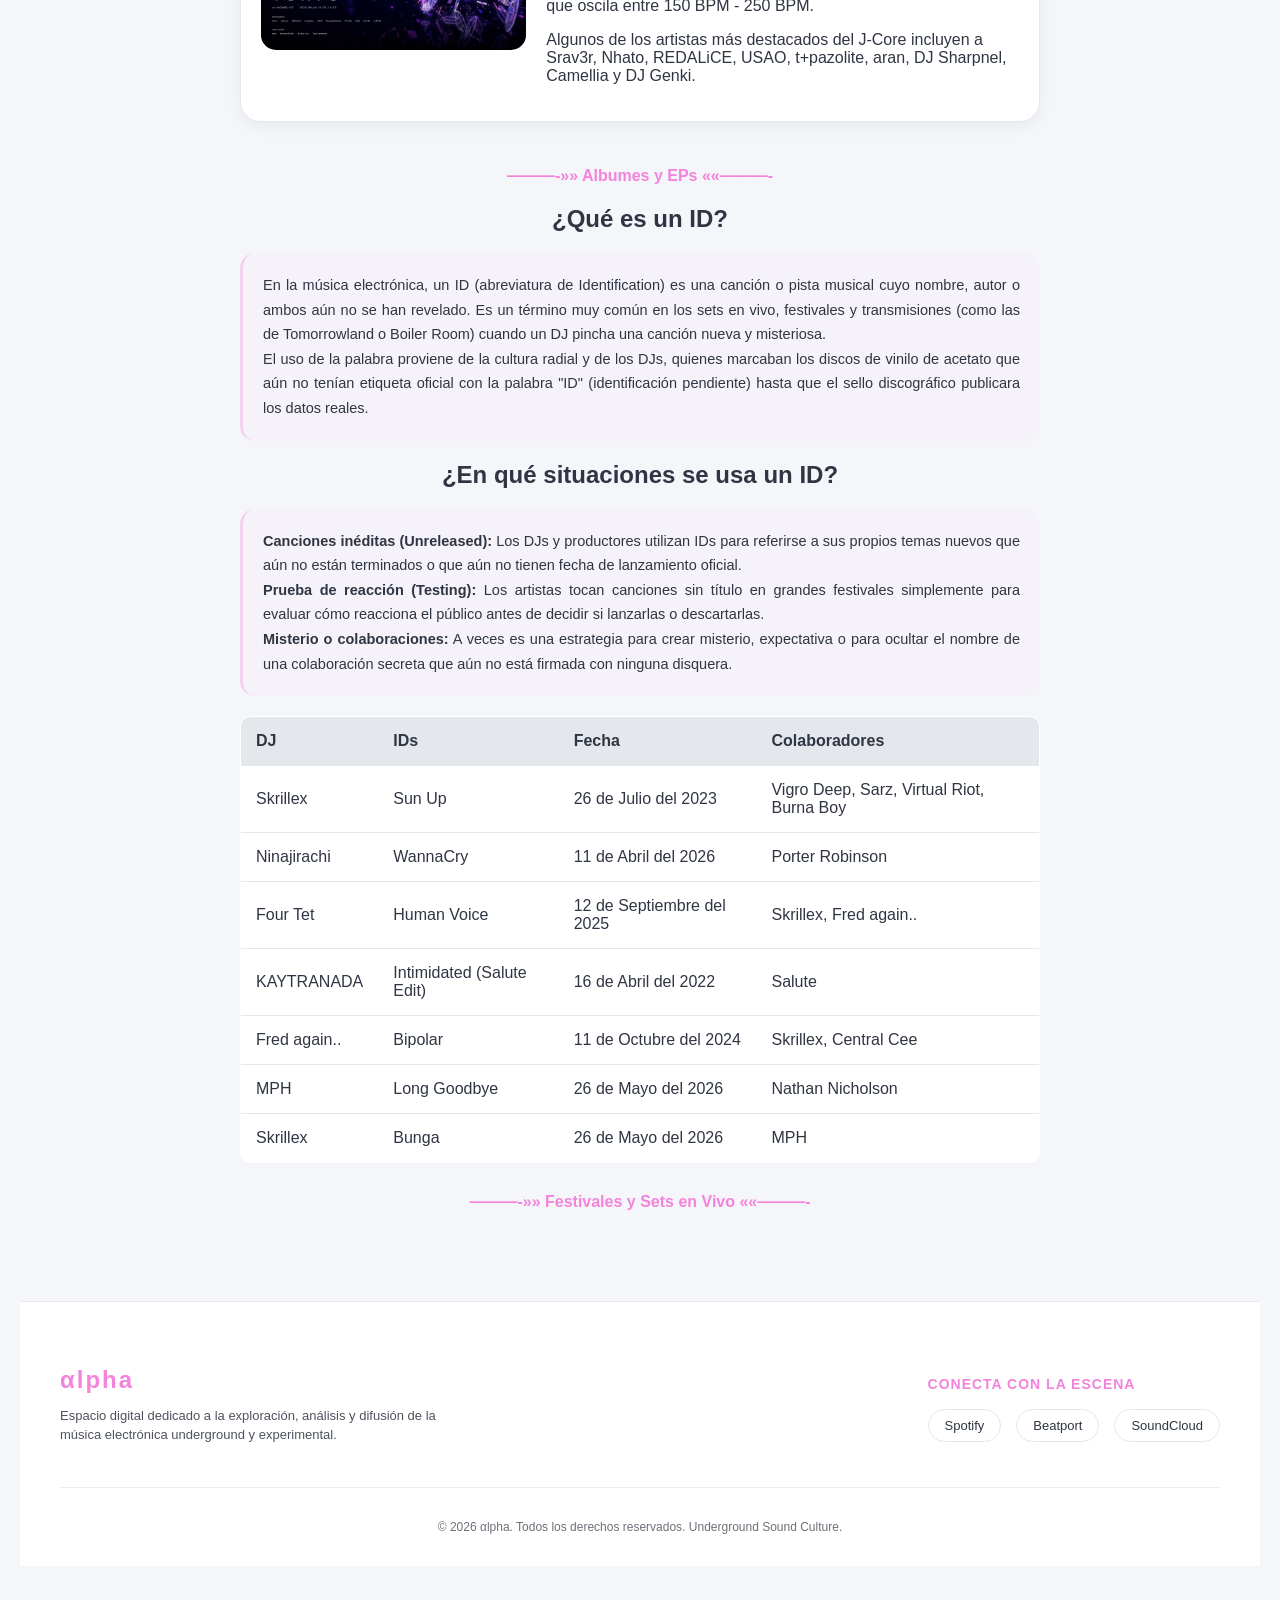
==== commit 7de15948: "icono" ====
--- a/index.html
+++ b/index.html
@@ -5,6 +5,7 @@
     <meta name="viewport" content="width=device-width, initial-scale=1.0">
     <title>αlpha - Música Electrónica Underground</title>
     <link rel="stylesheet" href="styles.css">
+    <!-- <link rel="img"> -->
     
     <style type="text/css">
         /* --- Estilos generales de alpha --- */
@@ -573,7 +574,7 @@
                 <div class="social-icons">
                     <a href="https://open.spotify.com/user/31sub5myw2q6czyfy73m6zkhuefe" target="_blank" class="social-link">Spotify</a>
                     <a href="https://www.beatport.com" target="_blank" class="social-link">Beatport</a>
-                    <a href="https://soundcloud.com/djgarrett-797698598" target="_blank" class="social-link">SoundCloud</a>
+                    <a href="https://soundcloud.com/al_code" target="_blank" class="social-link">SoundCloud</a>
                 </div>
             </div>
         </div>
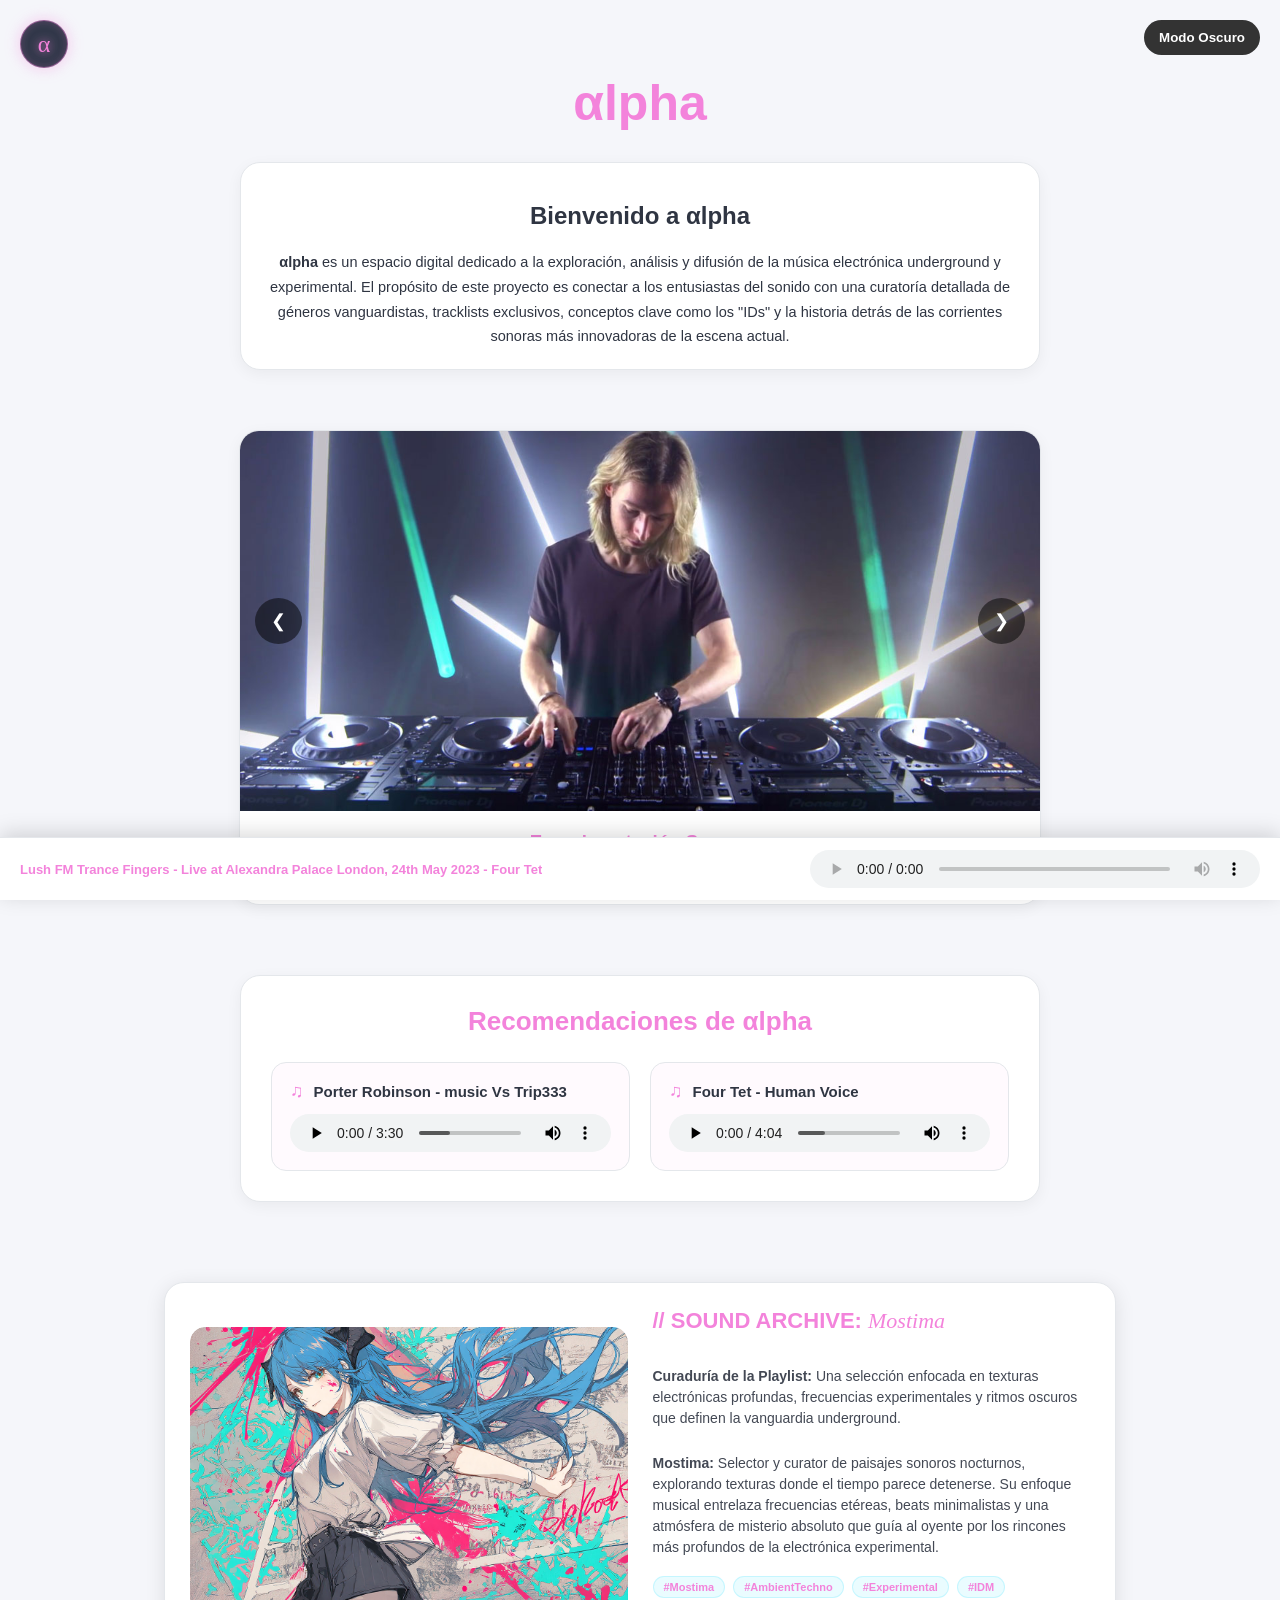
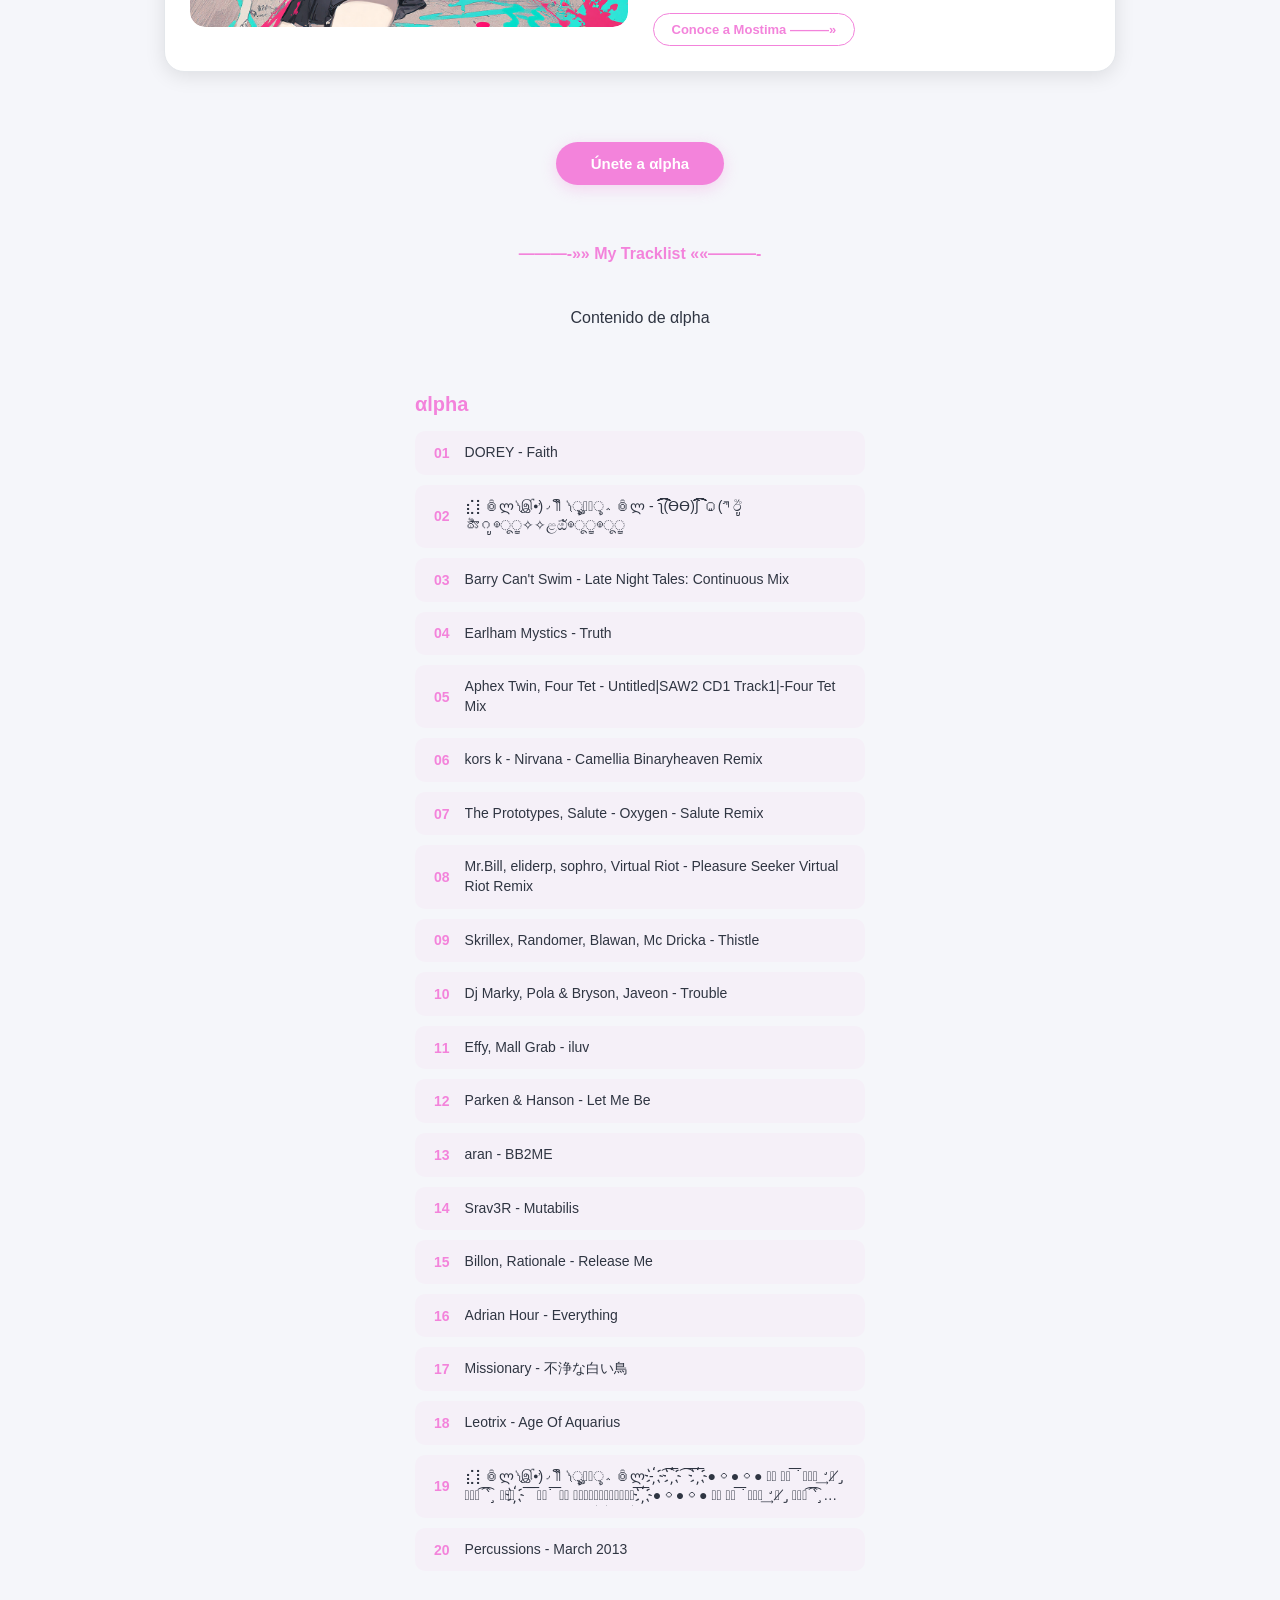
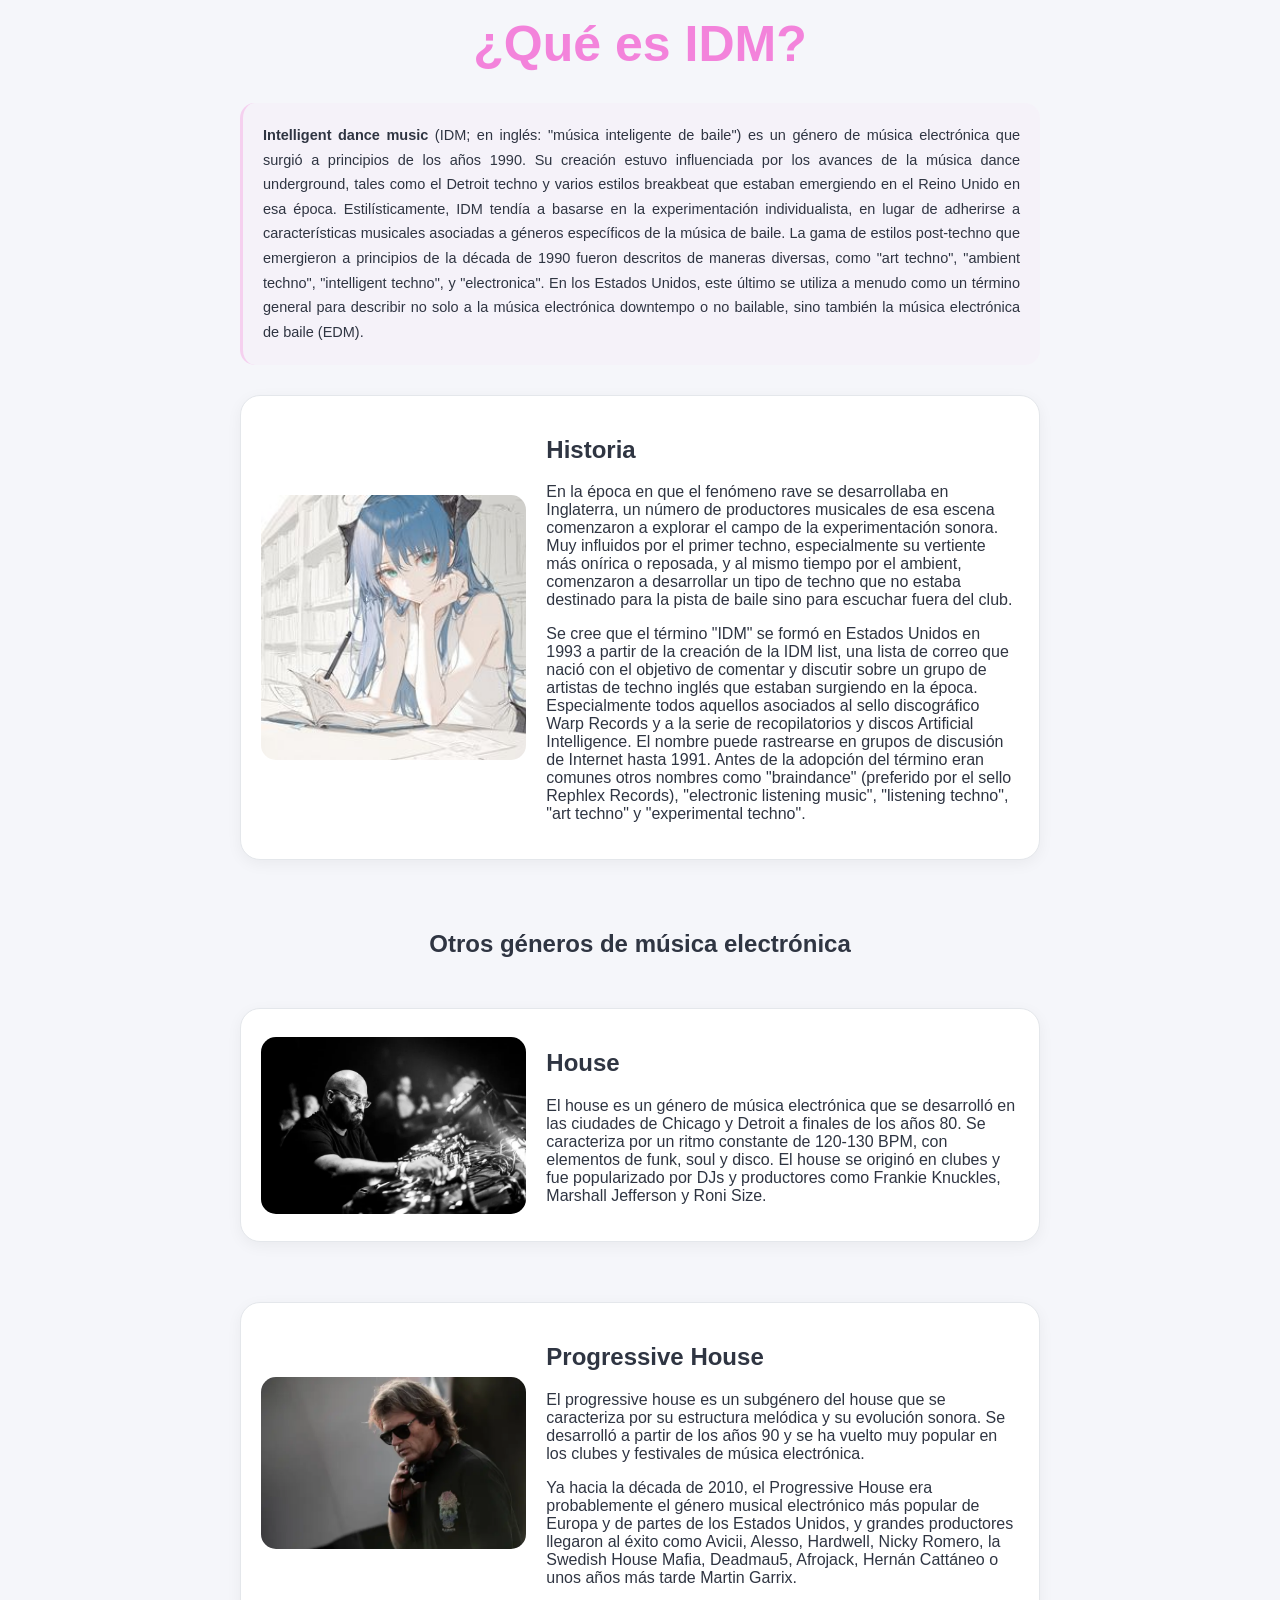
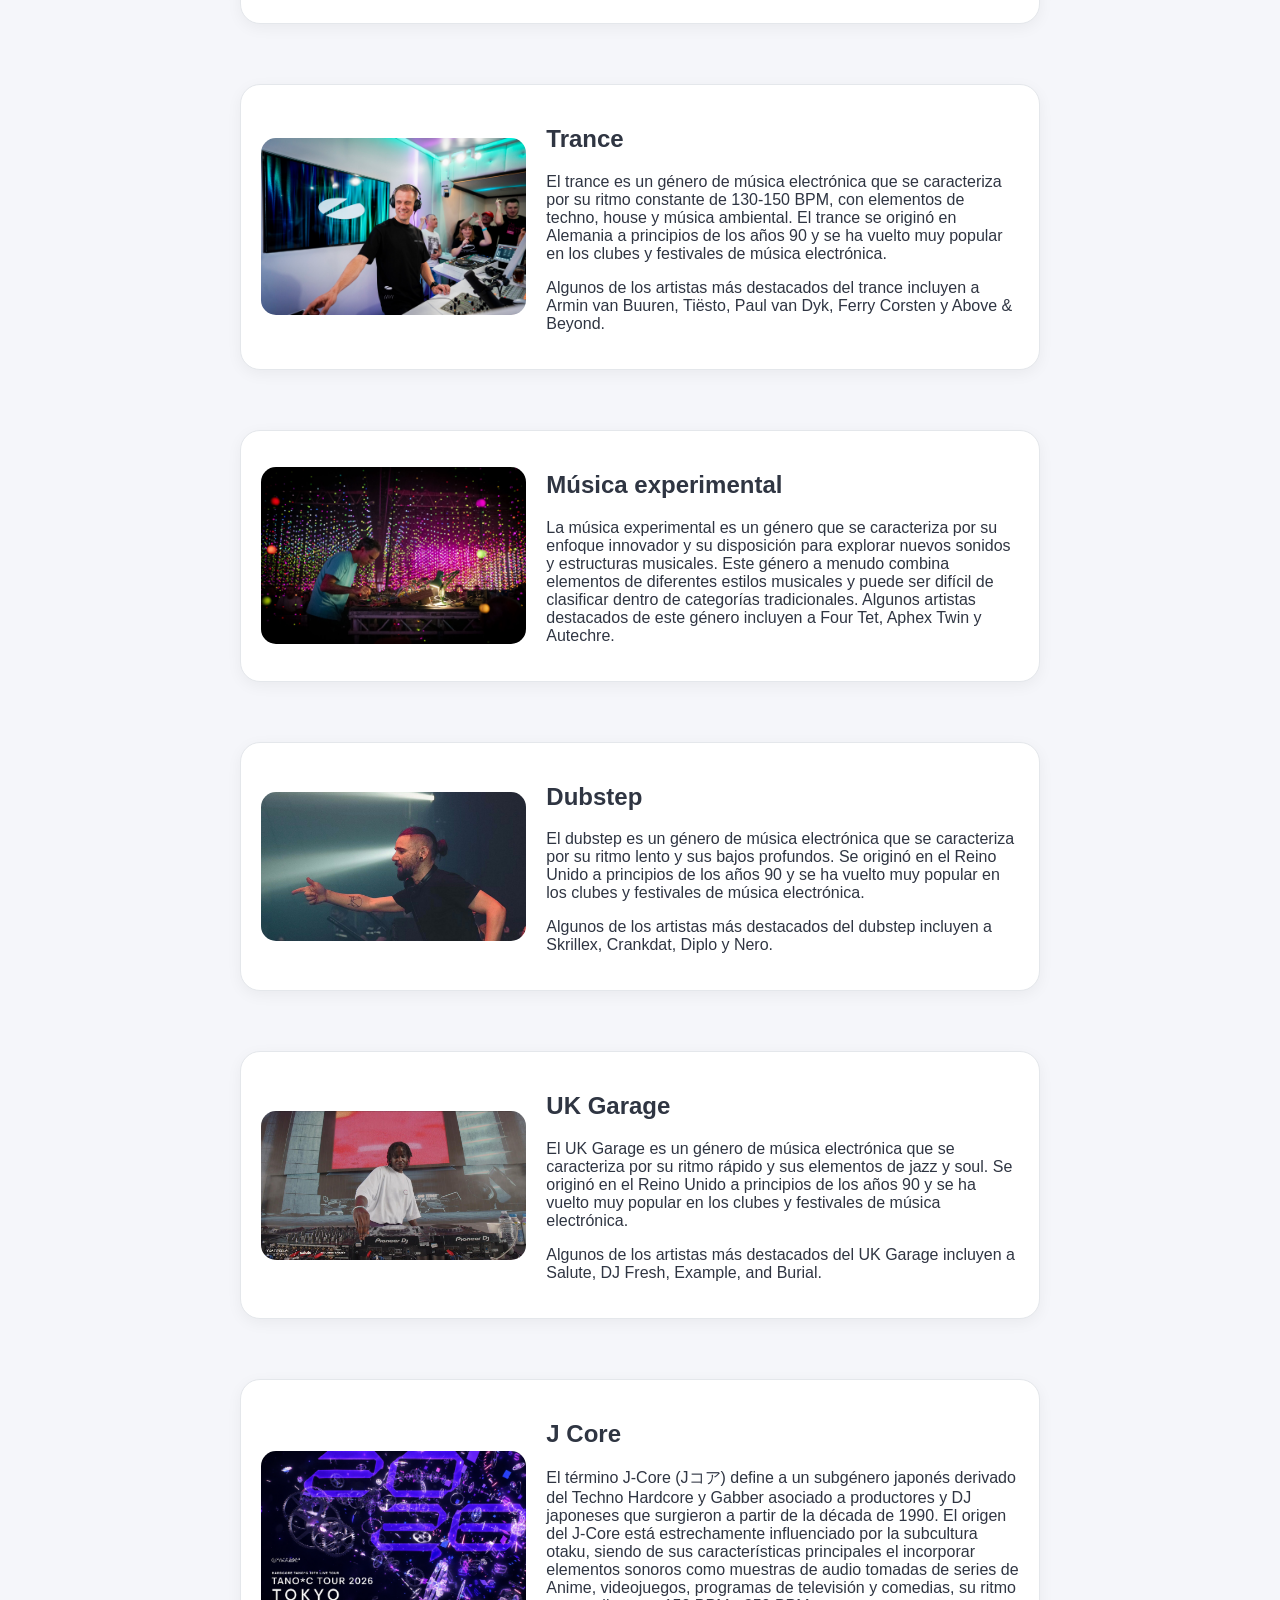
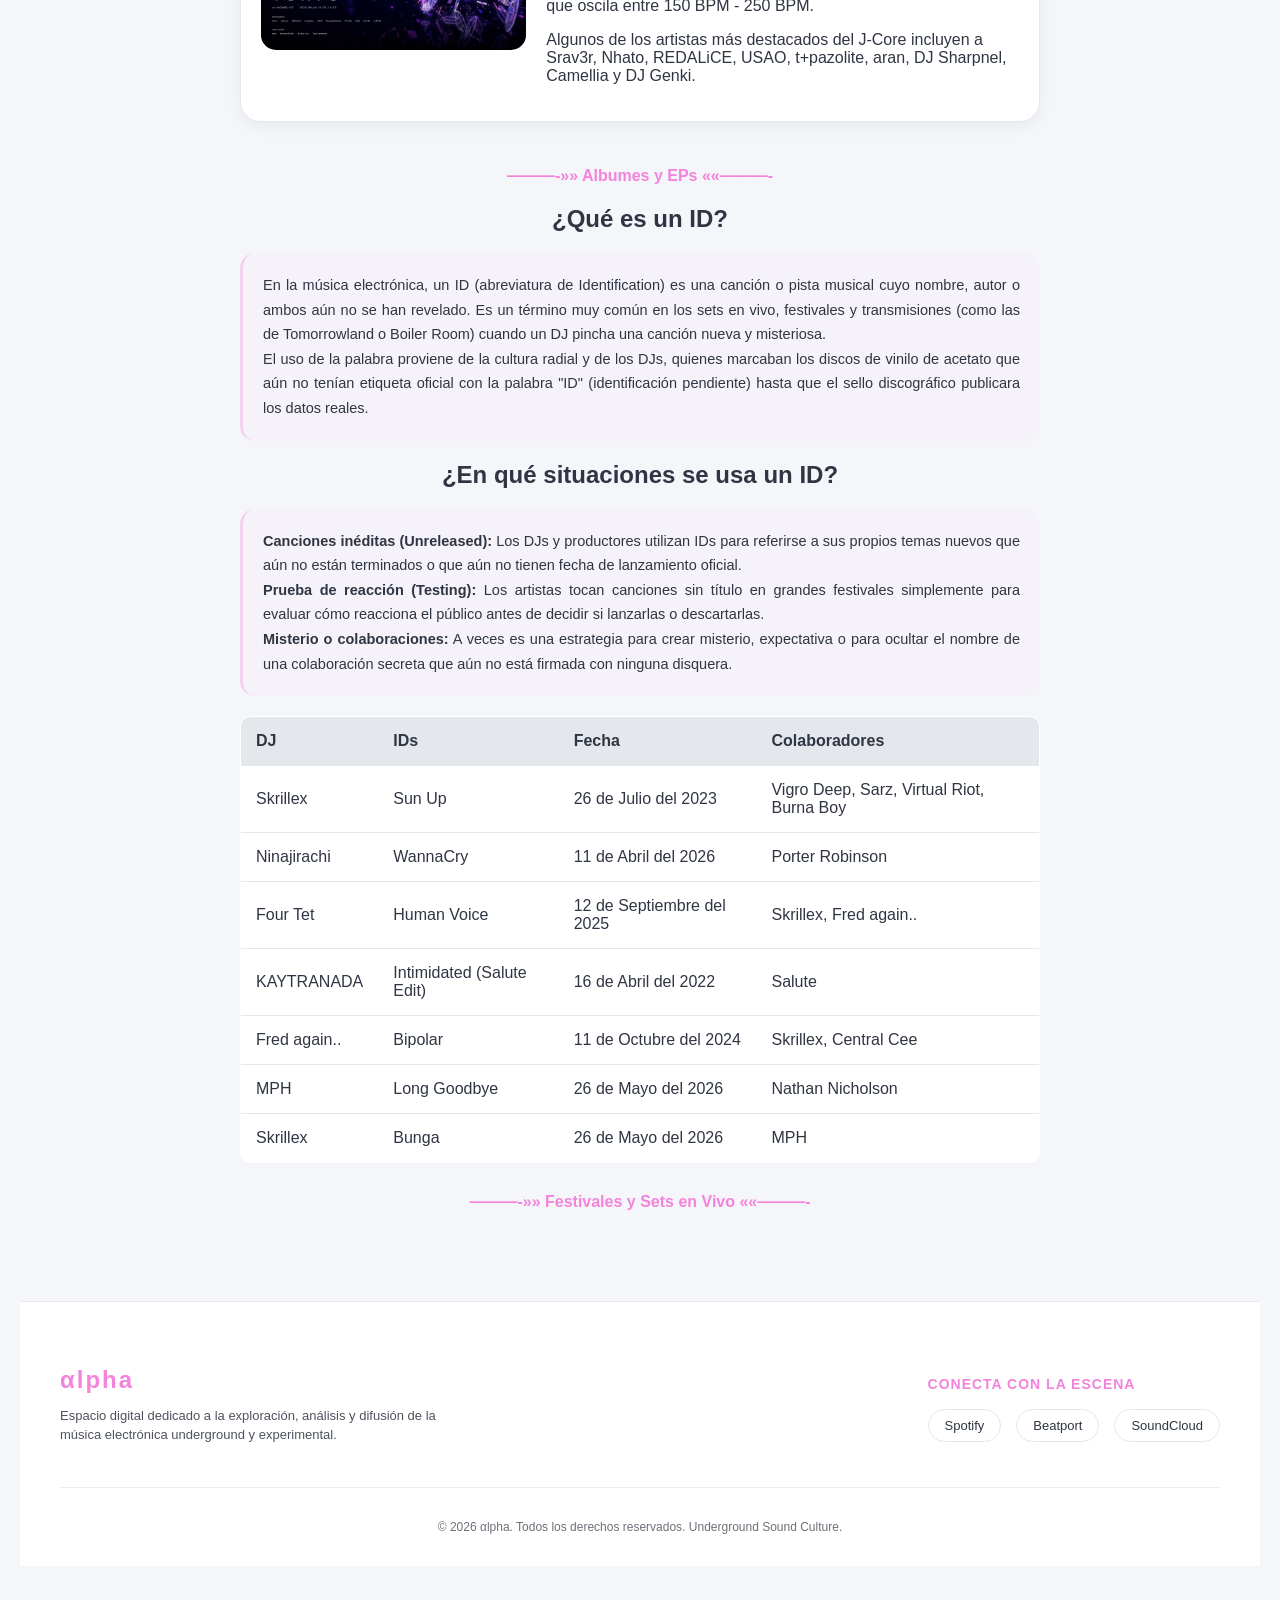
==== commit f486ccd6: "aegis" ====
--- a/index.html
+++ b/index.html
@@ -251,11 +251,65 @@
             opacity: 0.7;
             box-sizing: border-box;
         }
+/* Botón de Acceso Portal Aegis */
+.aegis-portal-btn {
+    position: fixed;
+    top: 20px;
+    left: 20px;
+    width: 48px;
+    height: 48px;
+    background: rgba(15, 23, 42, 0.85);
+    border: 1px solid rgba(243, 131, 219, 0.5);
+    border-radius: 50%;
+    display: flex;
+    align-items: center;
+    justify-content: center;
+    cursor: pointer;
+    z-index: 1000;
+    backdrop-filter: blur(10px);
+    -webkit-backdrop-filter: blur(10px);
+    box-shadow: 0 0 15px rgba(243, 131, 219, 0.4), inset 0 0 8px rgba(243, 131, 219, 0.2);
+    animation: aegisAura 3s infinite ease-in-out;
+    transition: all 0.3s cubic-bezier(0.16, 1, 0.3, 1);
+}
+
+.aegis-portal-btn .alpha-symbol {
+    font-family: 'EB Garamond', serif;
+    font-size: 1.5rem;
+    color: #f383db;
+    text-shadow: 0 0 10px rgba(243, 131, 219, 0.9);
+    line-height: 1;
+}
+
+.aegis-portal-btn:hover {
+    transform: scale(1.12);
+    background: rgba(243, 131, 219, 0.25);
+    border-color: rgba(243, 131, 219, 1);
+    box-shadow: 0 0 25px rgba(243, 131, 219, 0.7), inset 0 0 12px rgba(243, 131, 219, 0.4);
+}
+
+/* Animación del aura brillante */
+@keyframes aegisAura {
+    0% {
+        box-shadow: 0 0 10px rgba(243, 131, 219, 0.3), inset 0 0 5px rgba(243, 131, 219, 0.1);
+    }
+    50% {
+        box-shadow: 0 0 22px rgba(243, 131, 219, 0.6), inset 0 0 10px rgba(243, 131, 219, 0.3);
+    }
+    100% {
+        box-shadow: 0 0 10px rgba(243, 131, 219, 0.3), inset 0 0 5px rgba(243, 131, 219, 0.1);
+    }
+}
     </style>
 </head>
 <body>
 
     <button id="boton-modo" class="btn-modo">Modo Oscuro</button>
+
+    <!-- Botón de Acceso a Aegis con Contraseña -->
+<button class="aegis-portal-btn" onclick="verificarAegis()" title="Acceso a Aegis">
+    <span class="alpha-symbol">α</span>
+</button>
 
     <h1>αlpha</h1>
 
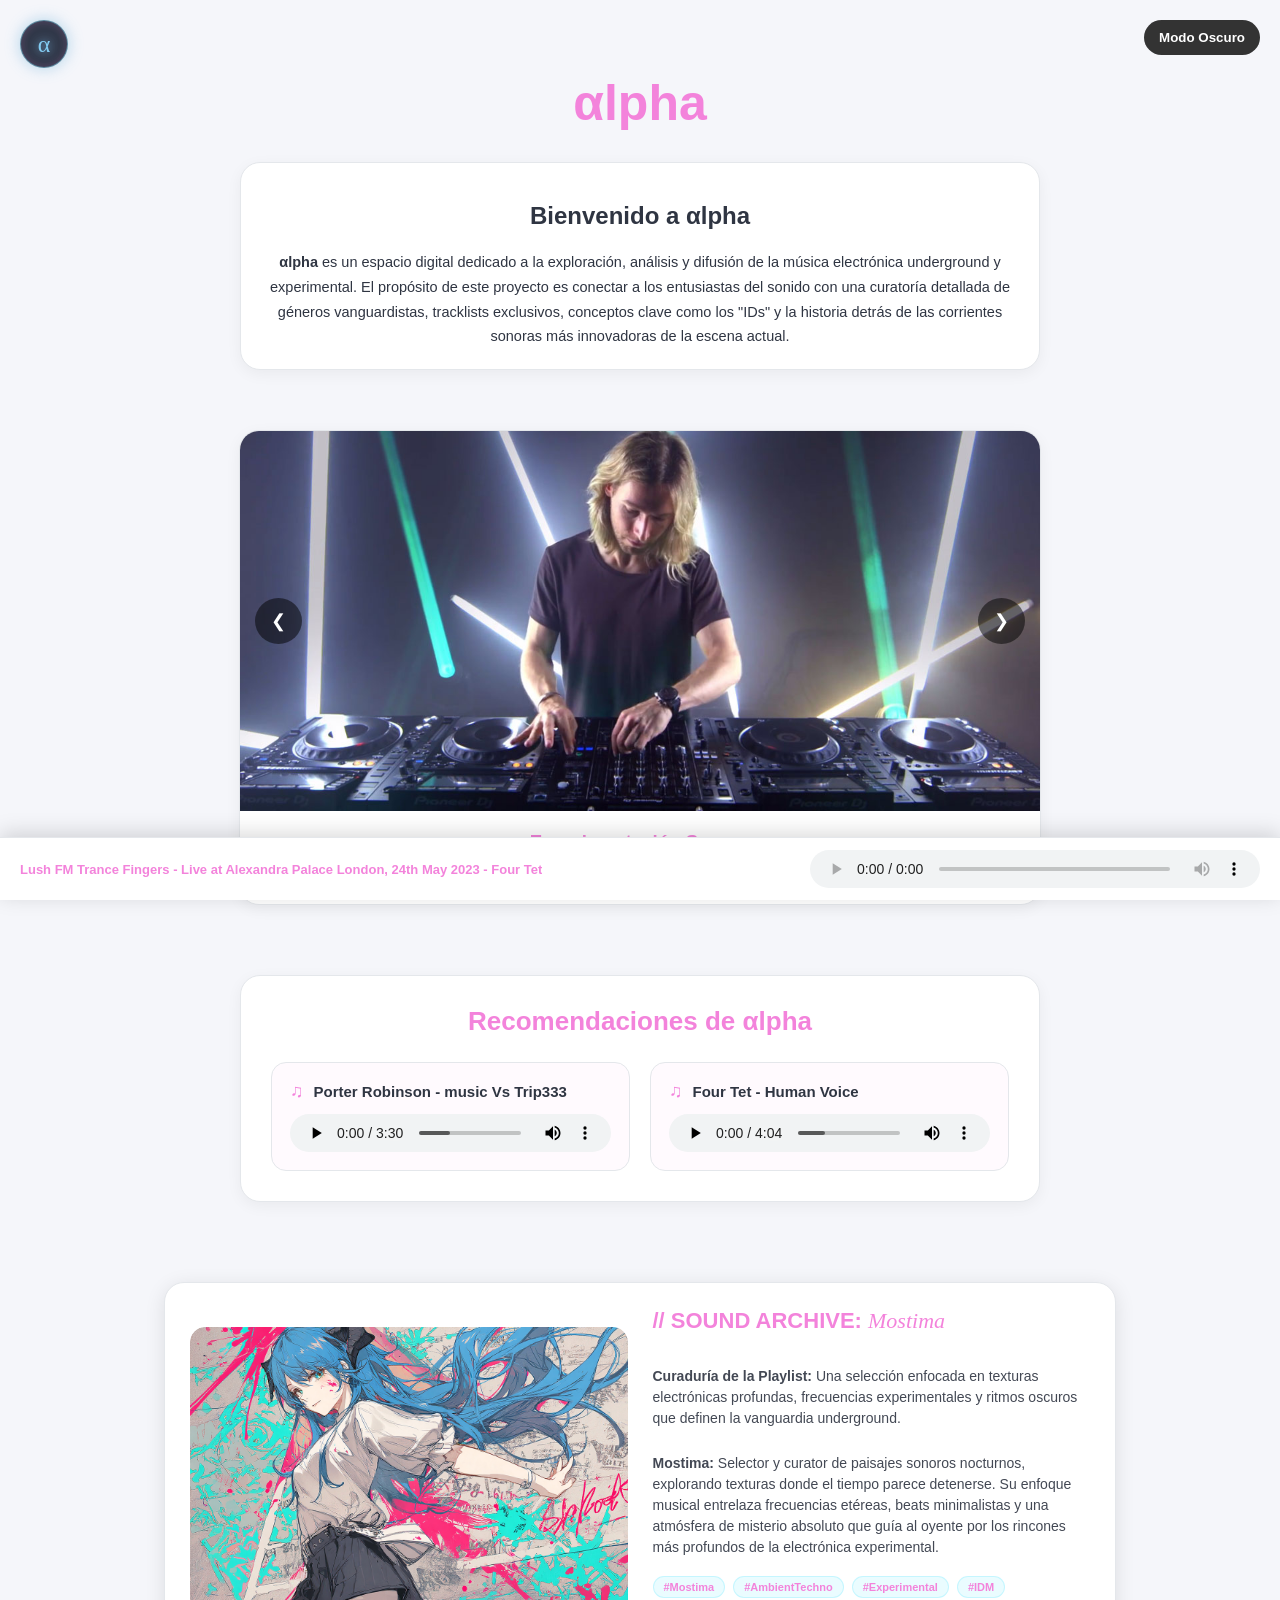
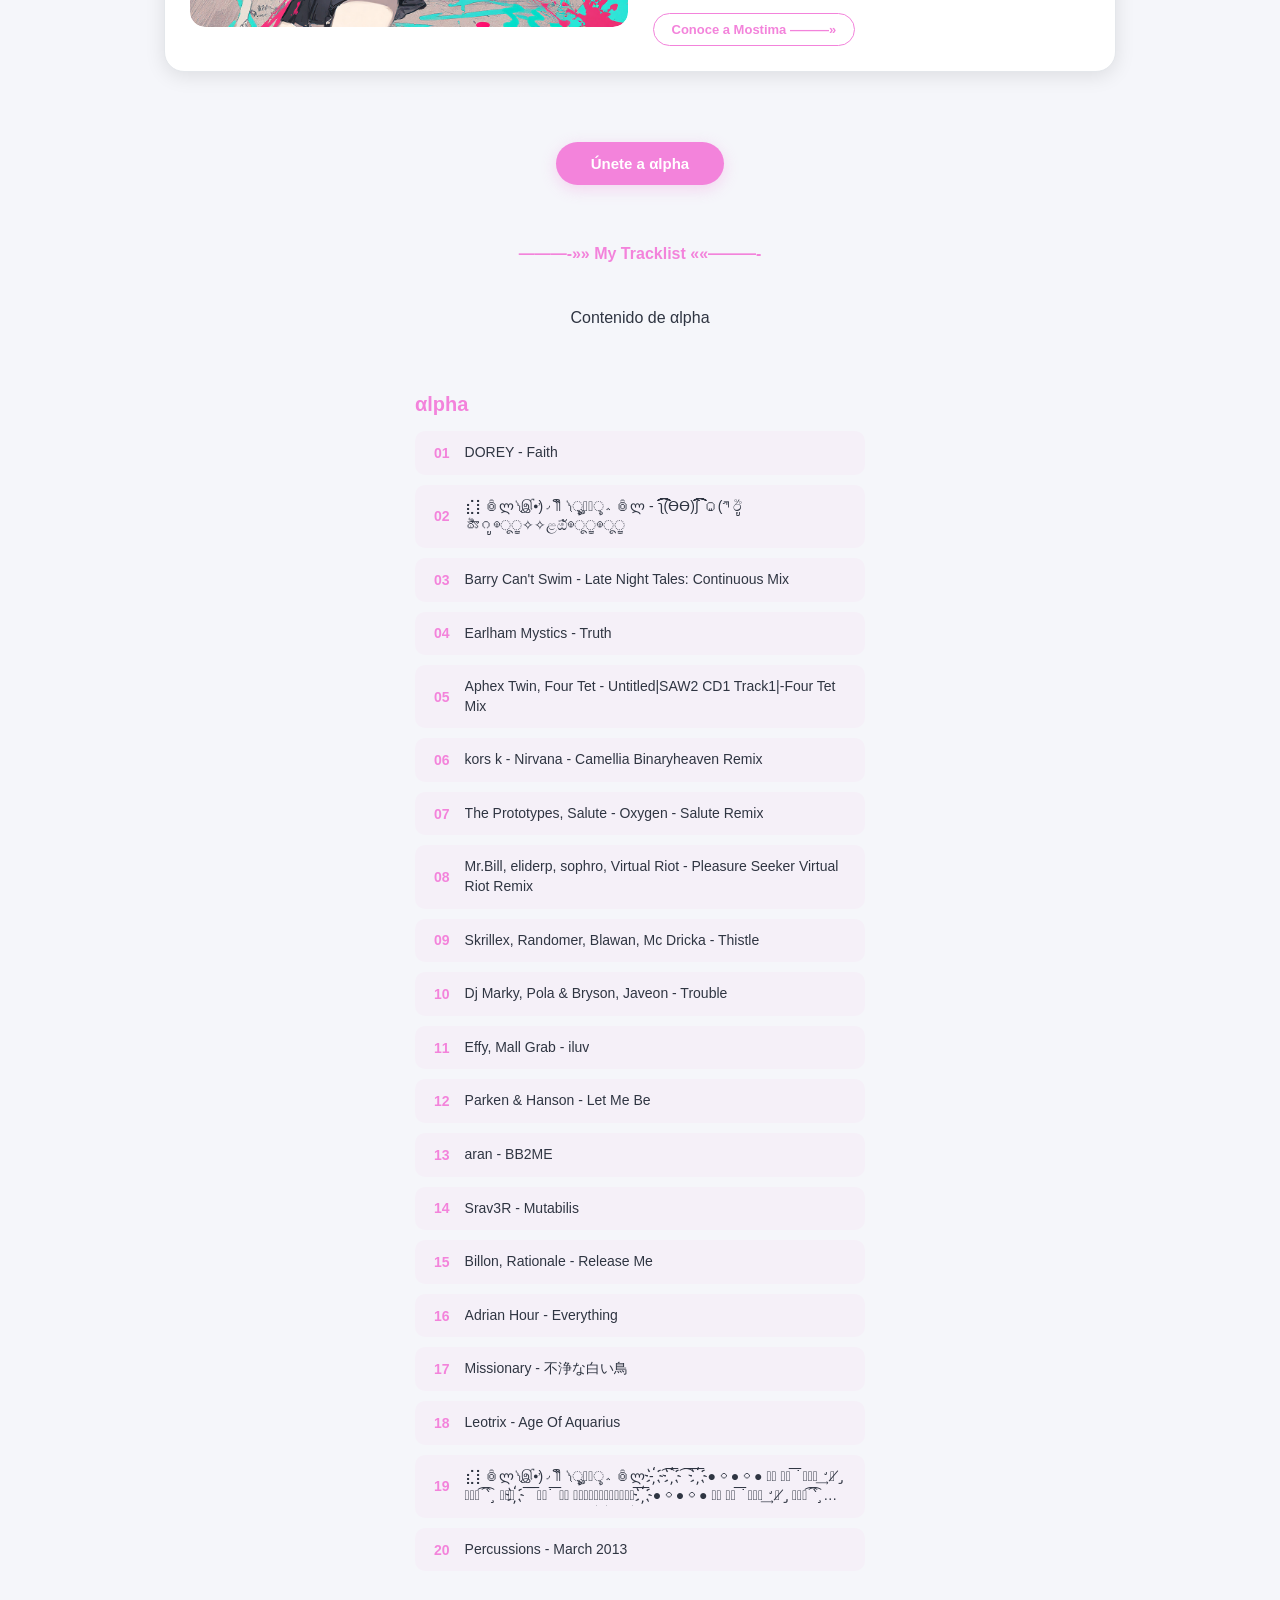
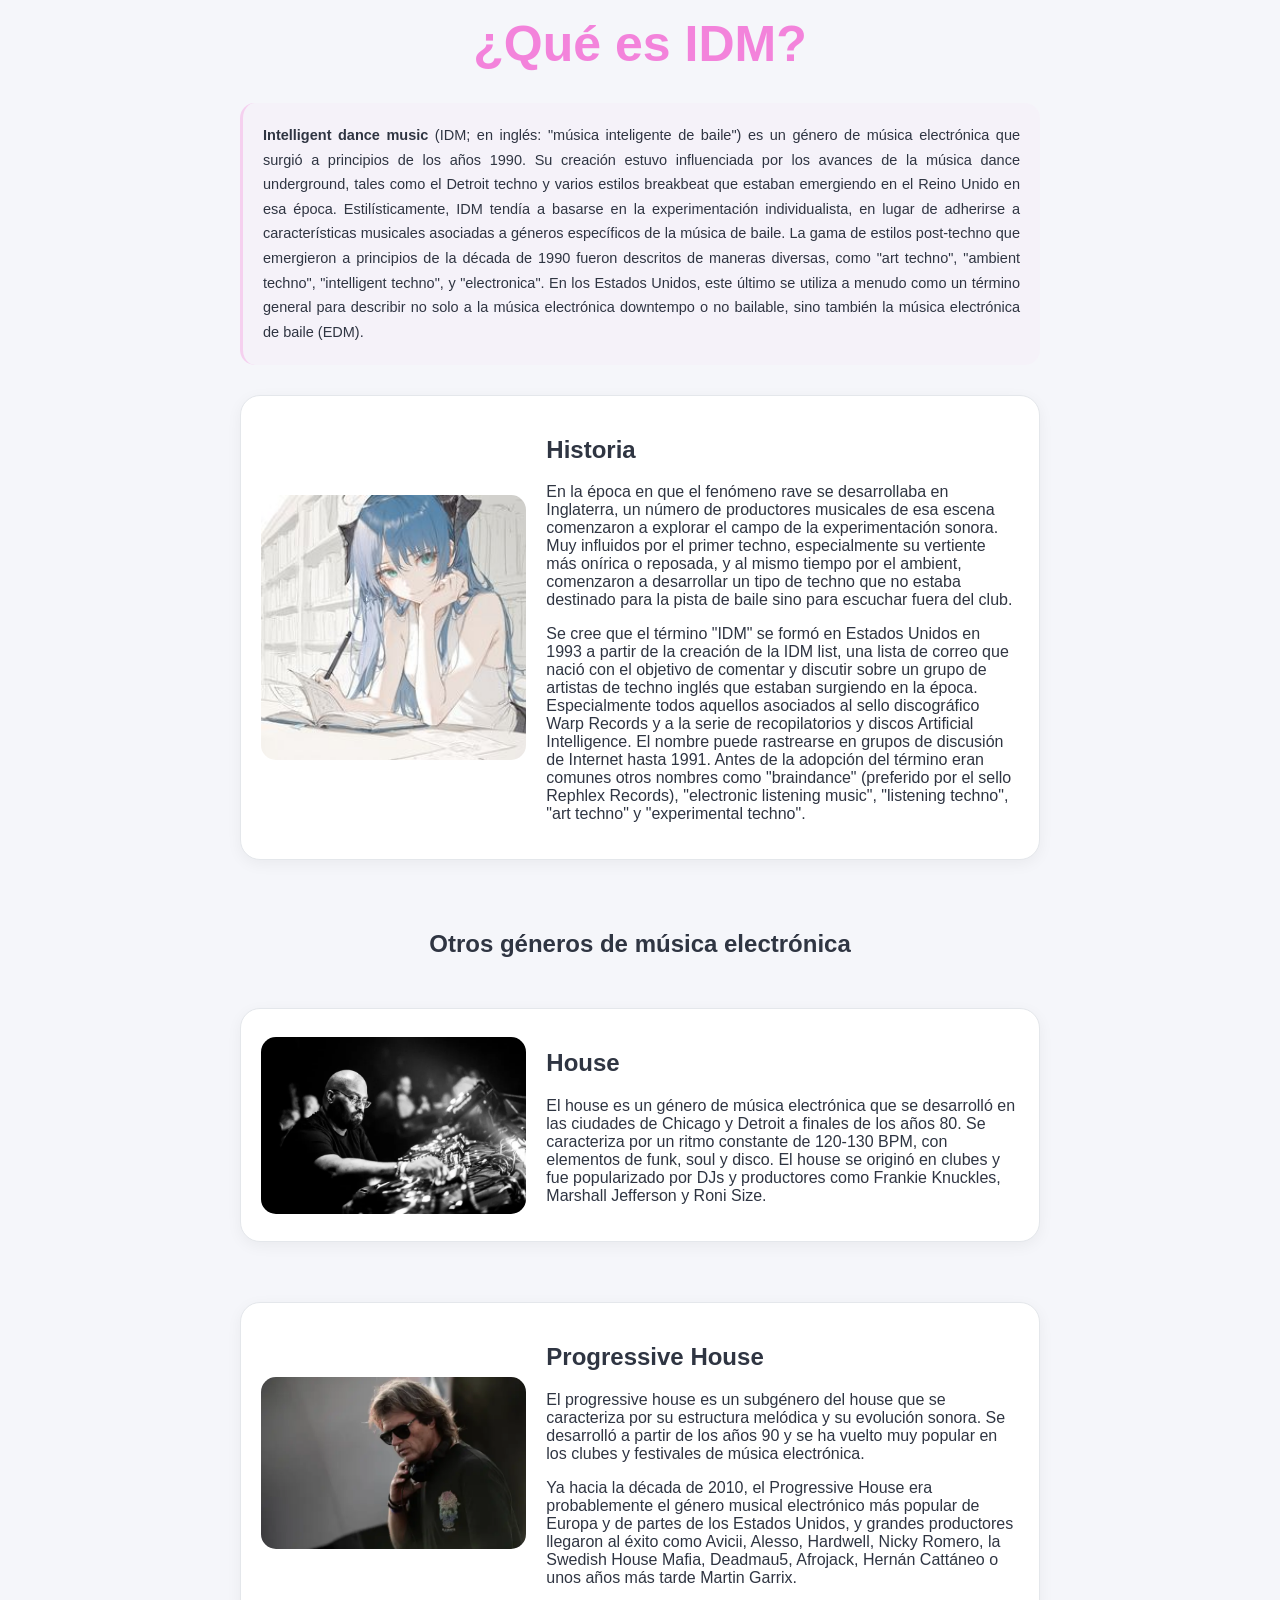
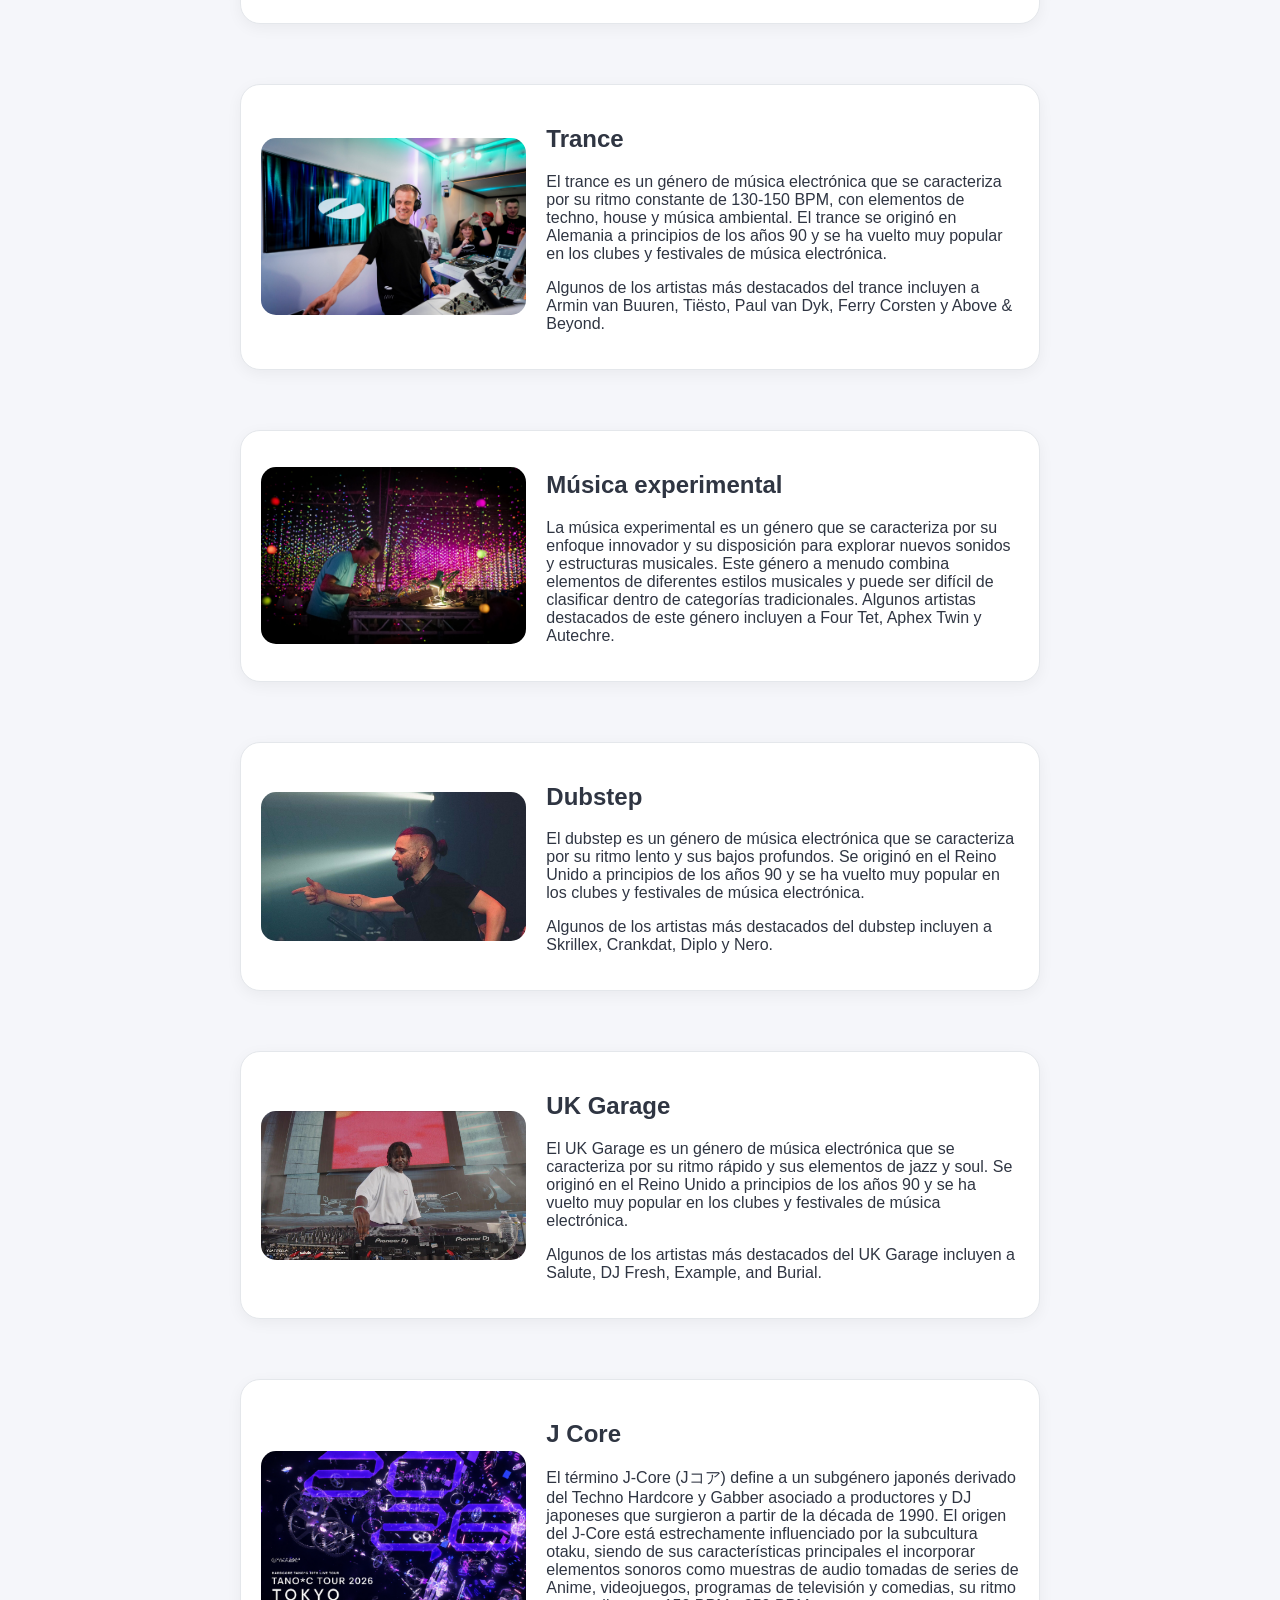
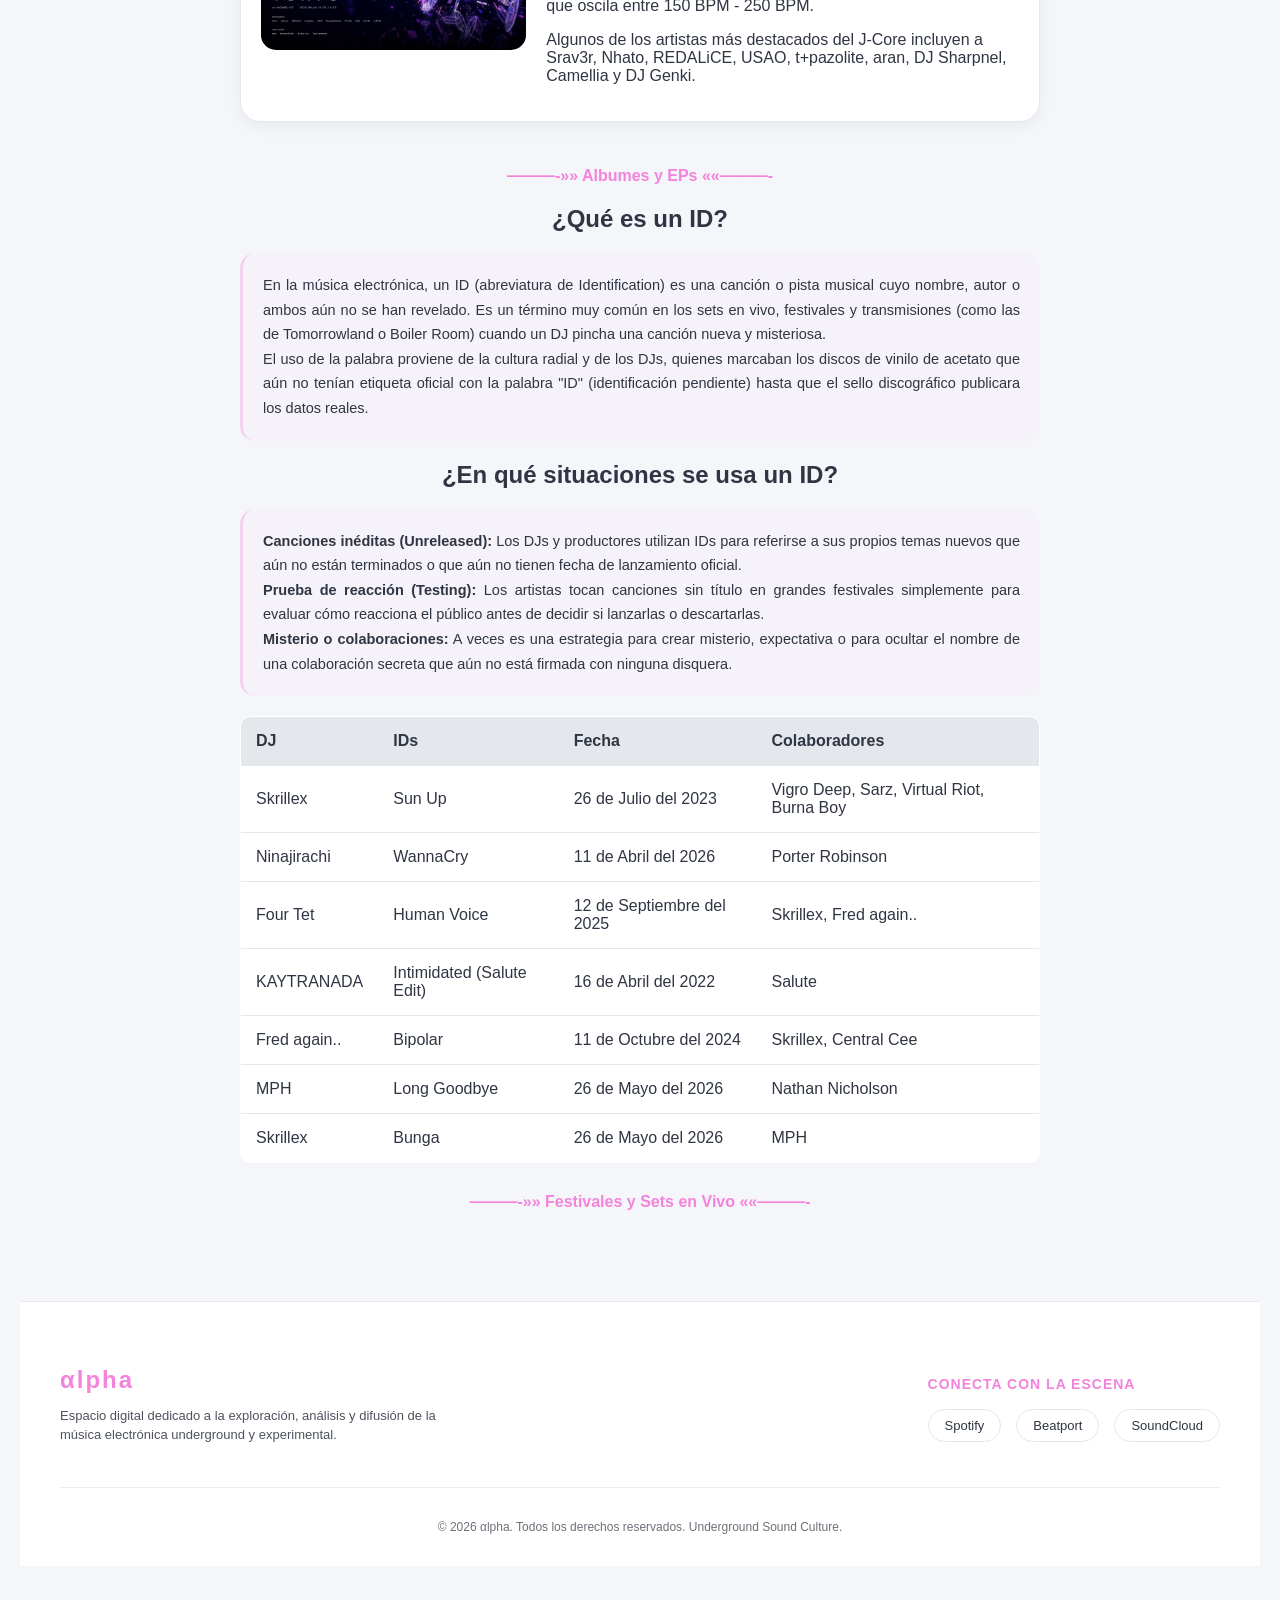
==== commit 96c1fff1: "Update index.html" ====
--- a/index.html
+++ b/index.html
@@ -259,7 +259,7 @@
     width: 48px;
     height: 48px;
     background: rgba(15, 23, 42, 0.85);
-    border: 1px solid rgba(243, 131, 219, 0.5);
+    border: 1px solid rgba(131, 215, 243, 0.5);
     border-radius: 50%;
     display: flex;
     align-items: center;
@@ -268,7 +268,7 @@
     z-index: 1000;
     backdrop-filter: blur(10px);
     -webkit-backdrop-filter: blur(10px);
-    box-shadow: 0 0 15px rgba(243, 131, 219, 0.4), inset 0 0 8px rgba(243, 131, 219, 0.2);
+    box-shadow: 0 0 15px rgba(78, 163, 216, 0.4), inset 0 0 8px rgba(243, 131, 219, 0.2);
     animation: aegisAura 3s infinite ease-in-out;
     transition: all 0.3s cubic-bezier(0.16, 1, 0.3, 1);
 }
@@ -276,16 +276,16 @@
 .aegis-portal-btn .alpha-symbol {
     font-family: 'EB Garamond', serif;
     font-size: 1.5rem;
-    color: #f383db;
-    text-shadow: 0 0 10px rgba(243, 131, 219, 0.9);
+    color: #83ccf3;
+    text-shadow: 0 0 10px rgba(131, 198, 243, 0.9);
     line-height: 1;
 }
 
 .aegis-portal-btn:hover {
     transform: scale(1.12);
-    background: rgba(243, 131, 219, 0.25);
-    border-color: rgba(243, 131, 219, 1);
-    box-shadow: 0 0 25px rgba(243, 131, 219, 0.7), inset 0 0 12px rgba(243, 131, 219, 0.4);
+    background: rgba(10, 152, 181, 0.378);
+    border-color: rgb(131, 211, 243);
+    box-shadow: 0 0 25px rgba(131, 213, 243, 0.7), inset 0 0 12px rgba(243, 131, 219, 0.4);
 }
 
 /* Animación del aura brillante */
